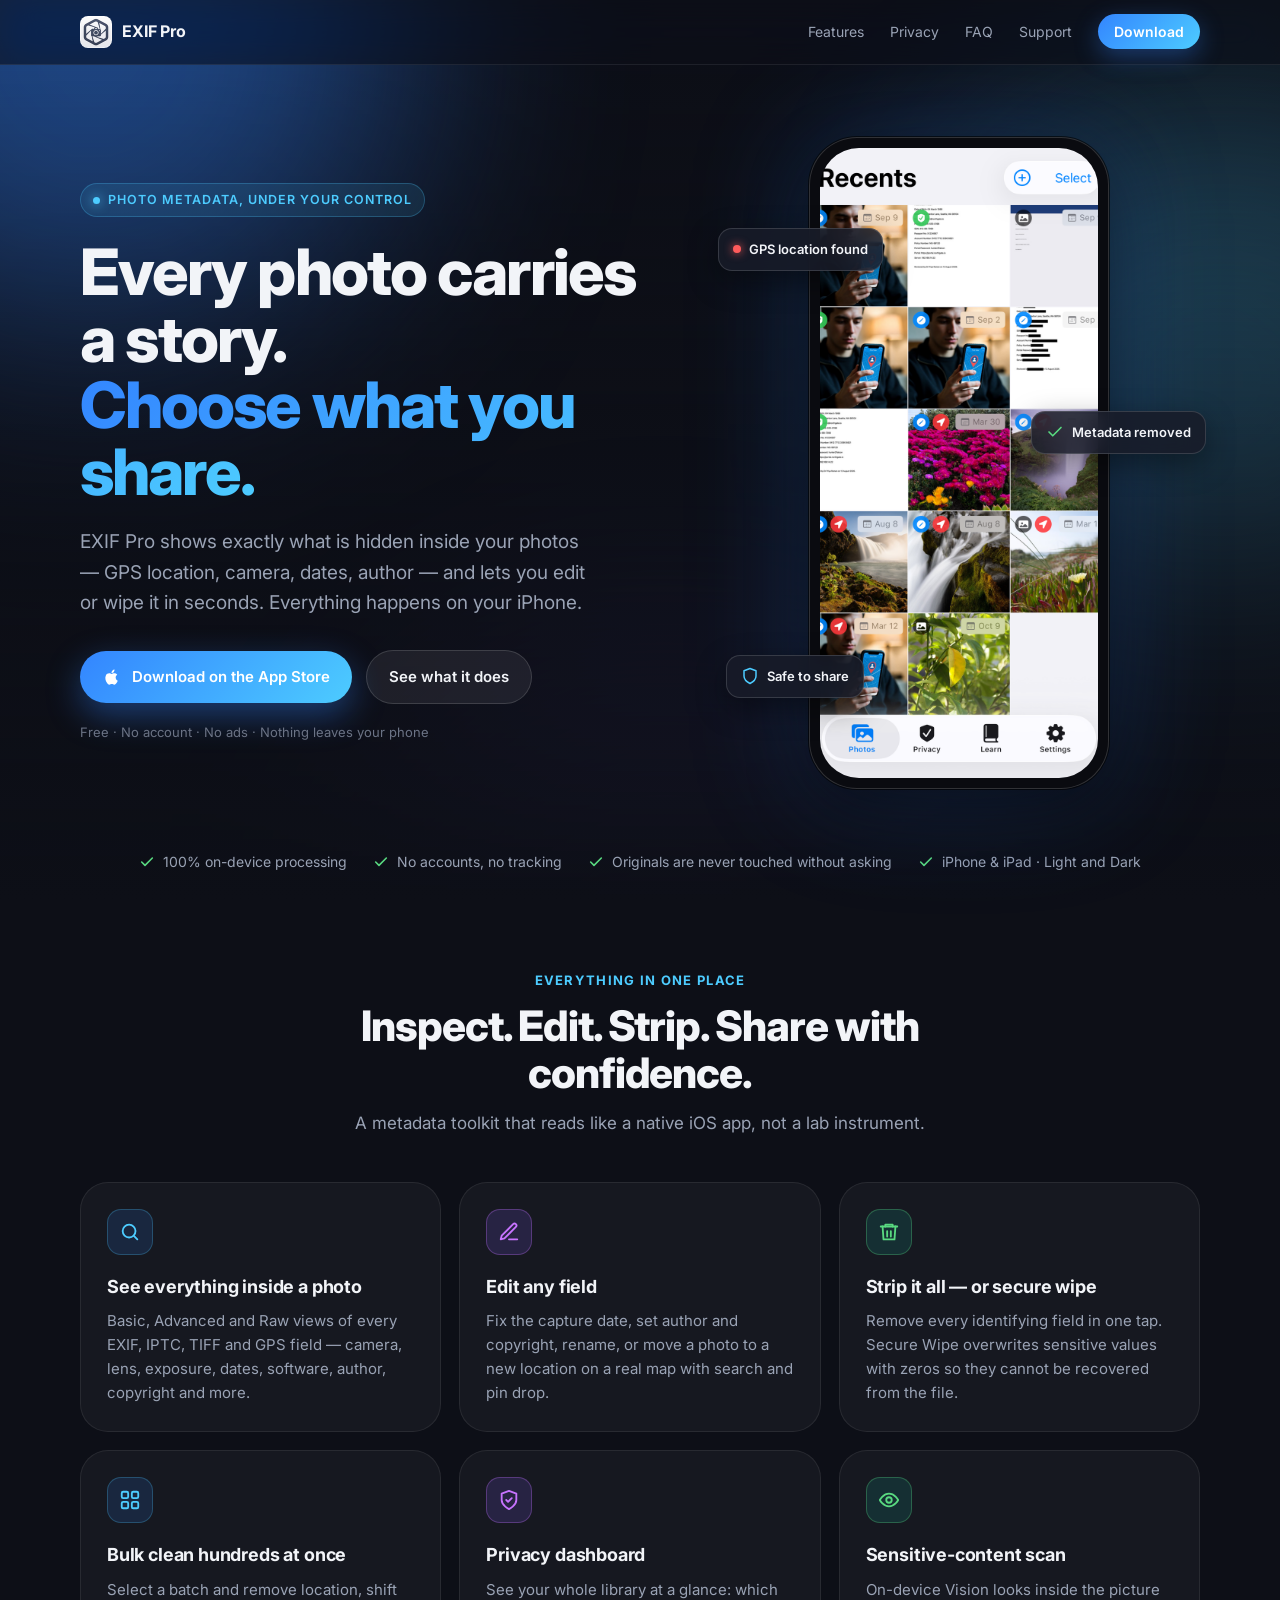
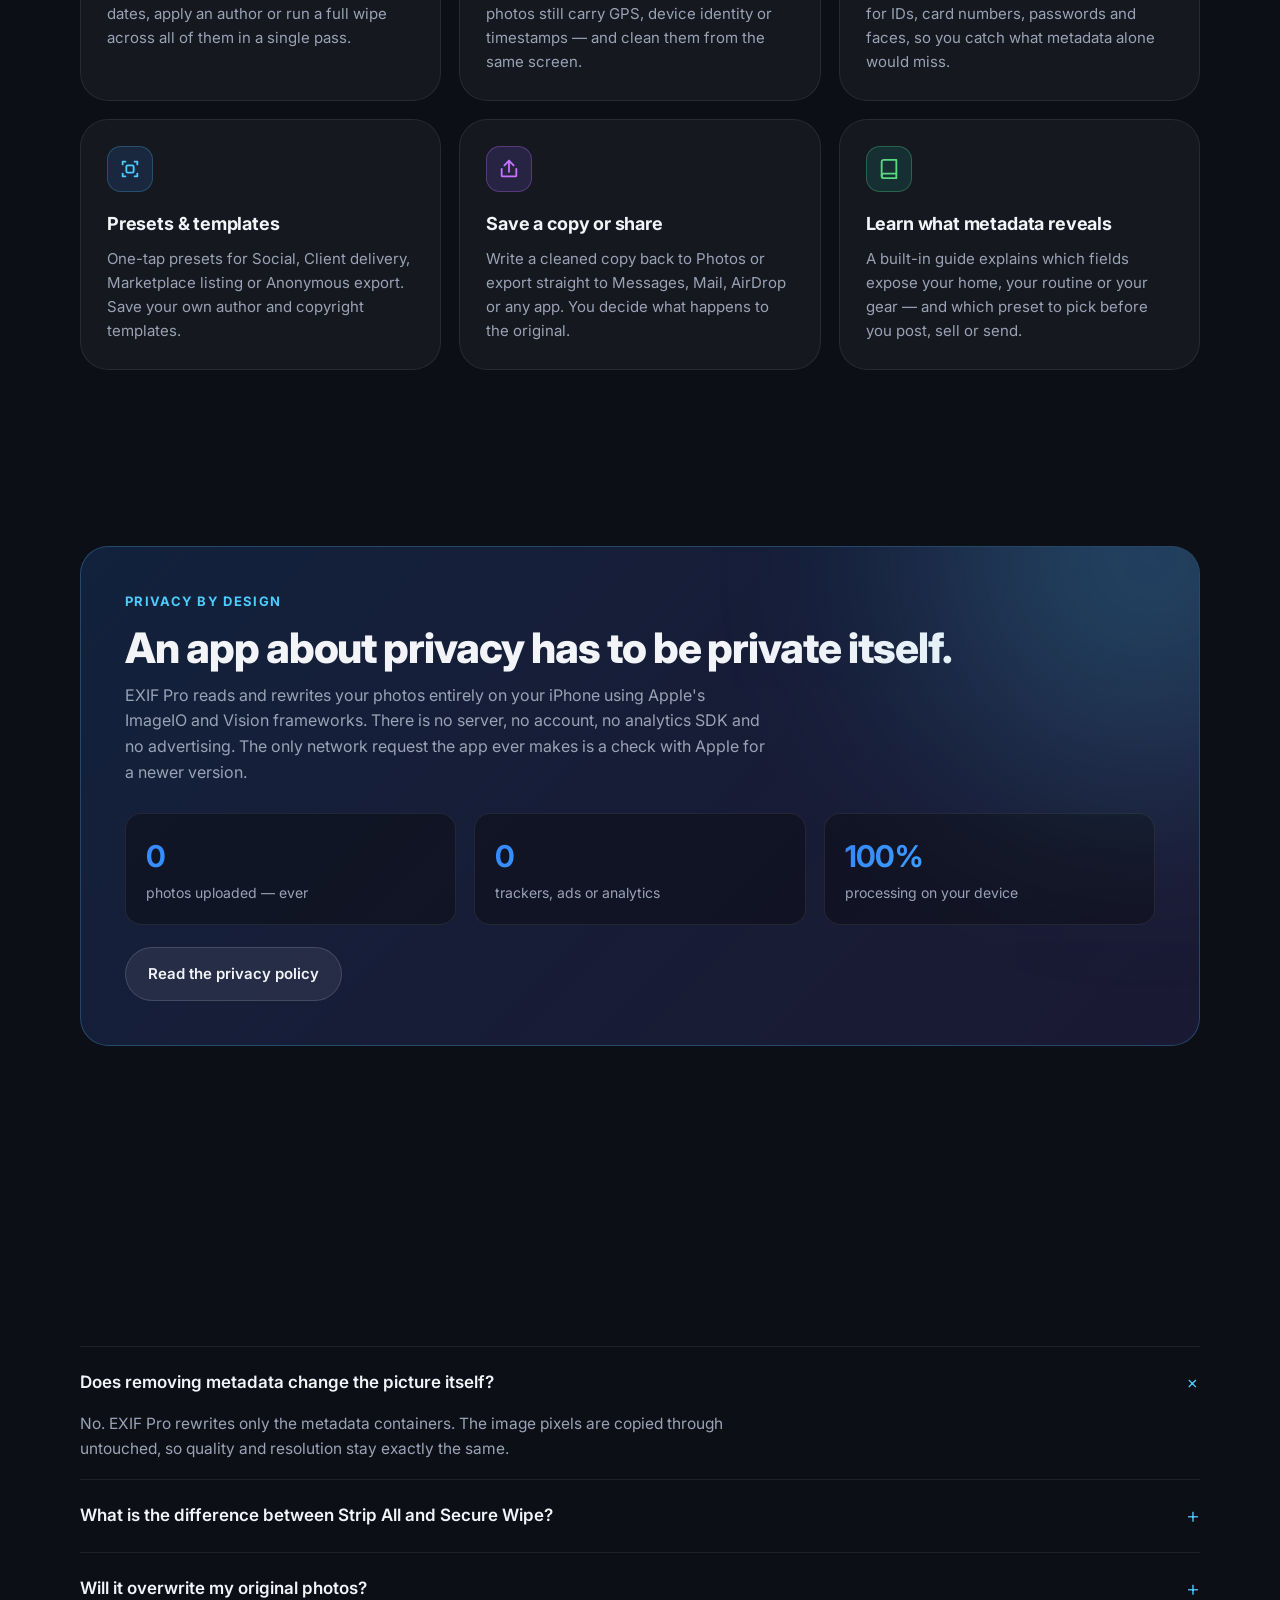
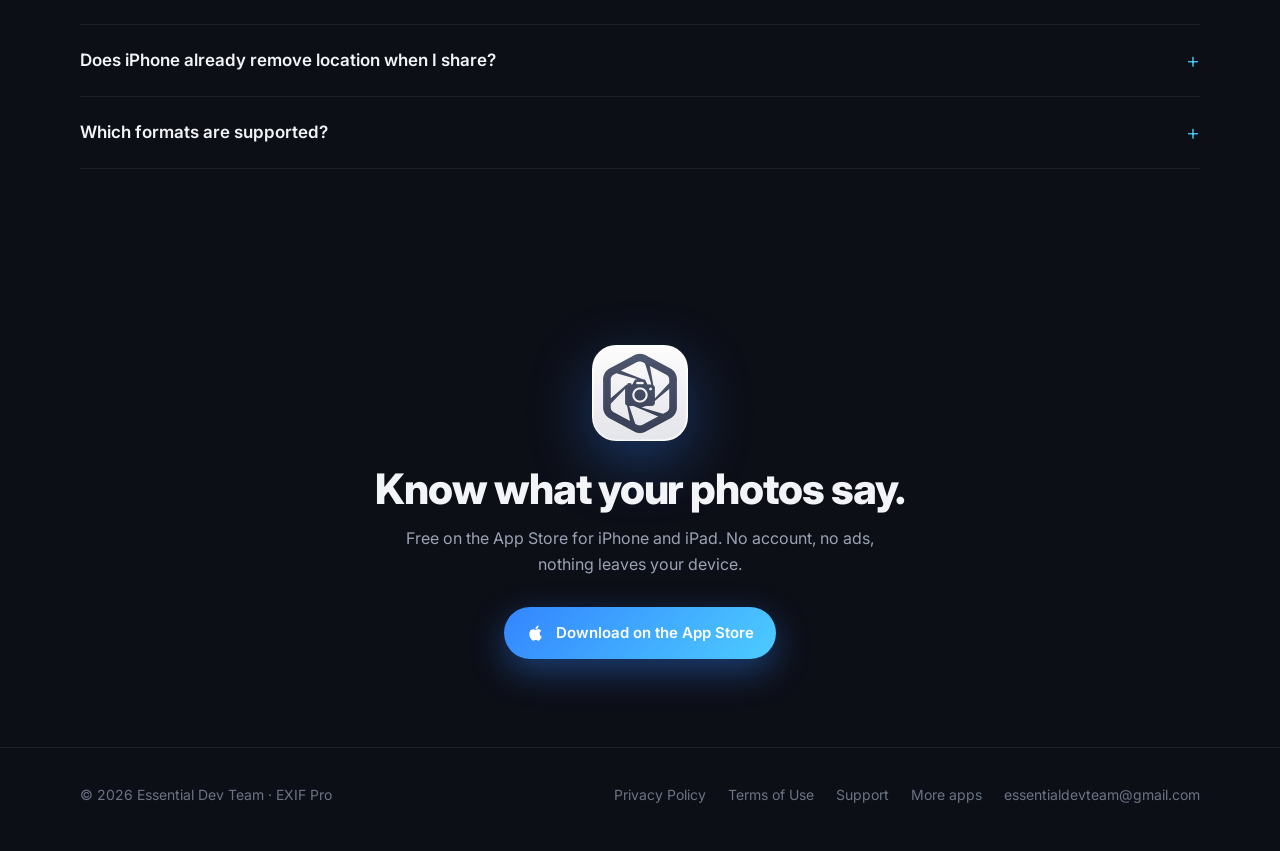
==== index.html @ 6c981240 "EXIF Pro website: landing, privacy policy, terms, support Co-Authored-By: Claude Fable 5.1 <noreply@" ====
<!DOCTYPE html>
<html lang="en">
<head>
  <meta charset="UTF-8" />
  <meta name="viewport" content="width=device-width, initial-scale=1.0" />
  <title>EXIF Pro — Photo Metadata Editor &amp; Privacy Cleaner for iPhone</title>
  <meta name="description" content="EXIF Pro lets you see, edit, and strip photo metadata on iPhone. Remove GPS location, camera details, dates and author info before you share. Bulk clean, secure wipe, and a privacy dashboard — all on your device." />
  <meta name="keywords" content="EXIF editor, remove EXIF, photo metadata, strip GPS from photos, remove location from photos iPhone, metadata cleaner, EXIF viewer" />
  <meta property="og:title" content="EXIF Pro — Photo Metadata Editor for iPhone" />
  <meta property="og:description" content="See, edit, and strip photo metadata before you share. Bulk clean, secure wipe, privacy dashboard. 100% on-device." />
  <meta property="og:type" content="website" />
  <meta property="og:url" content="https://snrgwa-bot.github.io/exifpro/" />
  <meta property="og:image" content="https://snrgwa-bot.github.io/exifpro/assets/og-image.png" />
  <meta name="twitter:card" content="summary_large_image" />
  <meta name="theme-color" content="#0d0f17" />
  <link rel="icon" type="image/png" href="assets/icon-64.png" />
  <link rel="apple-touch-icon" href="assets/icon-180.png" />
  <link rel="preconnect" href="https://fonts.googleapis.com" />
  <link rel="preconnect" href="https://fonts.gstatic.com" crossorigin />
  <link href="https://fonts.googleapis.com/css2?family=Inter:wght@400;500;600;700;800&display=swap" rel="stylesheet" />
  <link rel="stylesheet" href="style.css" />
  <script type="application/ld+json">
  {
    "@context": "https://schema.org",
    "@type": "SoftwareApplication",
    "name": "EXIF Pro",
    "operatingSystem": "iOS",
    "applicationCategory": "PhotoApplication",
    "description": "See, edit, and strip photo metadata on iPhone. Remove GPS, camera details, dates and author info before you share.",
    "offers": { "@type": "Offer", "price": "0", "priceCurrency": "USD" },
    "author": { "@type": "Organization", "name": "Essential Dev Team", "url": "https://essentialdevteam.com/" },
    "url": "https://apps.apple.com/app/id6774123180"
  }
  </script>
</head>
<body>
  <div class="aurora" aria-hidden="true"><span class="o1"></span><span class="o2"></span><span class="o3"></span></div>

  <header class="nav">
    <div class="container">
      <a class="brand" href="index.html"><img src="assets/icon-64.png" alt="" width="32" height="32" /> EXIF Pro</a>
      <button class="nav-toggle" id="navToggle" aria-label="Toggle menu" aria-expanded="false">☰</button>
      <ul class="nav-links" id="navLinks">
        <li><a href="#features">Features</a></li>
        <li><a href="#privacy">Privacy</a></li>
        <li><a href="#faq">FAQ</a></li>
        <li><a href="support.html">Support</a></li>
        <li><a class="cta" href="https://apps.apple.com/app/id6774123180">Download</a></li>
      </ul>
    </div>
  </header>

  <main>
    <!-- HERO -->
    <section class="hero">
      <div class="container">
        <div>
          <span class="eyebrow">Photo metadata, under your control</span>
          <h1>Every photo carries a story.<br /><span class="grad">Choose what you share.</span></h1>
          <p class="lead">EXIF Pro shows exactly what is hidden inside your photos — GPS location, camera, dates, author — and lets you edit or wipe it in seconds. Everything happens on your iPhone.</p>
          <div class="hero-actions">
            <a class="btn btn-primary" href="https://apps.apple.com/app/id6774123180">
              <svg viewBox="0 0 24 24" fill="currentColor" aria-hidden="true"><path d="M16.37 12.68c-.02-2.3 1.88-3.4 1.96-3.45-1.07-1.56-2.73-1.78-3.32-1.8-1.41-.14-2.76.83-3.48.83-.72 0-1.83-.81-3-.79-1.55.02-2.97.9-3.77 2.28-1.61 2.79-.41 6.92 1.16 9.18.77 1.11 1.68 2.35 2.87 2.31 1.15-.05 1.59-.75 2.98-.75s1.79.75 3.01.72c1.24-.02 2.03-1.13 2.79-2.24.88-1.29 1.24-2.53 1.26-2.6-.03-.01-2.42-.93-2.46-3.69zM14.1 5.94c.63-.77 1.06-1.84.94-2.9-.91.04-2.01.61-2.67 1.37-.58.68-1.1 1.77-.96 2.81 1.02.08 2.05-.52 2.69-1.28z"/></svg>
              Download on the App Store
            </a>
            <a class="btn btn-ghost" href="#features">See what it does</a>
          </div>
          <p class="hero-note">Free · No account · No ads · Nothing leaves your phone</p>
        </div>

        <div class="phone-wrap">
          <div class="chip c1"><span class="dot" style="background:#ff5b5b;box-shadow:0 0 10px #ff5b5b"></span> GPS location found</div>
          <div class="chip c2"><svg viewBox="0 0 24 24" fill="none" stroke="#59d980" stroke-width="2.2" stroke-linecap="round" stroke-linejoin="round"><path d="M20 6 9 17l-5-5"/></svg> Metadata removed</div>
          <div class="chip c3"><svg viewBox="0 0 24 24" fill="none" stroke="#4dccff" stroke-width="2" stroke-linecap="round" stroke-linejoin="round"><path d="M12 22s8-4 8-10V5l-8-3-8 3v7c0 6 8 10 8 10z"/></svg> Safe to share</div>
          <div class="phone"><div class="screen"><img src="assets/shots/library-light.png" alt="EXIF Pro photo library showing metadata badges on each photo" width="402" height="874" /></div></div>
        </div>
      </div>
    </section>

    <div class="trust container">
      <ul>
        <li><svg viewBox="0 0 24 24" fill="none" stroke="currentColor" stroke-width="2.4" stroke-linecap="round" stroke-linejoin="round"><path d="M20 6 9 17l-5-5"/></svg> 100% on-device processing</li>
        <li><svg viewBox="0 0 24 24" fill="none" stroke="currentColor" stroke-width="2.4" stroke-linecap="round" stroke-linejoin="round"><path d="M20 6 9 17l-5-5"/></svg> No accounts, no tracking</li>
        <li><svg viewBox="0 0 24 24" fill="none" stroke="currentColor" stroke-width="2.4" stroke-linecap="round" stroke-linejoin="round"><path d="M20 6 9 17l-5-5"/></svg> Originals are never touched without asking</li>
        <li><svg viewBox="0 0 24 24" fill="none" stroke="currentColor" stroke-width="2.4" stroke-linecap="round" stroke-linejoin="round"><path d="M20 6 9 17l-5-5"/></svg> iPhone &amp; iPad · Light and Dark</li>
      </ul>
    </div>

    <!-- FEATURES -->
    <section id="features">
      <div class="container">
        <div class="section-head center reveal">
          <div class="kicker">Everything in one place</div>
          <h2>Inspect. Edit. Strip. Share with confidence.</h2>
          <p>A metadata toolkit that reads like a native iOS app, not a lab instrument.</p>
        </div>
        <div class="grid">
          <div class="card reveal">
            <div class="icon"><svg viewBox="0 0 24 24" fill="none" stroke="currentColor" stroke-width="2" stroke-linecap="round" stroke-linejoin="round"><circle cx="11" cy="11" r="7"/><path d="m20 20-3.5-3.5"/></svg></div>
            <h3>See everything inside a photo</h3>
            <p>Basic, Advanced and Raw views of every EXIF, IPTC, TIFF and GPS field — camera, lens, exposure, dates, software, author, copyright and more.</p>
          </div>
          <div class="card violet reveal" data-delay="1">
            <div class="icon"><svg viewBox="0 0 24 24" fill="none" stroke="currentColor" stroke-width="2" stroke-linecap="round" stroke-linejoin="round"><path d="M12 20h9"/><path d="M16.5 3.5a2.1 2.1 0 0 1 3 3L7 19l-4 1 1-4Z"/></svg></div>
            <h3>Edit any field</h3>
            <p>Fix the capture date, set author and copyright, rename, or move a photo to a new location on a real map with search and pin drop.</p>
          </div>
          <div class="card teal reveal" data-delay="2">
            <div class="icon"><svg viewBox="0 0 24 24" fill="none" stroke="currentColor" stroke-width="2" stroke-linecap="round" stroke-linejoin="round"><path d="M3 6h18"/><path d="M8 6V4h8v2"/><path d="M19 6l-1 14H6L5 6"/><path d="M10 11v6M14 11v6"/></svg></div>
            <h3>Strip it all — or secure wipe</h3>
            <p>Remove every identifying field in one tap. Secure Wipe overwrites sensitive values with zeros so they cannot be recovered from the file.</p>
          </div>
          <div class="card reveal">
            <div class="icon"><svg viewBox="0 0 24 24" fill="none" stroke="currentColor" stroke-width="2" stroke-linecap="round" stroke-linejoin="round"><rect x="3" y="3" width="7" height="7" rx="1.5"/><rect x="14" y="3" width="7" height="7" rx="1.5"/><rect x="3" y="14" width="7" height="7" rx="1.5"/><rect x="14" y="14" width="7" height="7" rx="1.5"/></svg></div>
            <h3>Bulk clean hundreds at once</h3>
            <p>Select a batch and remove location, shift dates, apply an author or run a full wipe across all of them in a single pass.</p>
          </div>
          <div class="card violet reveal" data-delay="1">
            <div class="icon"><svg viewBox="0 0 24 24" fill="none" stroke="currentColor" stroke-width="2" stroke-linecap="round" stroke-linejoin="round"><path d="M12 22s8-4 8-10V5l-8-3-8 3v7c0 6 8 10 8 10z"/><path d="m9 12 2 2 4-4"/></svg></div>
            <h3>Privacy dashboard</h3>
            <p>See your whole library at a glance: which photos still carry GPS, device identity or timestamps — and clean them from the same screen.</p>
          </div>
          <div class="card teal reveal" data-delay="2">
            <div class="icon"><svg viewBox="0 0 24 24" fill="none" stroke="currentColor" stroke-width="2" stroke-linecap="round" stroke-linejoin="round"><path d="M2 12s3.5-7 10-7 10 7 10 7-3.5 7-10 7S2 12 2 12z"/><circle cx="12" cy="12" r="3"/></svg></div>
            <h3>Sensitive-content scan</h3>
            <p>On-device Vision looks inside the picture for IDs, card numbers, passwords and faces, so you catch what metadata alone would miss.</p>
          </div>
          <div class="card reveal">
            <div class="icon"><svg viewBox="0 0 24 24" fill="none" stroke="currentColor" stroke-width="2" stroke-linecap="round" stroke-linejoin="round"><path d="M4 7V4h3M17 4h3v3M20 17v3h-3M7 20H4v-3"/><rect x="8" y="8" width="8" height="8" rx="1.5"/></svg></div>
            <h3>Presets &amp; templates</h3>
            <p>One-tap presets for Social, Client delivery, Marketplace listing or Anonymous export. Save your own author and copyright templates.</p>
          </div>
          <div class="card violet reveal" data-delay="1">
            <div class="icon"><svg viewBox="0 0 24 24" fill="none" stroke="currentColor" stroke-width="2" stroke-linecap="round" stroke-linejoin="round"><path d="M4 12v7a1 1 0 0 0 1 1h14a1 1 0 0 0 1-1v-7"/><path d="M12 3v12"/><path d="m7 8 5-5 5 5"/></svg></div>
            <h3>Save a copy or share</h3>
            <p>Write a cleaned copy back to Photos or export straight to Messages, Mail, AirDrop or any app. You decide what happens to the original.</p>
          </div>
          <div class="card teal reveal" data-delay="2">
            <div class="icon"><svg viewBox="0 0 24 24" fill="none" stroke="currentColor" stroke-width="2" stroke-linecap="round" stroke-linejoin="round"><path d="M4 19.5A2.5 2.5 0 0 1 6.5 17H20"/><path d="M6.5 2H20v20H6.5A2.5 2.5 0 0 1 4 19.5v-15A2.5 2.5 0 0 1 6.5 2z"/></svg></div>
            <h3>Learn what metadata reveals</h3>
            <p>A built-in guide explains which fields expose your home, your routine or your gear — and which preset to pick before you post, sell or send.</p>
          </div>
        </div>
      </div>
    </section>


    <!-- PRIVACY -->
    <section id="privacy">
      <div class="container">
        <div class="callout reveal">
          <div class="kicker">Privacy by design</div>
          <h2>An app about privacy has to be private itself.</h2>
          <p style="color:var(--muted);margin-top:12px;max-width:640px">EXIF Pro reads and rewrites your photos entirely on your iPhone using Apple's ImageIO and Vision frameworks. There is no server, no account, no analytics SDK and no advertising. The only network request the app ever makes is a check with Apple for a newer version.</p>
          <div class="grid">
            <div class="stat"><b>0</b><span>photos uploaded — ever</span></div>
            <div class="stat"><b>0</b><span>trackers, ads or analytics</span></div>
            <div class="stat"><b>100%</b><span>processing on your device</span></div>
          </div>
          <p style="margin-top:22px"><a class="btn btn-ghost" href="privacy.html">Read the privacy policy</a></p>
        </div>
      </div>
    </section>

    <!-- FAQ -->
    <section id="faq">
      <div class="container">
        <div class="section-head reveal">
          <div class="kicker">FAQ</div>
          <h2>Good questions.</h2>
        </div>
        <div class="faq reveal">
          <details open>
            <summary>Does removing metadata change the picture itself?</summary>
            <p>No. EXIF Pro rewrites only the metadata containers. The image pixels are copied through untouched, so quality and resolution stay exactly the same.</p>
          </details>
          <details>
            <summary>What is the difference between Strip All and Secure Wipe?</summary>
            <p>Strip All removes the metadata blocks from the file. Secure Wipe first overwrites sensitive values (location, identity, dates) with zeros and then removes them, for cases where you want no trace of the original values.</p>
          </details>
          <details>
            <summary>Will it overwrite my original photos?</summary>
            <p>Not unless you ask. Save Copy writes a new photo to your library, and the app asks whether to keep or delete the original. You can set a default in Settings.</p>
          </details>
          <details>
            <summary>Does iPhone already remove location when I share?</summary>
            <p>Sometimes. Messages and some share targets strip GPS, but many apps, cloud drives, email attachments and marketplace uploads keep the full metadata. EXIF Pro lets you see and decide, instead of guessing.</p>
          </details>
          <details>
            <summary>Which formats are supported?</summary>
            <p>JPEG, HEIC and PNG photos from your library or imported files. RAW and video files can be inspected, and metadata editing support depends on the container.</p>
          </details>
        </div>
      </div>
    </section>

    <!-- DOWNLOAD -->
    <section class="download" id="download">
      <div class="container reveal">
        <img class="icon-big" src="assets/icon-192.png" alt="EXIF Pro app icon" width="96" height="96" loading="lazy" />
        <h2>Know what your photos say.</h2>
        <p>Free on the App Store for iPhone and iPad. No account, no ads, nothing leaves your device.</p>
        <a class="btn btn-primary" href="https://apps.apple.com/app/id6774123180">
          <svg viewBox="0 0 24 24" fill="currentColor" aria-hidden="true"><path d="M16.37 12.68c-.02-2.3 1.88-3.4 1.96-3.45-1.07-1.56-2.73-1.78-3.32-1.8-1.41-.14-2.76.83-3.48.83-.72 0-1.83-.81-3-.79-1.55.02-2.97.9-3.77 2.28-1.61 2.79-.41 6.92 1.16 9.18.77 1.11 1.68 2.35 2.87 2.31 1.15-.05 1.59-.75 2.98-.75s1.79.75 3.01.72c1.24-.02 2.03-1.13 2.79-2.24.88-1.29 1.24-2.53 1.26-2.6-.03-.01-2.42-.93-2.46-3.69zM14.1 5.94c.63-.77 1.06-1.84.94-2.9-.91.04-2.01.61-2.67 1.37-.58.68-1.1 1.77-.96 2.81 1.02.08 2.05-.52 2.69-1.28z"/></svg>
          Download on the App Store
        </a>
      </div>
    </section>
  </main>

  <footer>
    <div class="container">
      <div>© <span id="year"></span> Essential Dev Team · EXIF Pro</div>
      <nav>
        <a href="privacy.html">Privacy Policy</a>
        <a href="terms.html">Terms of Use</a>
        <a href="support.html">Support</a>
        <a href="https://apps.apple.com/us/developer/dumitru-bumbu/id1868107712">More apps</a>
        <a href="mailto:essentialdevteam@gmail.com">essentialdevteam@gmail.com</a>
      </nav>
    </div>
  </footer>

  <script>
    document.getElementById('year').textContent = new Date().getFullYear();

    // Mobile nav
    const toggle = document.getElementById('navToggle'), links = document.getElementById('navLinks');
    toggle.addEventListener('click', () => {
      const open = links.classList.toggle('open');
      toggle.setAttribute('aria-expanded', open);
    });
    links.querySelectorAll('a').forEach(a => a.addEventListener('click', () => links.classList.remove('open')));

    // Reveal on scroll
    const io = new IntersectionObserver((entries) => {
      entries.forEach(e => { if (e.isIntersecting) { e.target.classList.add('in'); io.unobserve(e.target); } });
    }, { threshold: 0.12 });
    document.querySelectorAll('.reveal').forEach(el => io.observe(el));

    // Card hover glow follows the pointer
    document.querySelectorAll('.card').forEach(card => {
      card.addEventListener('pointermove', (e) => {
        const r = card.getBoundingClientRect();
        card.style.setProperty('--mx', ((e.clientX - r.left) / r.width * 100) + '%');
        card.style.setProperty('--my', ((e.clientY - r.top) / r.height * 100) + '%');
      });
    });

  </script>
</body>
</html>
---- style.css ----
/* EXIF Pro — site styles (Dark Aurora Glow, matches the app's onboarding) */
*, *::before, *::after { box-sizing: border-box; margin: 0; padding: 0; }

:root {
  --ink:        #0d0f17;
  --ink-2:      #12151f;
  --ink-3:      #181c28;
  --line:       rgba(255,255,255,.08);
  --line-2:     rgba(255,255,255,.14);
  --text:       #f2f4f8;
  --muted:      #9aa3b5;
  --faint:      #6b7385;
  --blue:       #3385ff;
  --cyan:       #4dccff;
  --violet:     #8061ff;
  --orchid:     #c773ff;
  --teal:       #1abda8;
  --green:      #59d980;
  --accent:     linear-gradient(135deg, var(--blue), var(--cyan));
  --radius:     16px;
  --radius-lg:  28px;
  --shadow:     0 20px 60px rgba(0,0,0,.45);
  --max:        1120px;
  --ease:       cubic-bezier(.2,.7,.2,1);
}

html { scroll-behavior: smooth; -webkit-text-size-adjust: 100%; }
body {
  font-family: 'Inter', -apple-system, BlinkMacSystemFont, 'SF Pro Text', system-ui, sans-serif;
  background: var(--ink);
  color: var(--text);
  line-height: 1.6;
  -webkit-font-smoothing: antialiased;
  overflow-x: hidden;
}
a { color: inherit; text-decoration: none; }
img, video { max-width: 100%; display: block; }
.container { width: min(var(--max), 100% - 40px); margin-inline: auto; }
.sr-only { position: absolute; width: 1px; height: 1px; overflow: hidden; clip: rect(0 0 0 0); }

/* ─── Aurora background ───────────────────────────────────────────── */
.aurora {
  position: fixed; inset: 0; z-index: -1; overflow: hidden; background: var(--ink);
}
.aurora span {
  position: absolute; border-radius: 50%; filter: blur(120px); opacity: .5;
  will-change: transform;
  animation: drift 26s var(--ease) infinite alternate;
}
.aurora .o1 { width: 620px; height: 620px; background: var(--blue);   left: -220px; top: -260px; }
.aurora .o2 { width: 520px; height: 520px; background: var(--cyan);   right: -200px; top: 120px; opacity: .38; animation-duration: 31s; animation-delay: -8s; }
.aurora .o3 { width: 560px; height: 560px; background: var(--violet); left: 30%; bottom: -320px; opacity: .3; animation-duration: 37s; animation-delay: -15s; }
.aurora::after {
  content: ""; position: absolute; inset: 0;
  background: linear-gradient(180deg, transparent 0%, rgba(13,15,23,.75) 70%, var(--ink) 100%);
}
@keyframes drift {
  0%   { transform: translate(0,0) scale(1); }
  50%  { transform: translate(60px,-40px) scale(1.06); }
  100% { transform: translate(-40px,50px) scale(.96); }
}

/* ─── Nav ─────────────────────────────────────────────────────────── */
.nav {
  position: sticky; top: 0; z-index: 50;
  backdrop-filter: saturate(160%) blur(18px); -webkit-backdrop-filter: saturate(160%) blur(18px);
  background: rgba(13,15,23,.62); border-bottom: 1px solid var(--line);
}
.nav .container { display: flex; align-items: center; justify-content: space-between; height: 64px; }
.brand { display: flex; align-items: center; gap: 10px; font-weight: 700; letter-spacing: -.01em; }
.brand img { width: 32px; height: 32px; border-radius: 8px; }
.nav-links { display: flex; align-items: center; gap: 26px; list-style: none; }
.nav-links a { font-size: 14px; color: var(--muted); transition: color .2s; }
.nav-links a:hover, .nav-links a.active { color: var(--text); }
.nav-links .cta {
  color: #fff; background: var(--accent); padding: 9px 16px; border-radius: 999px; font-weight: 600;
  box-shadow: 0 8px 24px rgba(51,133,255,.35);
}
.nav-toggle { display: none; background: none; border: 0; color: var(--text); font-size: 26px; cursor: pointer; }
@media (max-width: 760px) {
  .nav-toggle { display: block; }
  .nav-links {
    position: absolute; top: 64px; left: 0; right: 0; flex-direction: column; align-items: stretch; gap: 0;
    background: rgba(13,15,23,.96); border-bottom: 1px solid var(--line); display: none;
  }
  .nav-links.open { display: flex; }
  .nav-links li a { display: block; padding: 16px 20px; }
  .nav-links .cta { border-radius: 0; box-shadow: none; }
}

/* ─── Buttons ─────────────────────────────────────────────────────── */
.btn {
  display: inline-flex; align-items: center; gap: 10px; padding: 14px 22px; border-radius: 999px;
  font-weight: 600; font-size: 15px; transition: transform .2s var(--ease), box-shadow .2s;
}
.btn:active { transform: scale(.97); }
.btn-primary { color: #fff; background: var(--accent); box-shadow: 0 12px 34px rgba(51,133,255,.4); }
.btn-primary:hover { box-shadow: 0 16px 44px rgba(77,204,255,.5); transform: translateY(-1px); }
.btn-ghost { color: var(--text); background: rgba(255,255,255,.07); border: 1px solid var(--line-2); }
.btn-ghost:hover { background: rgba(255,255,255,.11); }
.btn svg { width: 20px; height: 20px; }

/* ─── Hero ────────────────────────────────────────────────────────── */
.hero { padding: 72px 0 40px; }
.hero .container { display: grid; grid-template-columns: 1.1fr .9fr; gap: 48px; align-items: center; }
.eyebrow {
  display: inline-flex; align-items: center; gap: 8px; font-size: 12.5px; font-weight: 600; letter-spacing: .08em;
  text-transform: uppercase; color: var(--cyan); background: rgba(77,204,255,.1); border: 1px solid rgba(77,204,255,.25);
  padding: 6px 12px; border-radius: 999px; margin-bottom: 22px;
}
.eyebrow::before { content: ""; width: 7px; height: 7px; border-radius: 50%; background: var(--cyan); box-shadow: 0 0 12px var(--cyan); }
h1 { font-size: clamp(38px, 5.6vw, 64px); line-height: 1.04; letter-spacing: -.03em; font-weight: 800; }
h1 .grad { background: var(--accent); -webkit-background-clip: text; background-clip: text; color: transparent; }
.lead { font-size: 19px; color: var(--muted); margin: 22px 0 32px; max-width: 520px; }
.hero-actions { display: flex; gap: 14px; flex-wrap: wrap; align-items: center; }
.hero-note { margin-top: 18px; font-size: 13px; color: var(--faint); }

.phone-wrap { position: relative; display: flex; justify-content: center; }
.phone {
  width: 300px; aspect-ratio: 402 / 874; border-radius: 48px; padding: 10px;
  background: #0a0b10; border: 1px solid rgba(255,255,255,.16);
  box-shadow: var(--shadow), 0 0 0 1px rgba(0,0,0,.6), 0 0 120px rgba(51,133,255,.28);
  position: relative; z-index: 2;
  animation: float 7s ease-in-out infinite;
}
.phone .screen { width: 100%; height: 100%; border-radius: 39px; overflow: hidden; background: #000; }
.phone .screen img, .phone .screen video { width: 100%; height: 100%; object-fit: cover; }
@keyframes float { 0%,100% { transform: translateY(0) } 50% { transform: translateY(-12px) } }

.chip {
  position: absolute; z-index: 3; display: flex; align-items: center; gap: 8px;
  padding: 10px 14px; border-radius: 14px; font-size: 13px; font-weight: 600;
  background: rgba(24,28,40,.85); border: 1px solid var(--line-2);
  backdrop-filter: blur(12px); -webkit-backdrop-filter: blur(12px);
  box-shadow: 0 10px 30px rgba(0,0,0,.4);
  animation: chip-in .9s var(--ease) both, float 6s ease-in-out infinite;
}
.chip svg { width: 18px; height: 18px; }
.chip.c1 { left: 0; top: 14%;  animation-delay: .3s, .5s; }
.chip.c2 { right: -6px; top: 42%; animation-delay: .55s, 1.6s; }
.chip.c3 { left: 8px; bottom: 14%; animation-delay: .8s, 2.4s; }
.chip .dot { width: 8px; height: 8px; border-radius: 50%; }
@keyframes chip-in { from { opacity: 0; transform: translateY(14px) scale(.96) } to { opacity: 1; transform: none } }
@media (max-width: 880px) {
  .hero .container { grid-template-columns: 1fr; text-align: center; }
  .lead { margin-inline: auto; }
  .hero-actions { justify-content: center; }
  .chip.c1 { left: 4%; } .chip.c2 { right: 4%; } .chip.c3 { left: 6%; }
  .phone { width: 260px; }
}

/* ─── Trust strip ─────────────────────────────────────────────────── */
.trust { padding: 22px 0 8px; }
.trust ul { list-style: none; display: flex; flex-wrap: wrap; justify-content: center; gap: 10px 26px; color: var(--muted); font-size: 14px; }
.trust li { display: flex; align-items: center; gap: 8px; }
.trust svg { width: 16px; height: 16px; color: var(--green); }

/* ─── Sections ────────────────────────────────────────────────────── */
section { padding: 88px 0; }
.section-head { max-width: 640px; margin-bottom: 44px; }
.section-head.center { text-align: center; margin-inline: auto; }
.kicker { font-size: 13px; font-weight: 700; letter-spacing: .1em; text-transform: uppercase; color: var(--cyan); margin-bottom: 12px; }
h2 { font-size: clamp(28px, 3.8vw, 42px); letter-spacing: -.025em; line-height: 1.12; font-weight: 800; }
.section-head p { color: var(--muted); font-size: 17px; margin-top: 14px; }

.grid { display: grid; gap: 18px; grid-template-columns: repeat(3, 1fr); }
@media (max-width: 900px) { .grid { grid-template-columns: repeat(2, 1fr); } }
@media (max-width: 560px) { .grid { grid-template-columns: 1fr; } }

.card {
  background: rgba(255,255,255,.04); border: 1px solid var(--line); border-radius: var(--radius-lg);
  padding: 26px; transition: transform .35s var(--ease), border-color .3s, background .3s;
  position: relative; overflow: hidden;
}
.card::before {
  content: ""; position: absolute; inset: -1px; border-radius: inherit; pointer-events: none; opacity: 0;
  background: radial-gradient(360px 200px at var(--mx, 50%) var(--my, 0%), rgba(77,204,255,.16), transparent 70%);
  transition: opacity .3s;
}
.card:hover { transform: translateY(-4px); border-color: var(--line-2); background: rgba(255,255,255,.06); }
.card:hover::before { opacity: 1; }
.card .icon {
  width: 46px; height: 46px; border-radius: 14px; display: grid; place-items: center; margin-bottom: 18px;
  background: rgba(51,133,255,.14); color: var(--cyan); border: 1px solid rgba(77,204,255,.25);
}
.card .icon svg { width: 22px; height: 22px; }
.card.violet .icon { background: rgba(128,97,255,.16); color: var(--orchid); border-color: rgba(199,115,255,.3); }
.card.teal .icon   { background: rgba(26,189,168,.14); color: var(--green);  border-color: rgba(89,217,128,.3); }
.card h3 { font-size: 18px; margin-bottom: 8px; letter-spacing: -.01em; }
.card p { color: var(--muted); font-size: 15px; }

/* ─── Showcase (text + phone) ─────────────────────────────────────── */
.showcase .container { display: grid; grid-template-columns: 1fr 1fr; gap: 56px; align-items: center; }
.showcase.flip .container > :first-child { order: 2; }
.showcase ul { list-style: none; margin-top: 22px; display: grid; gap: 12px; }
.showcase li { display: flex; gap: 12px; color: var(--muted); font-size: 15.5px; }
.showcase li svg { flex: none; width: 20px; height: 20px; color: var(--cyan); margin-top: 2px; }
.showcase li b { color: var(--text); font-weight: 600; }
.showcase .phone { width: 280px; animation: none; margin-inline: auto; }
@media (max-width: 860px) {
  .showcase .container { grid-template-columns: 1fr; gap: 36px; }
  .showcase.flip .container > :first-child { order: 0; }
}

/* ─── Gallery ─────────────────────────────────────────────────────── */
.toggle {
  display: inline-flex; padding: 4px; border-radius: 999px; background: rgba(255,255,255,.06); border: 1px solid var(--line);
  margin: 0 auto 30px; position: relative;
}
.toggle button {
  background: none; border: 0; color: var(--muted); font: inherit; font-weight: 600; font-size: 14px;
  padding: 9px 18px; border-radius: 999px; cursor: pointer; transition: color .2s, background .2s;
}
.toggle button[aria-pressed="true"] { color: var(--text); background: rgba(255,255,255,.12); }
.gallery {
  display: flex; gap: 22px; overflow-x: auto; scroll-snap-type: x mandatory; padding: 10px 6px 26px;
  scrollbar-width: none;
}
.gallery::-webkit-scrollbar { display: none; }
.gallery figure { flex: none; width: 230px; scroll-snap-align: center; text-align: center; }
.gallery .shot {
  border-radius: 34px; padding: 7px; background: #0a0b10; border: 1px solid rgba(255,255,255,.14);
  box-shadow: 0 18px 44px rgba(0,0,0,.45); overflow: hidden;
}
.gallery .shot img { border-radius: 28px; aspect-ratio: 402 / 874; object-fit: cover; }
.gallery figcaption { margin-top: 14px; font-size: 14px; color: var(--muted); font-weight: 500; }
.gallery img[data-theme] { transition: opacity .25s; }

/* ─── Privacy callout ─────────────────────────────────────────────── */
.callout {
  border-radius: var(--radius-lg); padding: 44px; position: relative; overflow: hidden;
  background: linear-gradient(135deg, rgba(51,133,255,.16), rgba(128,97,255,.12));
  border: 1px solid rgba(77,204,255,.25);
}
.callout::after {
  content: ""; position: absolute; width: 420px; height: 420px; right: -160px; top: -200px; border-radius: 50%;
  background: var(--cyan); filter: blur(120px); opacity: .25; pointer-events: none;
}
.callout .grid { margin-top: 28px; }
.stat { padding: 18px 20px; border-radius: var(--radius); background: rgba(13,15,23,.55); border: 1px solid var(--line); }
.stat b { display: block; font-size: 30px; letter-spacing: -.02em; background: var(--accent); -webkit-background-clip: text; background-clip: text; color: transparent; }
.stat span { color: var(--muted); font-size: 14px; }

/* ─── FAQ ─────────────────────────────────────────────────────────── */
.faq details {
  border-top: 1px solid var(--line); padding: 18px 0;
}
.faq details:last-child { border-bottom: 1px solid var(--line); }
.faq summary { cursor: pointer; font-weight: 600; font-size: 17px; list-style: none; display: flex; justify-content: space-between; align-items: center; gap: 16px; }
.faq summary::-webkit-details-marker { display: none; }
.faq summary::after { content: "+"; color: var(--cyan); font-size: 22px; font-weight: 300; transition: transform .25s; }
.faq details[open] summary::after { transform: rotate(45deg); }
.faq p { color: var(--muted); margin-top: 12px; font-size: 15.5px; max-width: 720px; }

/* ─── Download CTA ────────────────────────────────────────────────── */
.download { text-align: center; }
.download .icon-big { width: 96px; height: 96px; border-radius: 24px; margin: 0 auto 24px; box-shadow: 0 20px 60px rgba(51,133,255,.35); }
.download p { color: var(--muted); max-width: 520px; margin: 14px auto 30px; }

/* ─── Footer ──────────────────────────────────────────────────────── */
footer { border-top: 1px solid var(--line); padding: 36px 0 44px; color: var(--faint); font-size: 14px; }
footer .container { display: flex; flex-wrap: wrap; gap: 16px 28px; align-items: center; justify-content: space-between; }
footer nav { display: flex; gap: 22px; flex-wrap: wrap; }
footer a:hover { color: var(--text); }

/* ─── Legal pages ─────────────────────────────────────────────────── */
.page { padding: 64px 0 96px; }
.page .container { max-width: 780px; }
.page h1 { font-size: clamp(32px, 4.6vw, 48px); }
.page .meta { color: var(--faint); font-size: 14px; margin: 10px 0 40px; }
.page h2 { font-size: 22px; margin: 42px 0 12px; }
.page h3 { font-size: 17px; margin: 24px 0 8px; }
.page p, .page li { color: var(--muted); font-size: 16px; }
.page ul { padding-left: 22px; margin: 10px 0; display: grid; gap: 6px; }
.page a:not(.btn) { color: var(--cyan); }
.page a:not(.btn):hover { text-decoration: underline; }
.page .box { margin-top: 20px; padding: 22px; border-radius: var(--radius); background: rgba(255,255,255,.04); border: 1px solid var(--line); }
.page table { width: 100%; border-collapse: collapse; margin: 14px 0 6px; font-size: 15px; }
.page th, .page td { text-align: left; padding: 12px 10px; border-bottom: 1px solid var(--line); color: var(--muted); vertical-align: top; }
.page th { color: var(--text); font-weight: 600; }
.page .table-wrap { overflow-x: auto; }

/* ─── Support cards ───────────────────────────────────────────────── */
.support-grid { display: grid; grid-template-columns: repeat(3, 1fr); gap: 16px; margin: 30px 0 10px; }
.support-grid a.card { display: block; }
.support-grid .card h3 { font-size: 16px; }
@media (max-width: 720px) { .support-grid { grid-template-columns: 1fr; } }

/* ─── Reveal on scroll ────────────────────────────────────────────── */
.reveal { opacity: 0; transform: translateY(22px); transition: opacity .7s var(--ease), transform .7s var(--ease); }
.reveal.in { opacity: 1; transform: none; }
.reveal[data-delay="1"] { transition-delay: .08s; }
.reveal[data-delay="2"] { transition-delay: .16s; }
.reveal[data-delay="3"] { transition-delay: .24s; }

@media (prefers-reduced-motion: reduce) {
  *, *::before, *::after { animation-duration: .001ms !important; animation-iteration-count: 1 !important; transition-duration: .001ms !important; }
  .reveal { opacity: 1; transform: none; }
  .aurora span { animation: none; }
}
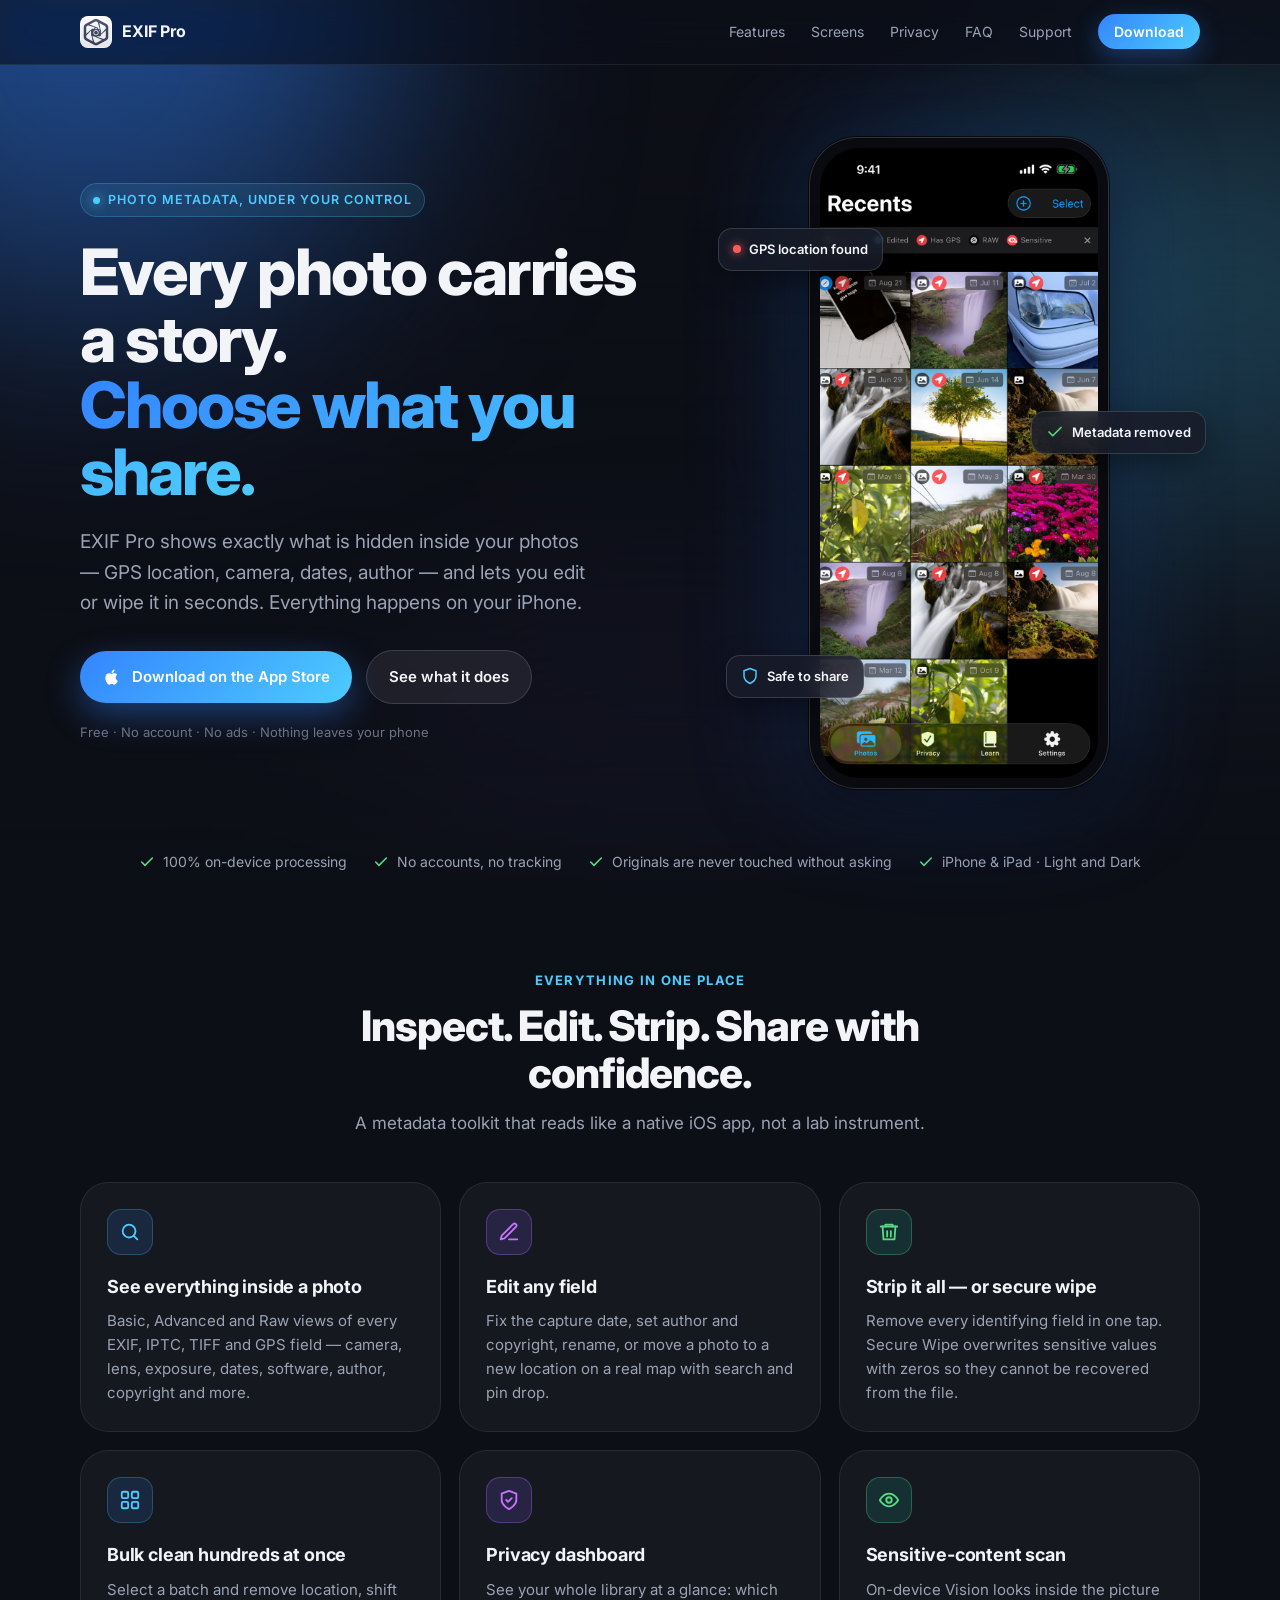
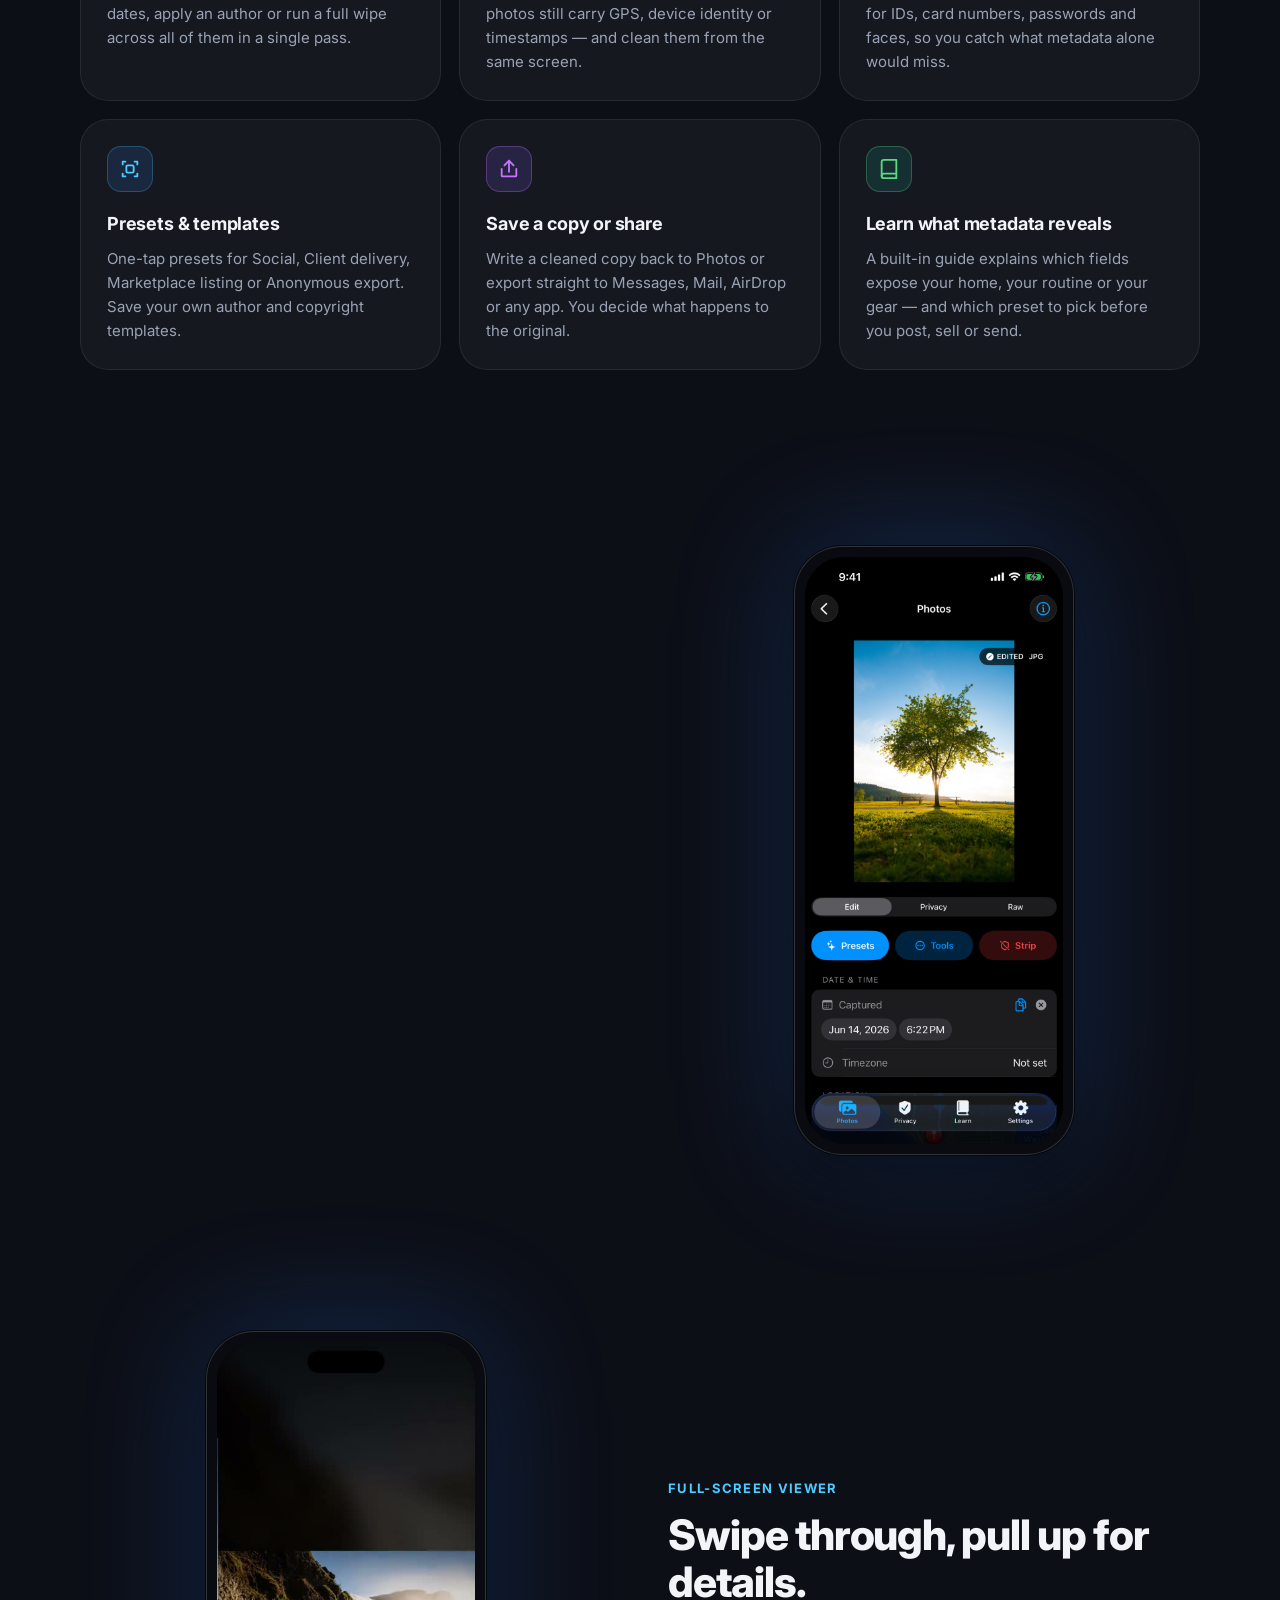
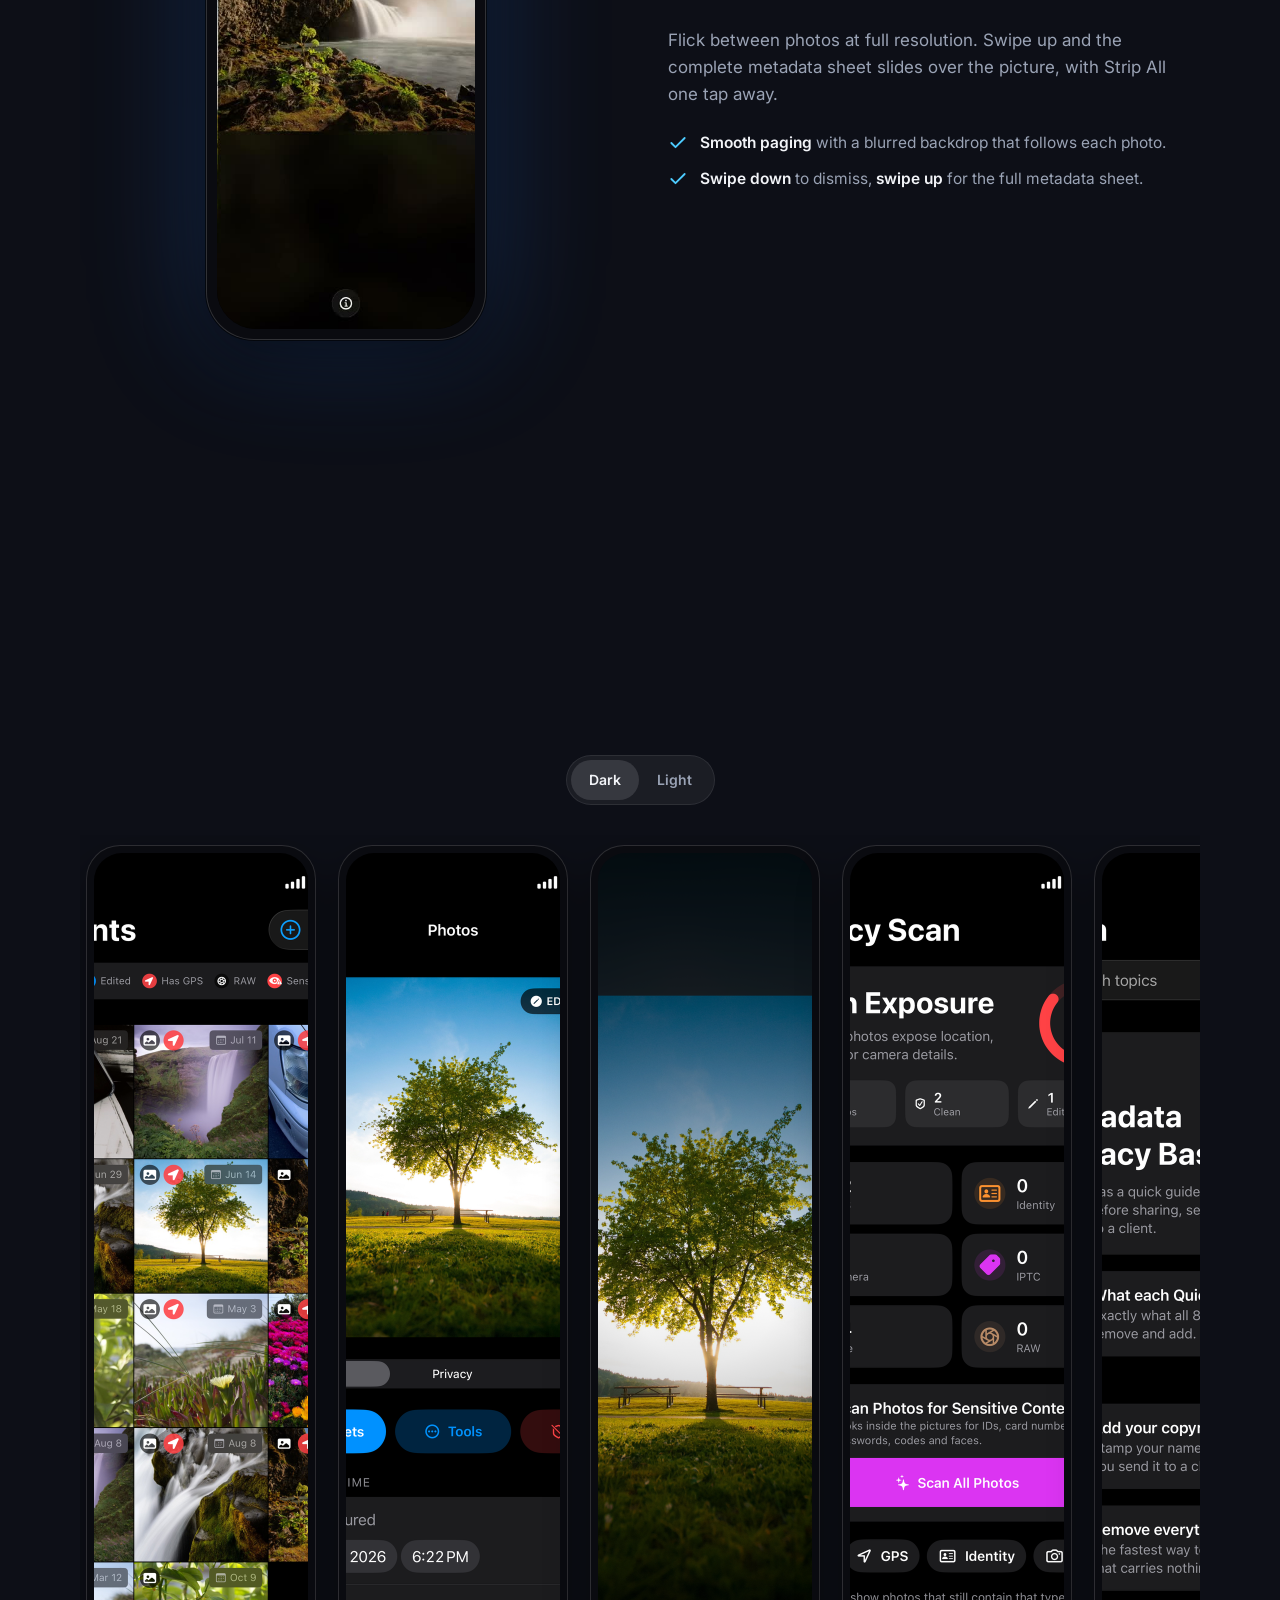
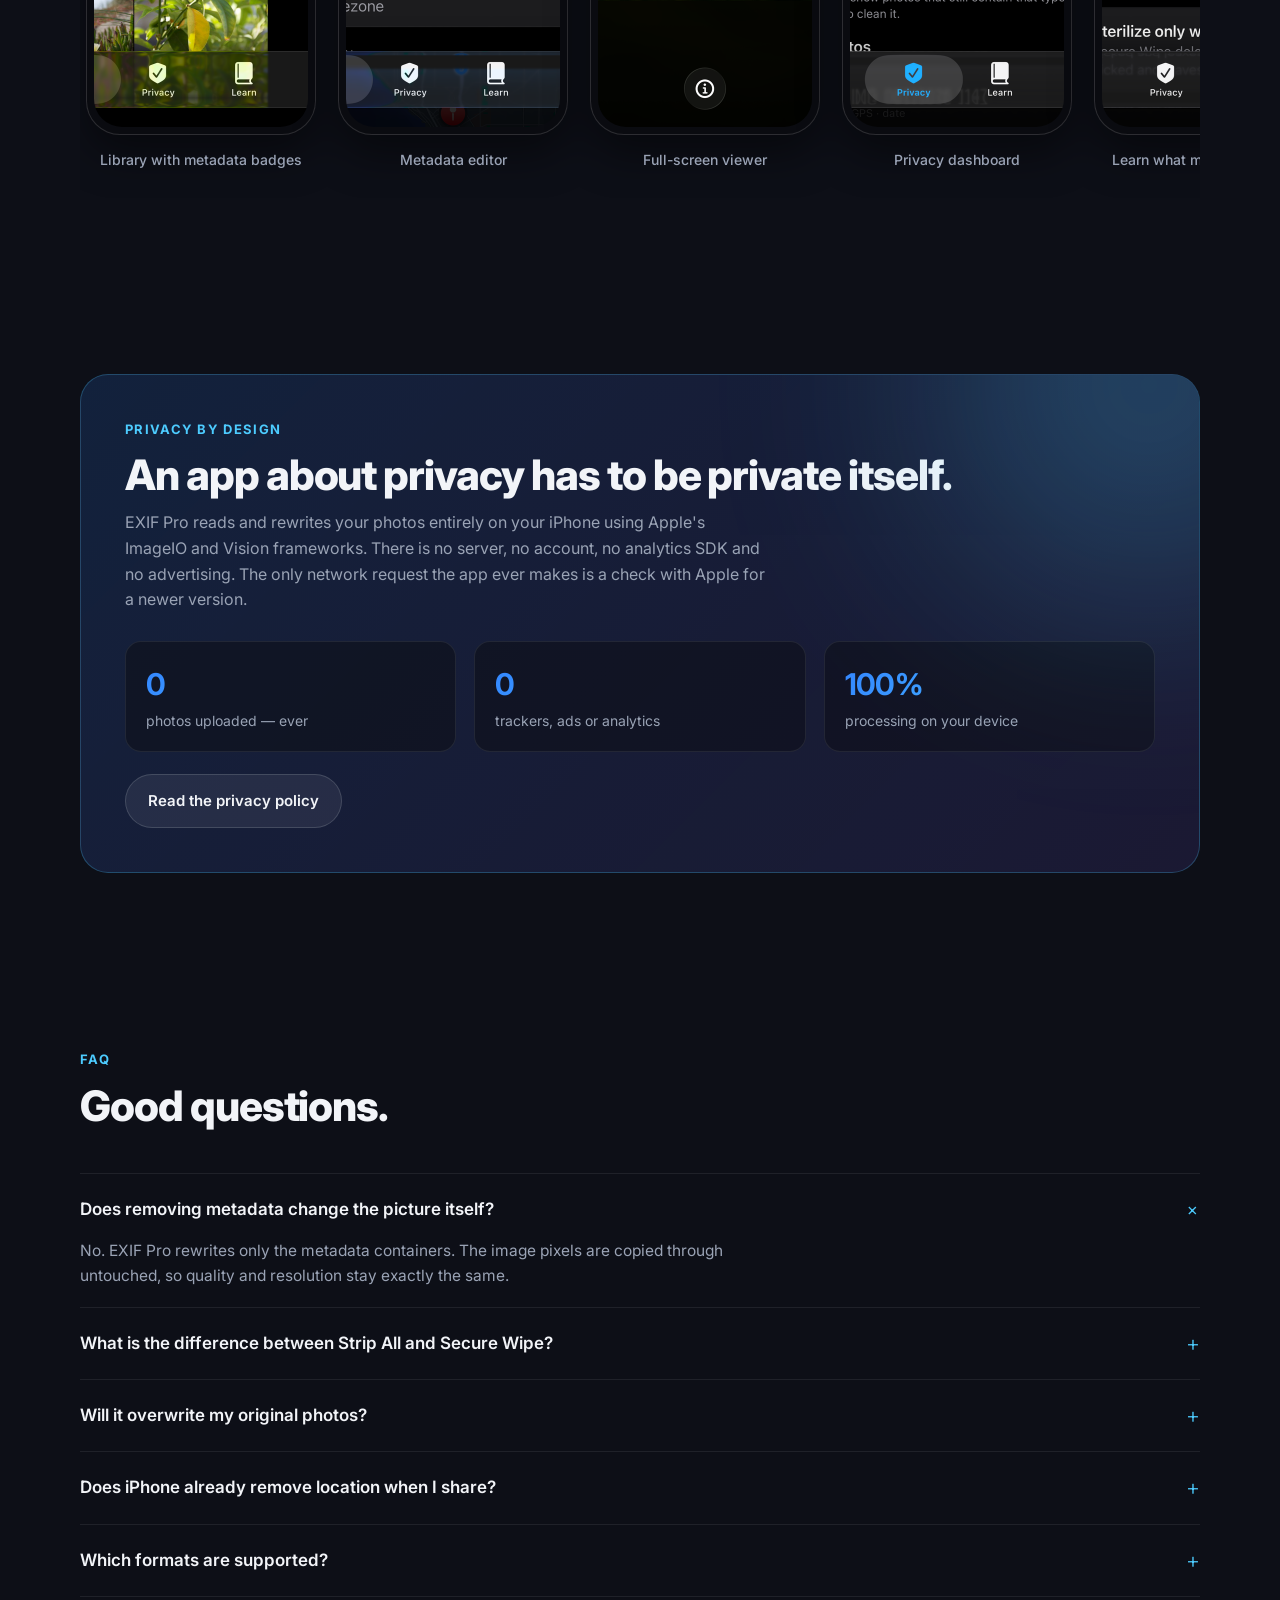
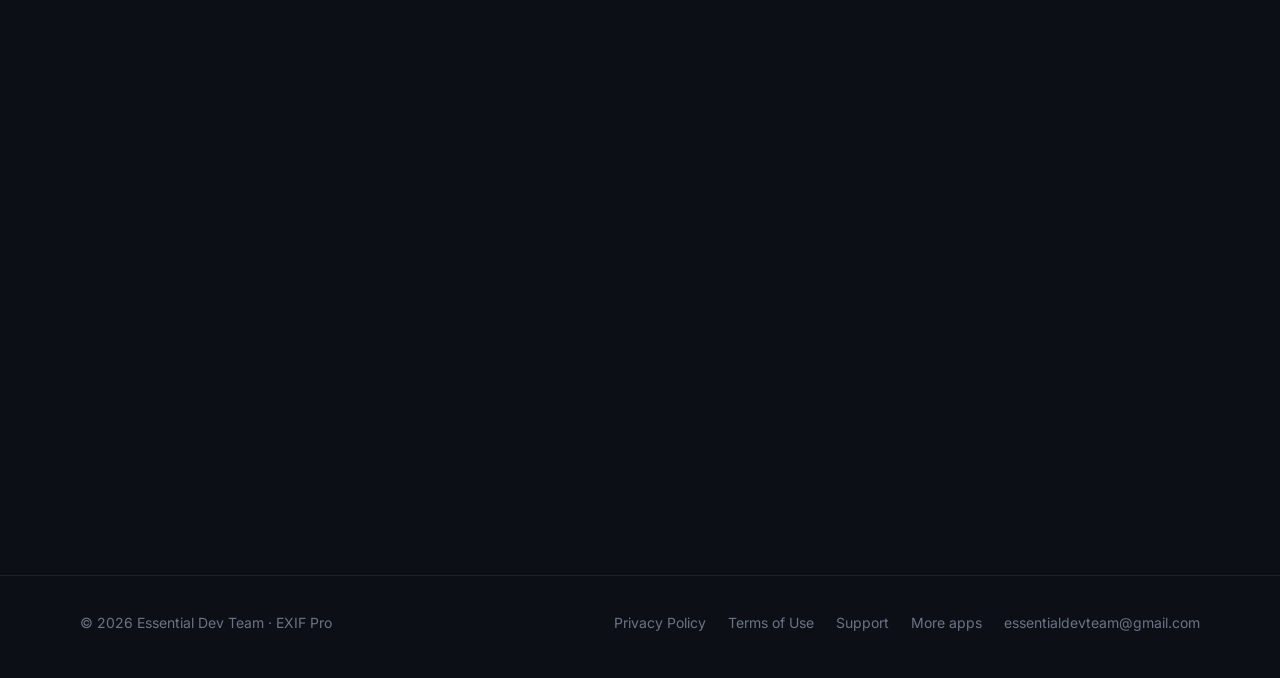
==== commit 67db9ce6: "Add clean light/dark screenshots, full-screen swipe video, restore gallery and showcase sections Co-" ====
--- a/index.html
+++ b/index.html
@@ -42,6 +42,7 @@
       <button class="nav-toggle" id="navToggle" aria-label="Toggle menu" aria-expanded="false">☰</button>
       <ul class="nav-links" id="navLinks">
         <li><a href="#features">Features</a></li>
+        <li><a href="#screens">Screens</a></li>
         <li><a href="#privacy">Privacy</a></li>
         <li><a href="#faq">FAQ</a></li>
         <li><a href="support.html">Support</a></li>
@@ -72,7 +73,7 @@
           <div class="chip c1"><span class="dot" style="background:#ff5b5b;box-shadow:0 0 10px #ff5b5b"></span> GPS location found</div>
           <div class="chip c2"><svg viewBox="0 0 24 24" fill="none" stroke="#59d980" stroke-width="2.2" stroke-linecap="round" stroke-linejoin="round"><path d="M20 6 9 17l-5-5"/></svg> Metadata removed</div>
           <div class="chip c3"><svg viewBox="0 0 24 24" fill="none" stroke="#4dccff" stroke-width="2" stroke-linecap="round" stroke-linejoin="round"><path d="M12 22s8-4 8-10V5l-8-3-8 3v7c0 6 8 10 8 10z"/></svg> Safe to share</div>
-          <div class="phone"><div class="screen"><img src="assets/shots/library-light.png" alt="EXIF Pro photo library showing metadata badges on each photo" width="402" height="874" /></div></div>
+          <div class="phone"><div class="screen"><img src="assets/shots/library-dark.png" alt="EXIF Pro photo library showing metadata badges on each photo" width="402" height="874" /></div></div>
         </div>
       </div>
     </section>
@@ -144,6 +145,71 @@
       </div>
     </section>
 
+    <!-- SHOWCASE: detail editor -->
+    <section class="showcase">
+      <div class="container">
+        <div class="reveal">
+          <div class="kicker">The editor</div>
+          <h2>Every field, one clean screen.</h2>
+          <p class="lead" style="font-size:17px;margin-bottom:0">Open a photo and the whole picture is there: an embedded map of where it was taken, capture date, device, and every editable field grouped the way you think about it.</p>
+          <ul>
+            <li><svg viewBox="0 0 24 24" fill="none" stroke="currentColor" stroke-width="2.2" stroke-linecap="round" stroke-linejoin="round"><path d="M20 6 9 17l-5-5"/></svg><span><b>Basic / Advanced / Raw</b> — from the essentials to every raw dictionary key.</span></li>
+            <li><svg viewBox="0 0 24 24" fill="none" stroke="currentColor" stroke-width="2.2" stroke-linecap="round" stroke-linejoin="round"><path d="M20 6 9 17l-5-5"/></svg><span><b>Unsaved-changes guard</b> — nothing is written until you tap Save or Share.</span></li>
+            <li><svg viewBox="0 0 24 24" fill="none" stroke="currentColor" stroke-width="2.2" stroke-linecap="round" stroke-linejoin="round"><path d="M20 6 9 17l-5-5"/></svg><span><b>Copy metadata</b> from another photo to match a set.</span></li>
+          </ul>
+        </div>
+        <div class="phone-wrap reveal" data-delay="1">
+          <div class="phone"><div class="screen"><img src="assets/shots/detail-dark.png" alt="EXIF Pro metadata editor with map preview and editable fields" width="402" height="874" loading="lazy" /></div></div>
+        </div>
+      </div>
+    </section>
+
+    <!-- SHOWCASE: full-screen viewer (video) -->
+    <section class="showcase flip">
+      <div class="container">
+        <div class="reveal">
+          <div class="kicker">Full-screen viewer</div>
+          <h2>Swipe through, pull up for details.</h2>
+          <p class="lead" style="font-size:17px;margin-bottom:0">Flick between photos at full resolution. Swipe up and the complete metadata sheet slides over the picture, with Strip All one tap away.</p>
+          <ul>
+            <li><svg viewBox="0 0 24 24" fill="none" stroke="currentColor" stroke-width="2.2" stroke-linecap="round" stroke-linejoin="round"><path d="M20 6 9 17l-5-5"/></svg><span><b>Smooth paging</b> with a blurred backdrop that follows each photo.</span></li>
+            <li><svg viewBox="0 0 24 24" fill="none" stroke="currentColor" stroke-width="2.2" stroke-linecap="round" stroke-linejoin="round"><path d="M20 6 9 17l-5-5"/></svg><span><b>Swipe down</b> to dismiss, <b>swipe up</b> for the full metadata sheet.</span></li>
+          </ul>
+        </div>
+        <div class="phone-wrap reveal" data-delay="1">
+          <div class="phone"><div class="screen">
+            <video autoplay muted loop playsinline poster="assets/swipe-poster.jpg" aria-label="Swiping between photos in EXIF Pro's full-screen viewer">
+              <source src="assets/swipe.mp4" type="video/mp4" />
+            </video>
+          </div></div>
+        </div>
+      </div>
+    </section>
+
+    <!-- SCREENS -->
+    <section id="screens">
+      <div class="container">
+        <div class="section-head center reveal">
+          <div class="kicker">Screens</div>
+          <h2>Designed for iOS. Beautiful in both modes.</h2>
+          <p>Native materials, Dynamic Type, VoiceOver, Reduce Motion — and a proper dark mode.</p>
+        </div>
+        <div style="text-align:center">
+          <div class="toggle" role="group" aria-label="Appearance">
+            <button type="button" data-theme-pick="dark" aria-pressed="true">Dark</button>
+            <button type="button" data-theme-pick="light" aria-pressed="false">Light</button>
+          </div>
+        </div>
+        <div class="gallery" id="gallery">
+          <figure><div class="shot"><img data-shot="library" src="assets/shots/library-dark.png" alt="Library grid with metadata badges" loading="lazy" width="402" height="874" /></div><figcaption>Library with metadata badges</figcaption></figure>
+          <figure><div class="shot"><img data-shot="detail" src="assets/shots/detail-dark.png" alt="Metadata editor" loading="lazy" width="402" height="874" /></div><figcaption>Metadata editor</figcaption></figure>
+          <figure><div class="shot"><img data-shot="fullscreen" src="assets/shots/fullscreen-dark.png" alt="Full-screen viewer" loading="lazy" width="402" height="874" /></div><figcaption>Full-screen viewer</figcaption></figure>
+          <figure><div class="shot"><img data-shot="privacy" src="assets/shots/privacy-dark.png" alt="Privacy dashboard" loading="lazy" width="402" height="874" /></div><figcaption>Privacy dashboard</figcaption></figure>
+          <figure><div class="shot"><img data-shot="learn" src="assets/shots/learn-dark.png" alt="Learn tab" loading="lazy" width="402" height="874" /></div><figcaption>Learn what metadata reveals</figcaption></figure>
+          <figure><div class="shot"><img data-shot="settings" src="assets/shots/settings-dark.png" alt="Settings" loading="lazy" width="402" height="874" /></div><figcaption>Settings &amp; templates</figcaption></figure>
+        </div>
+      </div>
+    </section>
 
     <!-- PRIVACY -->
     <section id="privacy">
@@ -247,6 +313,19 @@
       });
     });
 
+    // Light / Dark gallery toggle
+    document.querySelectorAll('[data-theme-pick]').forEach(btn => {
+      btn.addEventListener('click', () => {
+        const theme = btn.dataset.themePick;
+        document.querySelectorAll('[data-theme-pick]').forEach(b => b.setAttribute('aria-pressed', b === btn));
+        document.querySelectorAll('#gallery img[data-shot]').forEach(img => {
+          img.style.opacity = 0;
+          const next = new Image();
+          next.onload = () => { img.src = next.src; img.style.opacity = 1; };
+          next.src = 'assets/shots/' + img.dataset.shot + '-' + theme + '.png';
+        });
+      });
+    });
   </script>
 </body>
 </html>
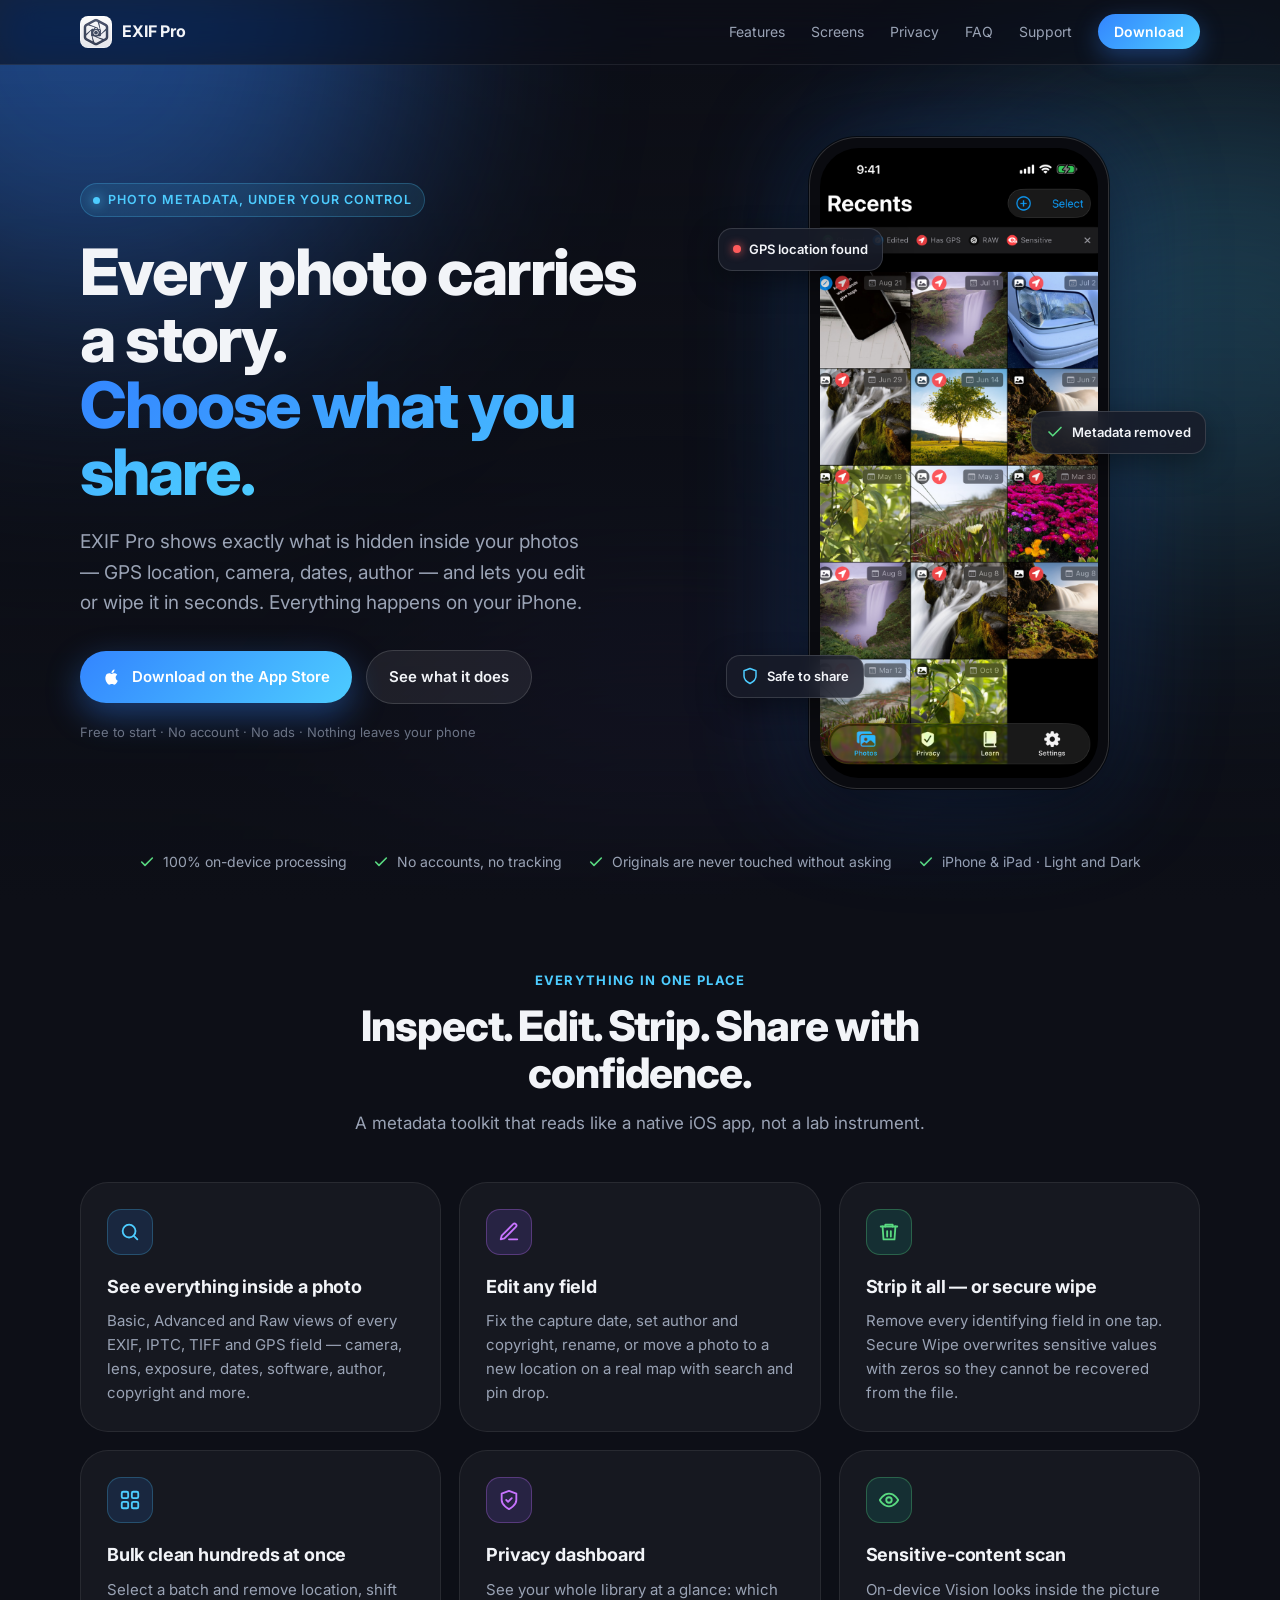
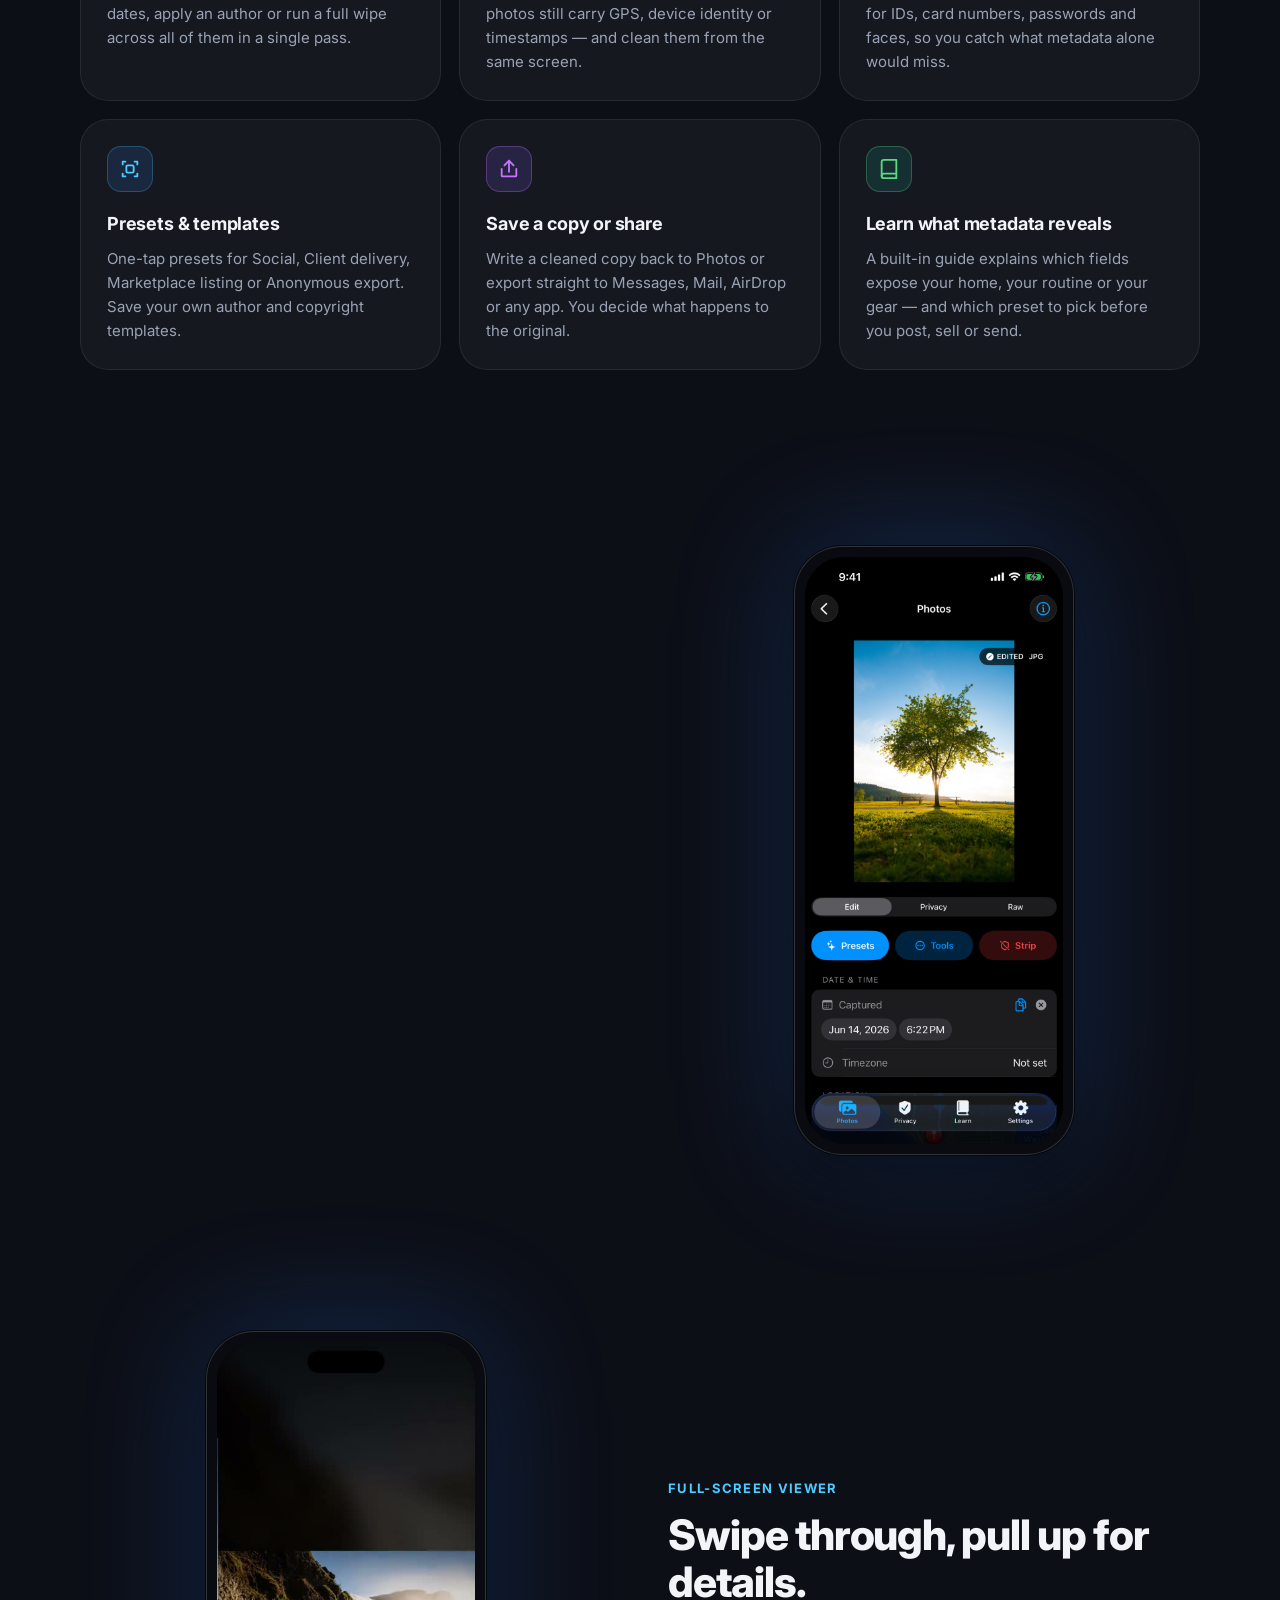
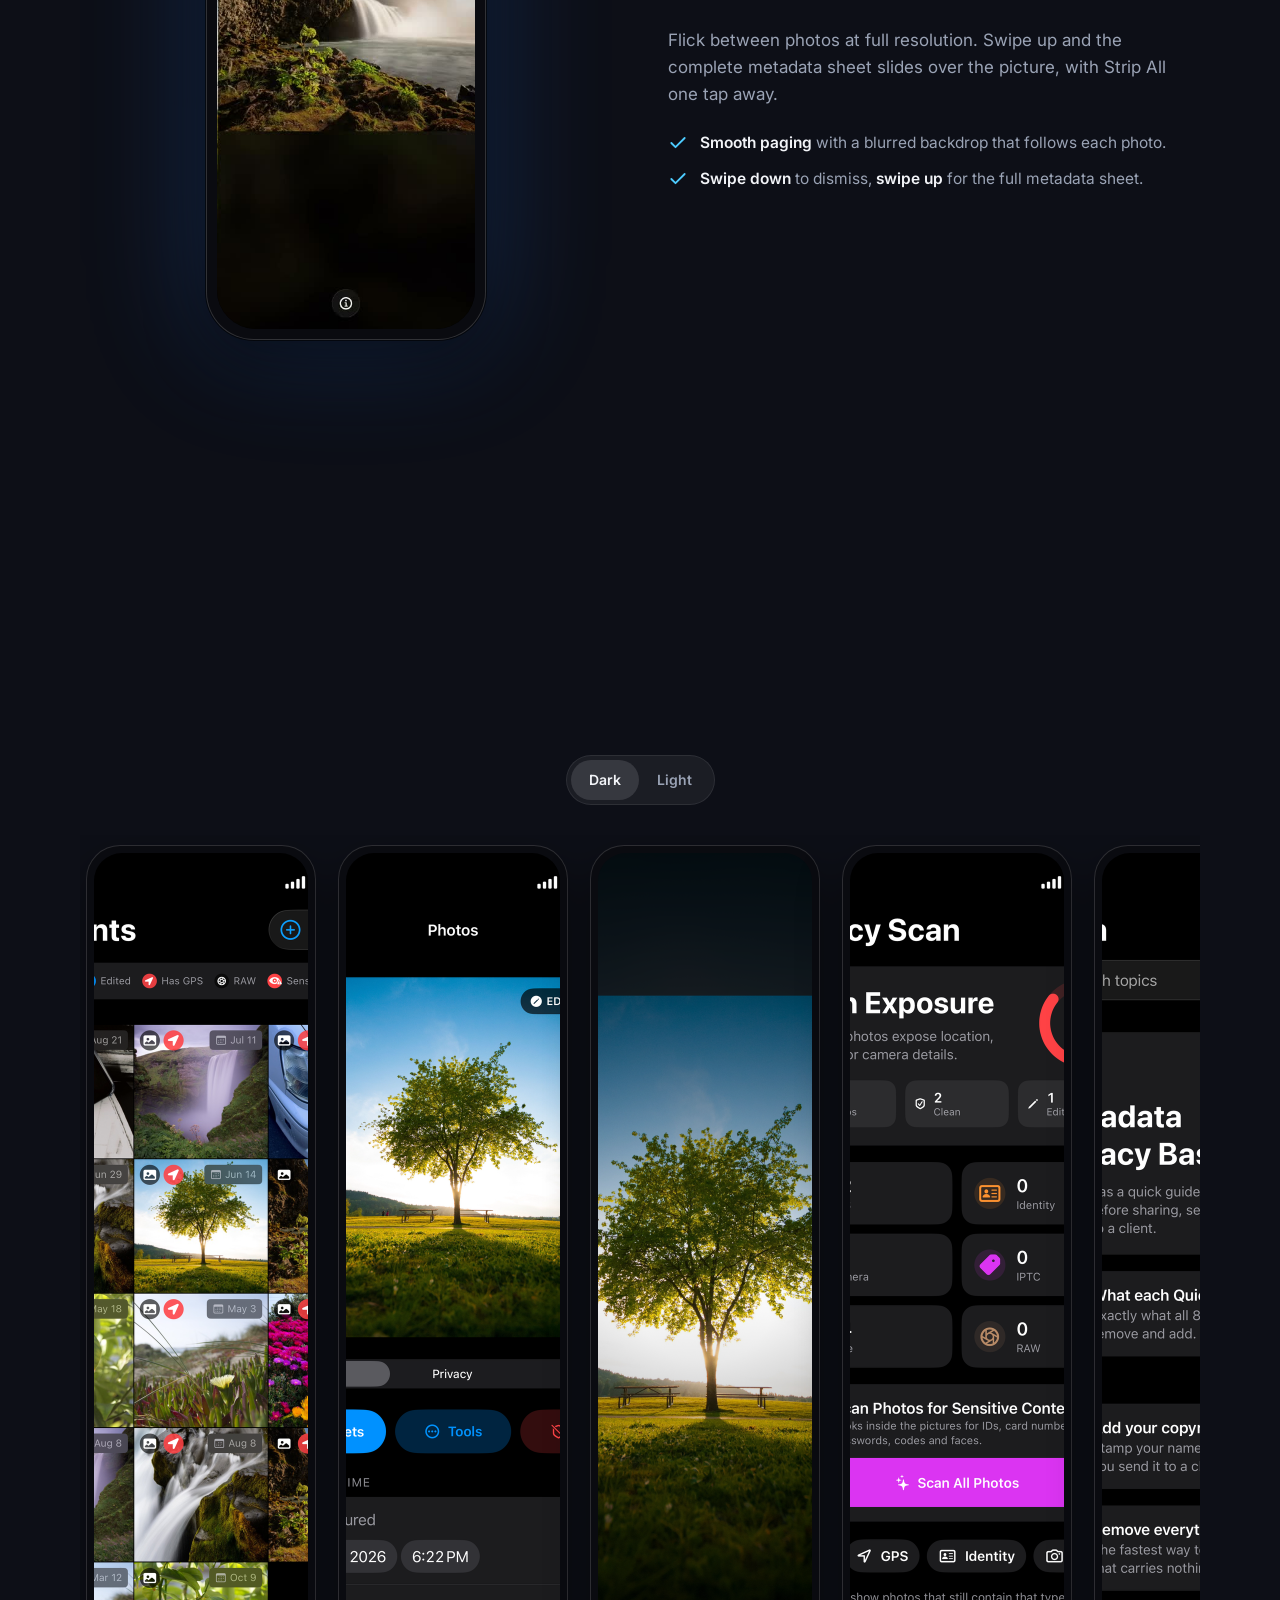
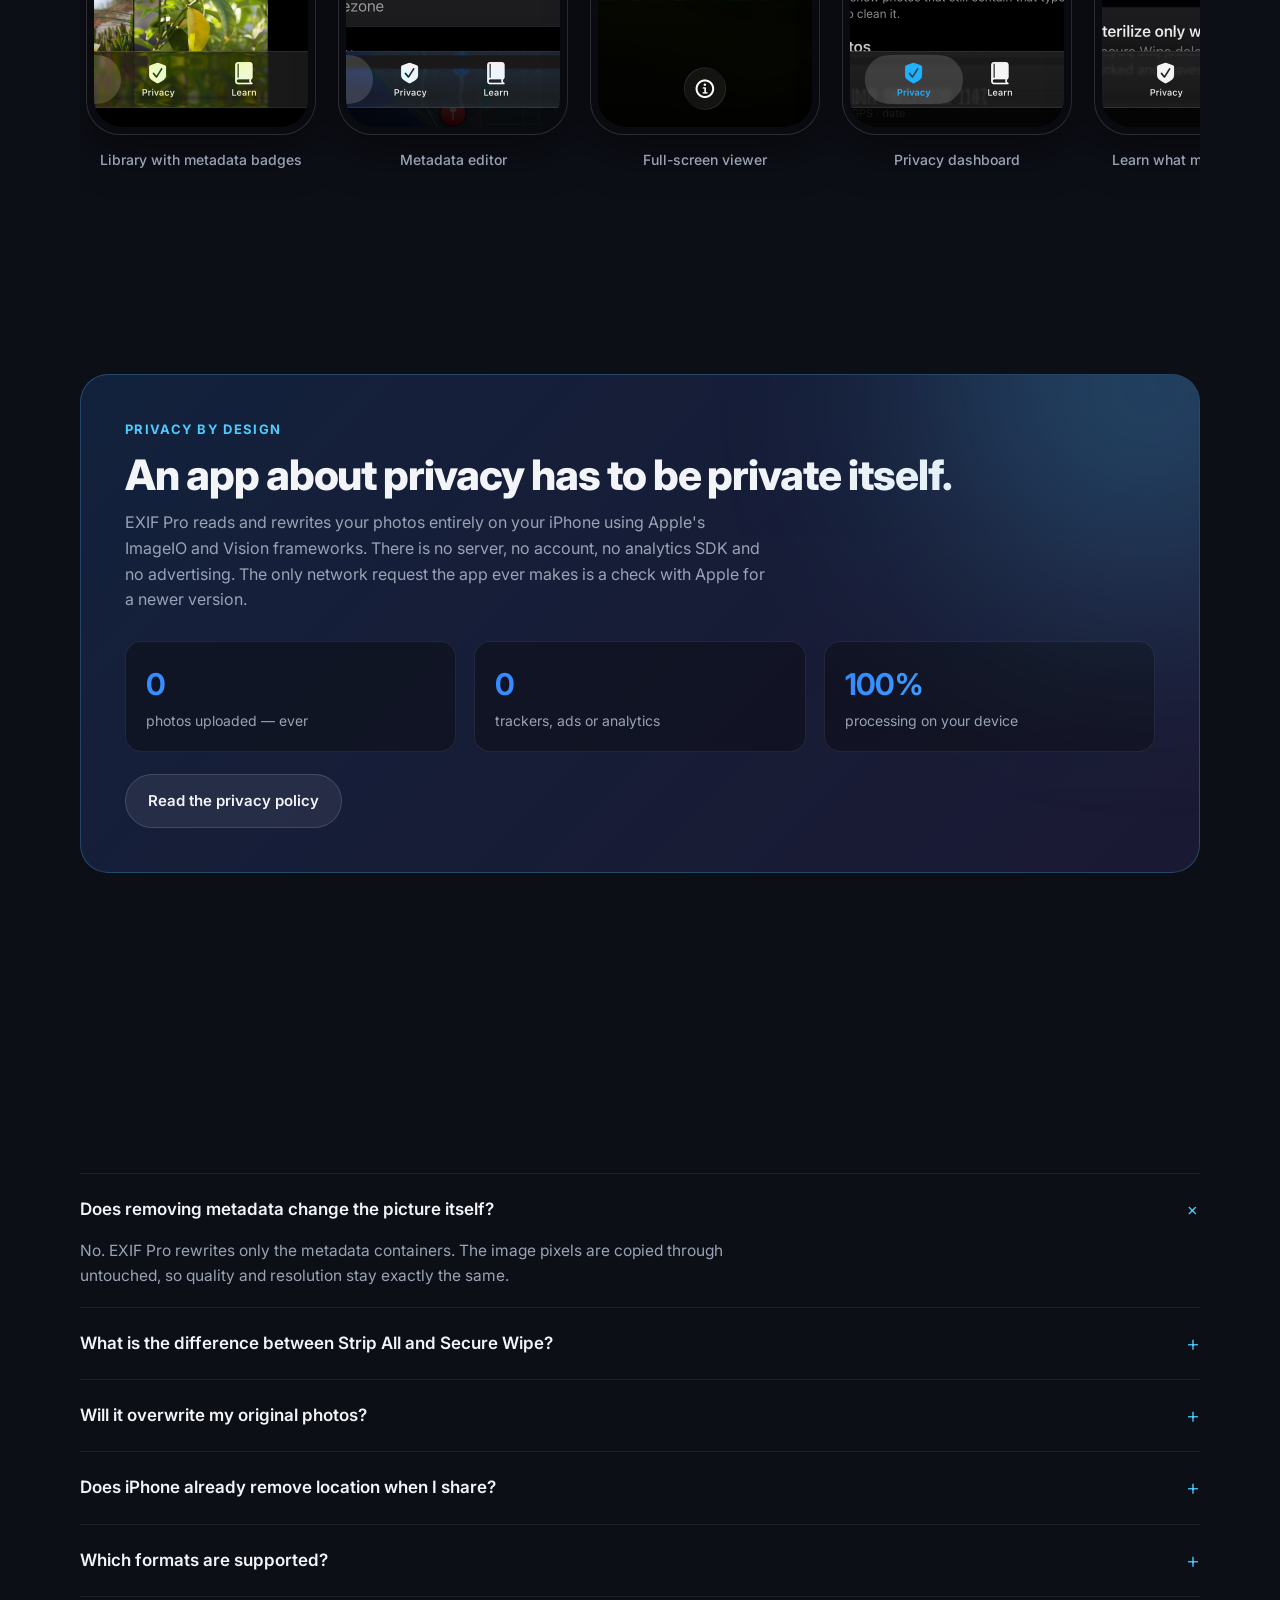
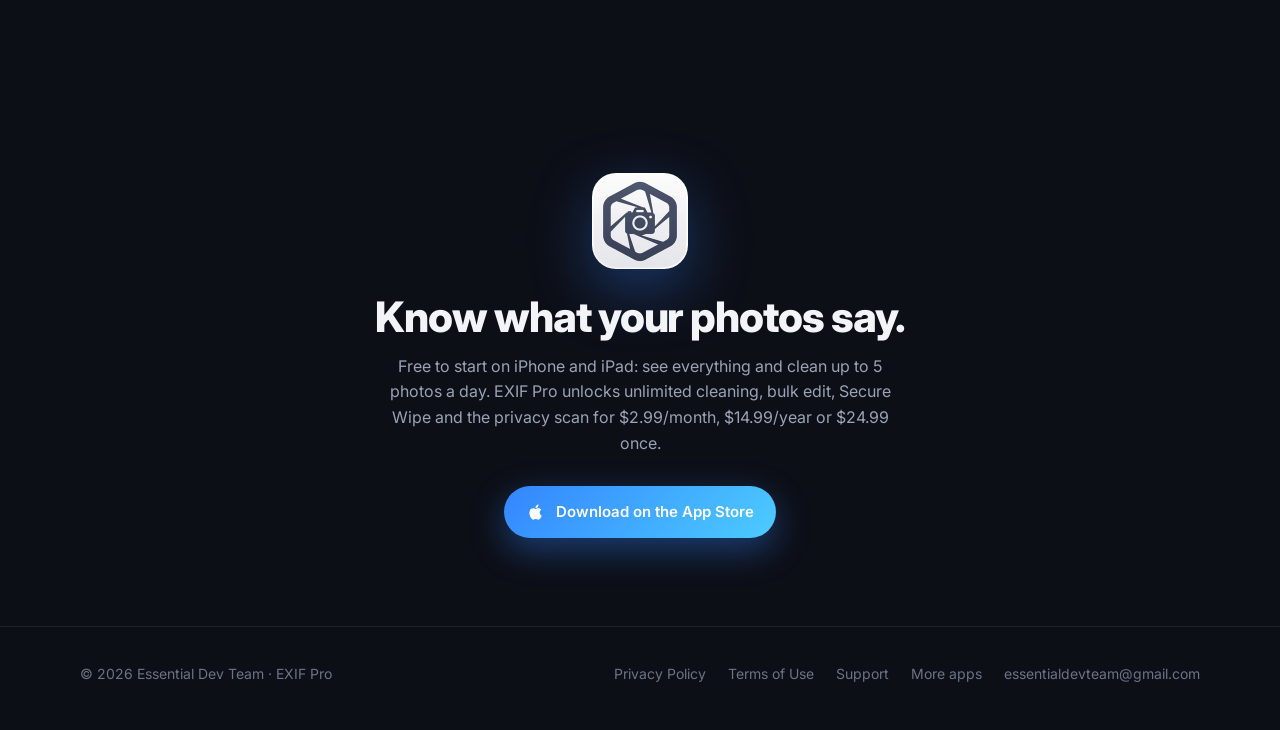
==== commit 65151fc1: "Describe free tier and EXIF Pro pricing; purchases section in privacy policy Co-Authored-By: Claude " ====
--- a/index.html
+++ b/index.html
@@ -27,7 +27,7 @@
     "operatingSystem": "iOS",
     "applicationCategory": "PhotoApplication",
     "description": "See, edit, and strip photo metadata on iPhone. Remove GPS, camera details, dates and author info before you share.",
-    "offers": { "@type": "Offer", "price": "0", "priceCurrency": "USD" },
+    "offers": [ { "@type": "Offer", "price": "0", "priceCurrency": "USD" }, { "@type": "Offer", "price": "24.99", "priceCurrency": "USD", "name": "EXIF Pro Lifetime" } ],
     "author": { "@type": "Organization", "name": "Essential Dev Team", "url": "https://essentialdevteam.com/" },
     "url": "https://apps.apple.com/app/id6774123180"
   }
@@ -66,7 +66,7 @@
             </a>
             <a class="btn btn-ghost" href="#features">See what it does</a>
           </div>
-          <p class="hero-note">Free · No account · No ads · Nothing leaves your phone</p>
+          <p class="hero-note">Free to start · No account · No ads · Nothing leaves your phone</p>
         </div>
 
         <div class="phone-wrap">
@@ -265,7 +265,7 @@
       <div class="container reveal">
         <img class="icon-big" src="assets/icon-192.png" alt="EXIF Pro app icon" width="96" height="96" loading="lazy" />
         <h2>Know what your photos say.</h2>
-        <p>Free on the App Store for iPhone and iPad. No account, no ads, nothing leaves your device.</p>
+        <p>Free to start on iPhone and iPad: see everything and clean up to 5 photos a day. EXIF Pro unlocks unlimited cleaning, bulk edit, Secure Wipe and the privacy scan for $2.99/month, $14.99/year or $24.99 once.</p>
         <a class="btn btn-primary" href="https://apps.apple.com/app/id6774123180">
           <svg viewBox="0 0 24 24" fill="currentColor" aria-hidden="true"><path d="M16.37 12.68c-.02-2.3 1.88-3.4 1.96-3.45-1.07-1.56-2.73-1.78-3.32-1.8-1.41-.14-2.76.83-3.48.83-.72 0-1.83-.81-3-.79-1.55.02-2.97.9-3.77 2.28-1.61 2.79-.41 6.92 1.16 9.18.77 1.11 1.68 2.35 2.87 2.31 1.15-.05 1.59-.75 2.98-.75s1.79.75 3.01.72c1.24-.02 2.03-1.13 2.79-2.24.88-1.29 1.24-2.53 1.26-2.6-.03-.01-2.42-.93-2.46-3.69zM14.1 5.94c.63-.77 1.06-1.84.94-2.9-.91.04-2.01.61-2.67 1.37-.58.68-1.1 1.77-.96 2.81 1.02.08 2.05-.52 2.69-1.28z"/></svg>
           Download on the App Store
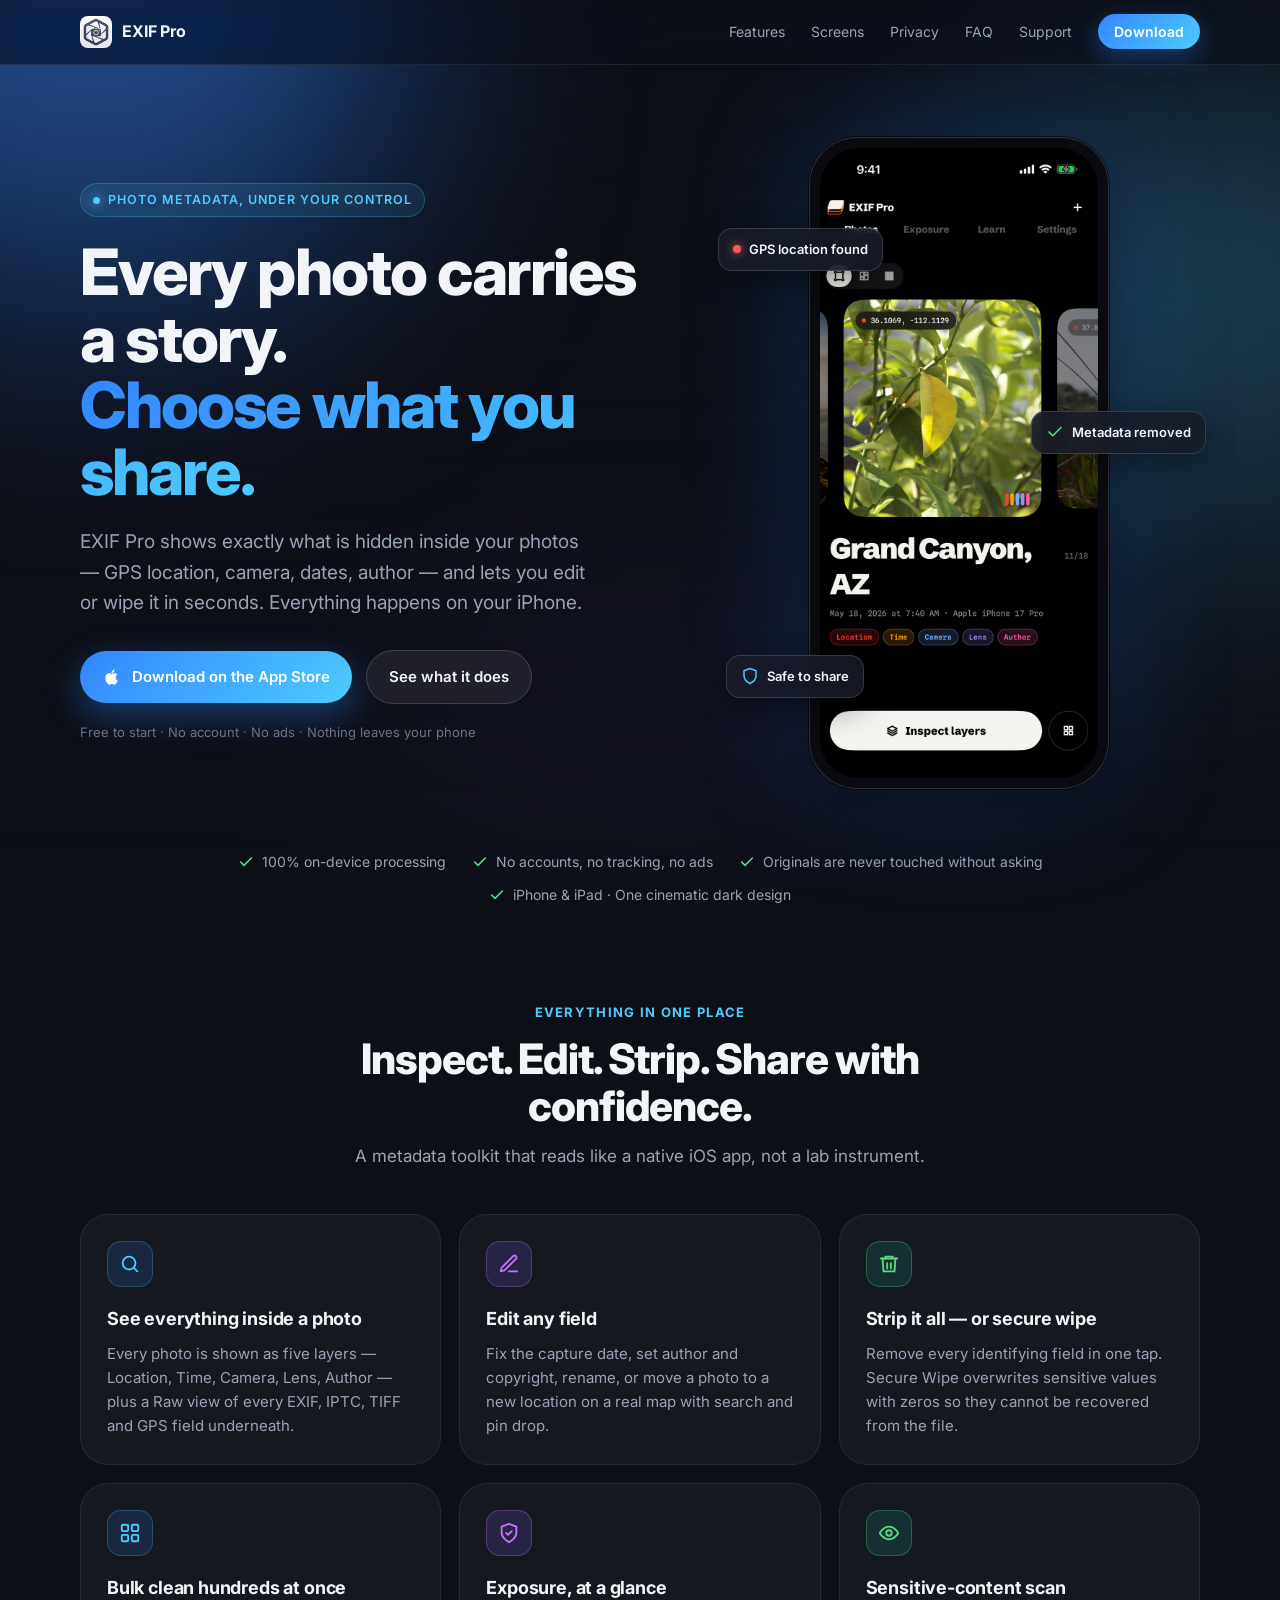
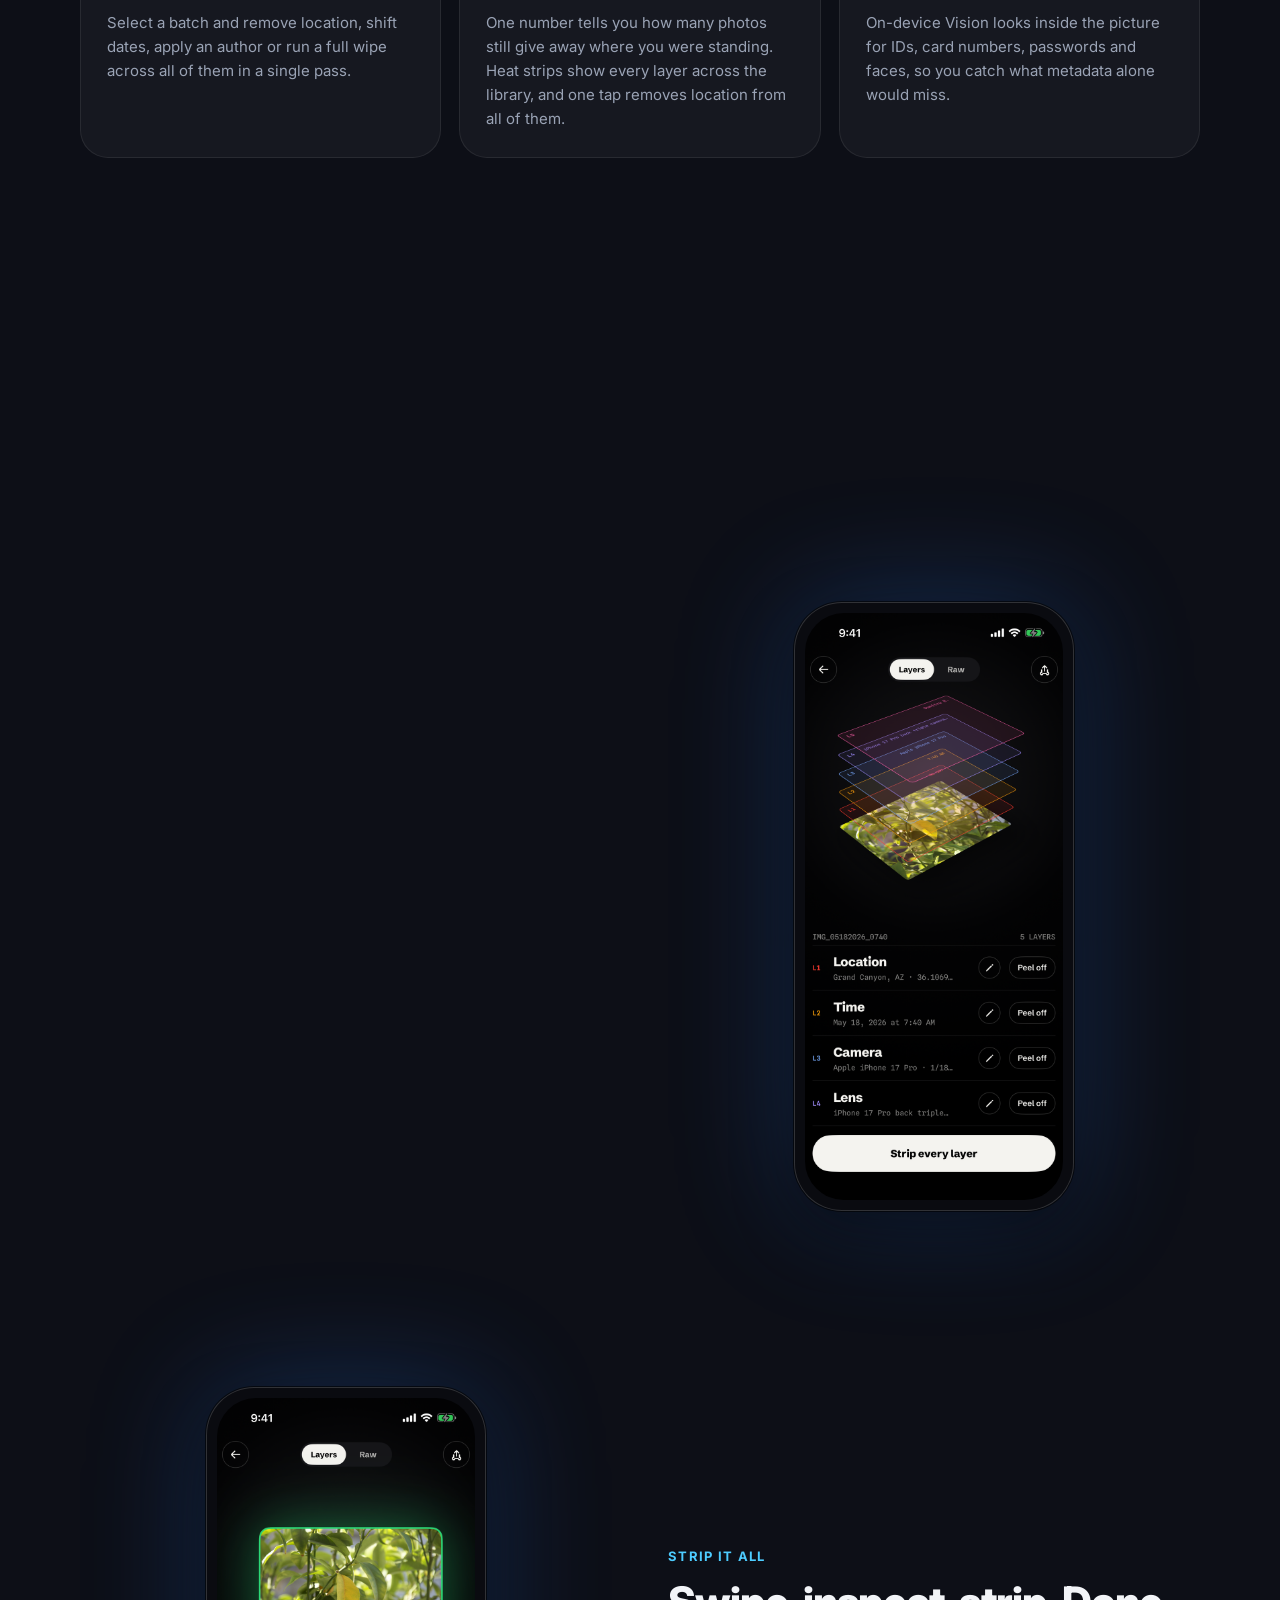
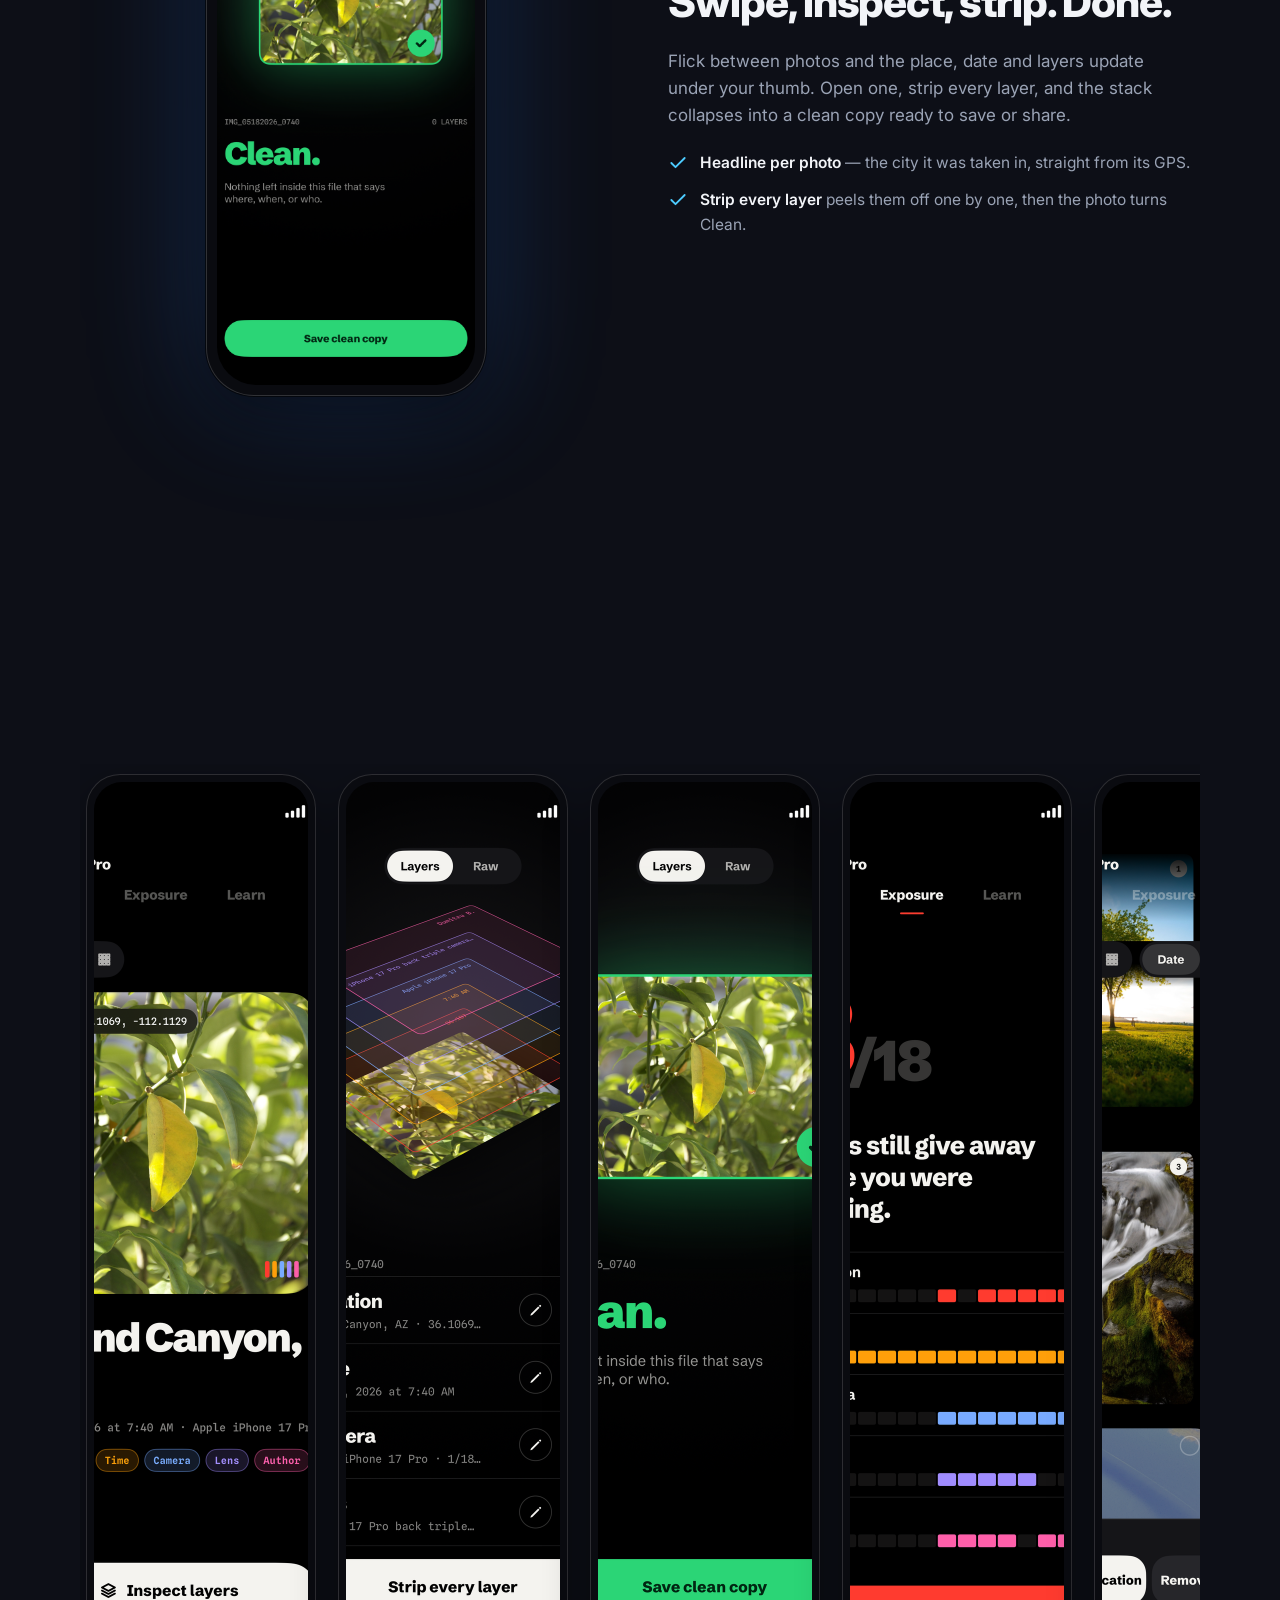
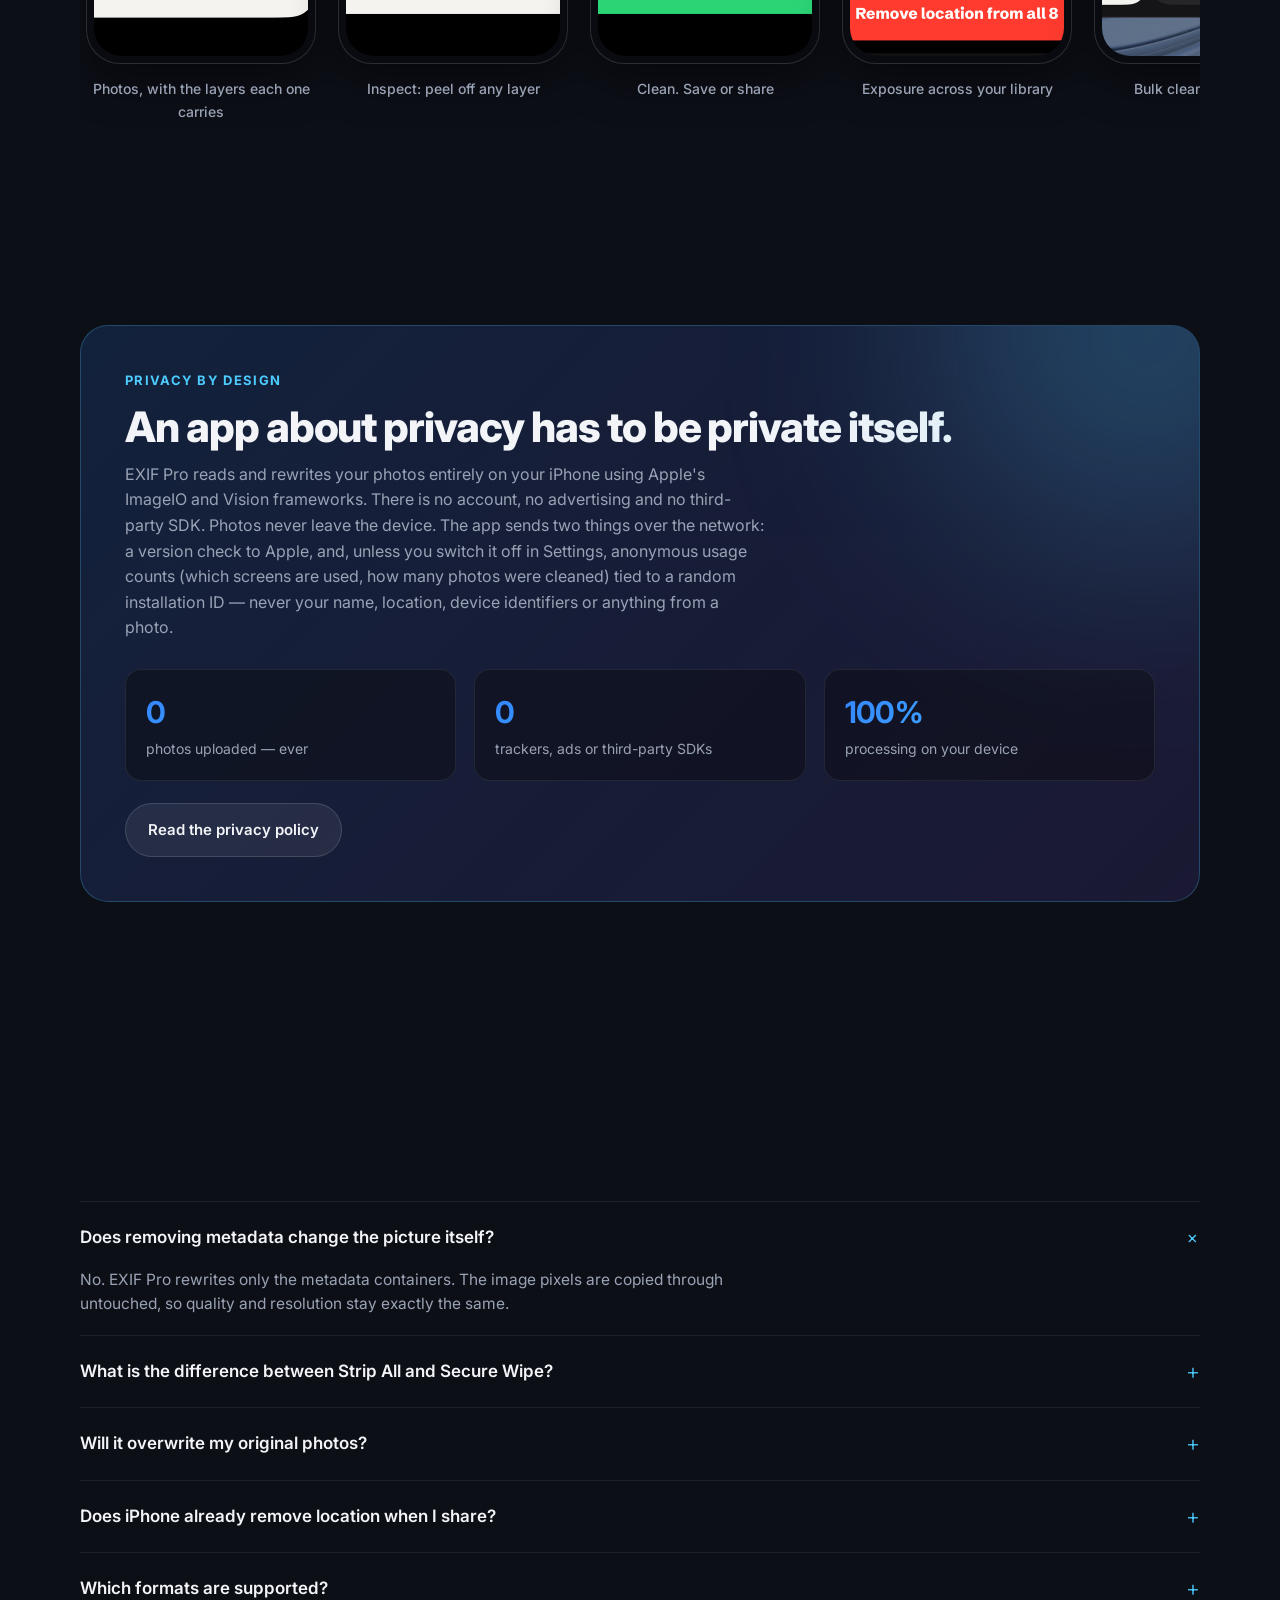
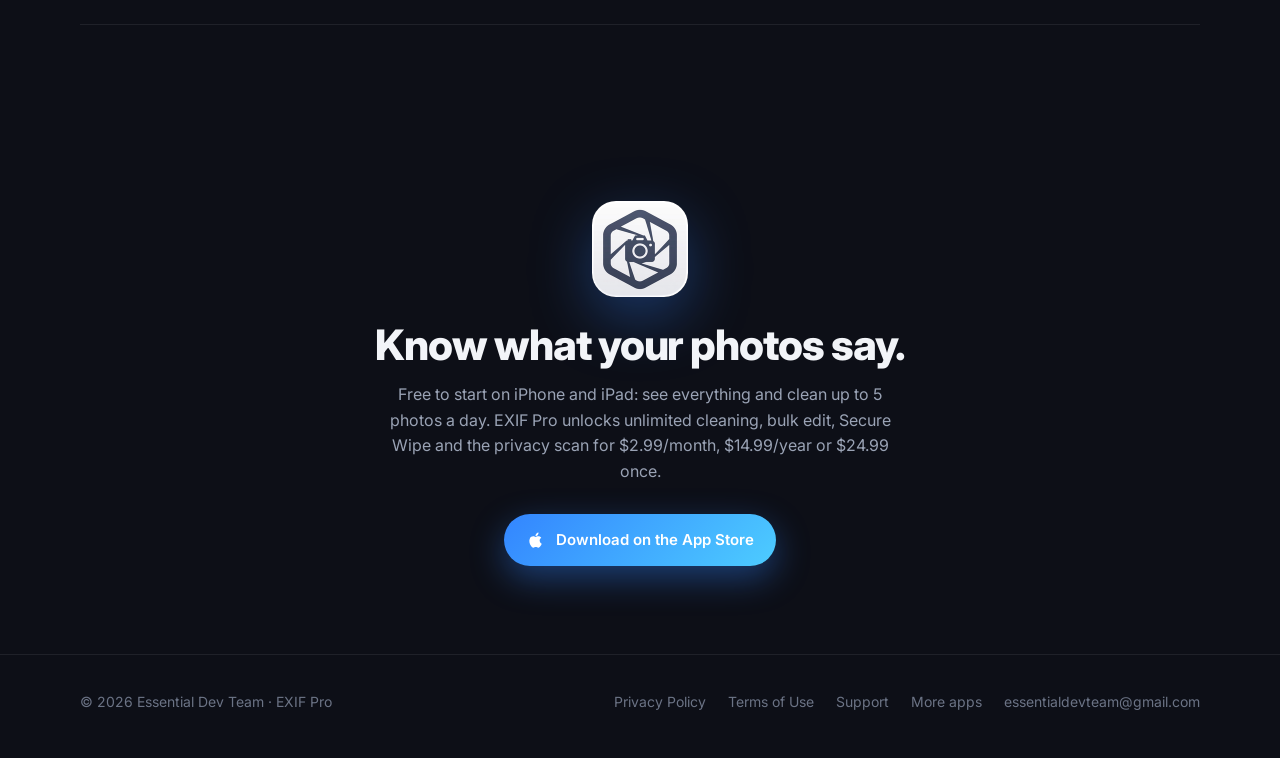
==== commit 18f6a956: "Layers redesign: new screenshots, dark-only screens section, inspector/strip copy, truthful analytic" ====
--- a/index.html
+++ b/index.html
@@ -73,7 +73,7 @@
           <div class="chip c1"><span class="dot" style="background:#ff5b5b;box-shadow:0 0 10px #ff5b5b"></span> GPS location found</div>
           <div class="chip c2"><svg viewBox="0 0 24 24" fill="none" stroke="#59d980" stroke-width="2.2" stroke-linecap="round" stroke-linejoin="round"><path d="M20 6 9 17l-5-5"/></svg> Metadata removed</div>
           <div class="chip c3"><svg viewBox="0 0 24 24" fill="none" stroke="#4dccff" stroke-width="2" stroke-linecap="round" stroke-linejoin="round"><path d="M12 22s8-4 8-10V5l-8-3-8 3v7c0 6 8 10 8 10z"/></svg> Safe to share</div>
-          <div class="phone"><div class="screen"><img src="assets/shots/library-dark.png" alt="EXIF Pro photo library showing metadata badges on each photo" width="402" height="874" /></div></div>
+          <div class="phone"><div class="screen"><img src="assets/shots/photos.png" alt="EXIF Pro Photos tab: a photo card with its location, time, camera, lens and author layers" width="402" height="874" /></div></div>
         </div>
       </div>
     </section>
@@ -81,9 +81,9 @@
     <div class="trust container">
       <ul>
         <li><svg viewBox="0 0 24 24" fill="none" stroke="currentColor" stroke-width="2.4" stroke-linecap="round" stroke-linejoin="round"><path d="M20 6 9 17l-5-5"/></svg> 100% on-device processing</li>
-        <li><svg viewBox="0 0 24 24" fill="none" stroke="currentColor" stroke-width="2.4" stroke-linecap="round" stroke-linejoin="round"><path d="M20 6 9 17l-5-5"/></svg> No accounts, no tracking</li>
+        <li><svg viewBox="0 0 24 24" fill="none" stroke="currentColor" stroke-width="2.4" stroke-linecap="round" stroke-linejoin="round"><path d="M20 6 9 17l-5-5"/></svg> No accounts, no tracking, no ads</li>
         <li><svg viewBox="0 0 24 24" fill="none" stroke="currentColor" stroke-width="2.4" stroke-linecap="round" stroke-linejoin="round"><path d="M20 6 9 17l-5-5"/></svg> Originals are never touched without asking</li>
-        <li><svg viewBox="0 0 24 24" fill="none" stroke="currentColor" stroke-width="2.4" stroke-linecap="round" stroke-linejoin="round"><path d="M20 6 9 17l-5-5"/></svg> iPhone &amp; iPad · Light and Dark</li>
+        <li><svg viewBox="0 0 24 24" fill="none" stroke="currentColor" stroke-width="2.4" stroke-linecap="round" stroke-linejoin="round"><path d="M20 6 9 17l-5-5"/></svg> iPhone &amp; iPad · One cinematic dark design</li>
       </ul>
     </div>
 
@@ -99,7 +99,7 @@
           <div class="card reveal">
             <div class="icon"><svg viewBox="0 0 24 24" fill="none" stroke="currentColor" stroke-width="2" stroke-linecap="round" stroke-linejoin="round"><circle cx="11" cy="11" r="7"/><path d="m20 20-3.5-3.5"/></svg></div>
             <h3>See everything inside a photo</h3>
-            <p>Basic, Advanced and Raw views of every EXIF, IPTC, TIFF and GPS field — camera, lens, exposure, dates, software, author, copyright and more.</p>
+            <p>Every photo is shown as five layers — Location, Time, Camera, Lens, Author — plus a Raw view of every EXIF, IPTC, TIFF and GPS field underneath.</p>
           </div>
           <div class="card violet reveal" data-delay="1">
             <div class="icon"><svg viewBox="0 0 24 24" fill="none" stroke="currentColor" stroke-width="2" stroke-linecap="round" stroke-linejoin="round"><path d="M12 20h9"/><path d="M16.5 3.5a2.1 2.1 0 0 1 3 3L7 19l-4 1 1-4Z"/></svg></div>
@@ -118,8 +118,8 @@
           </div>
           <div class="card violet reveal" data-delay="1">
             <div class="icon"><svg viewBox="0 0 24 24" fill="none" stroke="currentColor" stroke-width="2" stroke-linecap="round" stroke-linejoin="round"><path d="M12 22s8-4 8-10V5l-8-3-8 3v7c0 6 8 10 8 10z"/><path d="m9 12 2 2 4-4"/></svg></div>
-            <h3>Privacy dashboard</h3>
-            <p>See your whole library at a glance: which photos still carry GPS, device identity or timestamps — and clean them from the same screen.</p>
+            <h3>Exposure, at a glance</h3>
+            <p>One number tells you how many photos still give away where you were standing. Heat strips show every layer across the library, and one tap removes location from all of them.</p>
           </div>
           <div class="card teal reveal" data-delay="2">
             <div class="icon"><svg viewBox="0 0 24 24" fill="none" stroke="currentColor" stroke-width="2" stroke-linecap="round" stroke-linejoin="round"><path d="M2 12s3.5-7 10-7 10 7 10 7-3.5 7-10 7S2 12 2 12z"/><circle cx="12" cy="12" r="3"/></svg></div>
@@ -149,17 +149,17 @@
     <section class="showcase">
       <div class="container">
         <div class="reveal">
-          <div class="kicker">The editor</div>
-          <h2>Every field, one clean screen.</h2>
-          <p class="lead" style="font-size:17px;margin-bottom:0">Open a photo and the whole picture is there: an embedded map of where it was taken, capture date, device, and every editable field grouped the way you think about it.</p>
+          <div class="kicker">The inspector</div>
+          <h2>Peel off any layer. Or strip them all.</h2>
+          <p class="lead" style="font-size:17px;margin-bottom:0">Open a photo and it lifts into a stack: one tinted sheet per layer of metadata it carries. Edit a layer, peel it off, or strip every one and watch the photo settle back down, clean.</p>
           <ul>
-            <li><svg viewBox="0 0 24 24" fill="none" stroke="currentColor" stroke-width="2.2" stroke-linecap="round" stroke-linejoin="round"><path d="M20 6 9 17l-5-5"/></svg><span><b>Basic / Advanced / Raw</b> — from the essentials to every raw dictionary key.</span></li>
+            <li><svg viewBox="0 0 24 24" fill="none" stroke="currentColor" stroke-width="2.2" stroke-linecap="round" stroke-linejoin="round"><path d="M20 6 9 17l-5-5"/></svg><span><b>Layers / Raw</b> — the five layers that matter, or every raw dictionary key.</span></li>
             <li><svg viewBox="0 0 24 24" fill="none" stroke="currentColor" stroke-width="2.2" stroke-linecap="round" stroke-linejoin="round"><path d="M20 6 9 17l-5-5"/></svg><span><b>Unsaved-changes guard</b> — nothing is written until you tap Save or Share.</span></li>
             <li><svg viewBox="0 0 24 24" fill="none" stroke="currentColor" stroke-width="2.2" stroke-linecap="round" stroke-linejoin="round"><path d="M20 6 9 17l-5-5"/></svg><span><b>Copy metadata</b> from another photo to match a set.</span></li>
           </ul>
         </div>
         <div class="phone-wrap reveal" data-delay="1">
-          <div class="phone"><div class="screen"><img src="assets/shots/detail-dark.png" alt="EXIF Pro metadata editor with map preview and editable fields" width="402" height="874" loading="lazy" /></div></div>
+          <div class="phone"><div class="screen"><img src="assets/shots/inspect.png" alt="EXIF Pro inspector showing a photo lifted into five metadata layers" width="402" height="874" loading="lazy" /></div></div>
         </div>
       </div>
     </section>
@@ -168,19 +168,17 @@
     <section class="showcase flip">
       <div class="container">
         <div class="reveal">
-          <div class="kicker">Full-screen viewer</div>
-          <h2>Swipe through, pull up for details.</h2>
-          <p class="lead" style="font-size:17px;margin-bottom:0">Flick between photos at full resolution. Swipe up and the complete metadata sheet slides over the picture, with Strip All one tap away.</p>
+          <div class="kicker">Strip it all</div>
+          <h2>Swipe, inspect, strip. Done.</h2>
+          <p class="lead" style="font-size:17px;margin-bottom:0">Flick between photos and the place, date and layers update under your thumb. Open one, strip every layer, and the stack collapses into a clean copy ready to save or share.</p>
           <ul>
-            <li><svg viewBox="0 0 24 24" fill="none" stroke="currentColor" stroke-width="2.2" stroke-linecap="round" stroke-linejoin="round"><path d="M20 6 9 17l-5-5"/></svg><span><b>Smooth paging</b> with a blurred backdrop that follows each photo.</span></li>
-            <li><svg viewBox="0 0 24 24" fill="none" stroke="currentColor" stroke-width="2.2" stroke-linecap="round" stroke-linejoin="round"><path d="M20 6 9 17l-5-5"/></svg><span><b>Swipe down</b> to dismiss, <b>swipe up</b> for the full metadata sheet.</span></li>
+            <li><svg viewBox="0 0 24 24" fill="none" stroke="currentColor" stroke-width="2.2" stroke-linecap="round" stroke-linejoin="round"><path d="M20 6 9 17l-5-5"/></svg><span><b>Headline per photo</b> — the city it was taken in, straight from its GPS.</span></li>
+            <li><svg viewBox="0 0 24 24" fill="none" stroke="currentColor" stroke-width="2.2" stroke-linecap="round" stroke-linejoin="round"><path d="M20 6 9 17l-5-5"/></svg><span><b>Strip every layer</b> peels them off one by one, then the photo turns Clean.</span></li>
           </ul>
         </div>
         <div class="phone-wrap reveal" data-delay="1">
           <div class="phone"><div class="screen">
-            <video autoplay muted loop playsinline poster="assets/swipe-poster.jpg" aria-label="Swiping between photos in EXIF Pro's full-screen viewer">
-              <source src="assets/swipe.mp4" type="video/mp4" />
-            </video>
+            <img src="assets/shots/clean.png" alt="A photo stripped of every layer, marked Clean with a green ring" width="402" height="874" loading="lazy" />
           </div></div>
         </div>
       </div>
@@ -191,22 +189,16 @@
       <div class="container">
         <div class="section-head center reveal">
           <div class="kicker">Screens</div>
-          <h2>Designed for iOS. Beautiful in both modes.</h2>
-          <p>Native materials, Dynamic Type, VoiceOver, Reduce Motion — and a proper dark mode.</p>
-        </div>
-        <div style="text-align:center">
-          <div class="toggle" role="group" aria-label="Appearance">
-            <button type="button" data-theme-pick="dark" aria-pressed="true">Dark</button>
-            <button type="button" data-theme-pick="light" aria-pressed="false">Light</button>
-          </div>
+          <h2>Designed for iOS. Dark by design.</h2>
+          <p>Photo-first and cinematic: a black canvas, one colour per layer, Dynamic Type, VoiceOver and Reduce Motion.</p>
         </div>
         <div class="gallery" id="gallery">
-          <figure><div class="shot"><img data-shot="library" src="assets/shots/library-dark.png" alt="Library grid with metadata badges" loading="lazy" width="402" height="874" /></div><figcaption>Library with metadata badges</figcaption></figure>
-          <figure><div class="shot"><img data-shot="detail" src="assets/shots/detail-dark.png" alt="Metadata editor" loading="lazy" width="402" height="874" /></div><figcaption>Metadata editor</figcaption></figure>
-          <figure><div class="shot"><img data-shot="fullscreen" src="assets/shots/fullscreen-dark.png" alt="Full-screen viewer" loading="lazy" width="402" height="874" /></div><figcaption>Full-screen viewer</figcaption></figure>
-          <figure><div class="shot"><img data-shot="privacy" src="assets/shots/privacy-dark.png" alt="Privacy dashboard" loading="lazy" width="402" height="874" /></div><figcaption>Privacy dashboard</figcaption></figure>
-          <figure><div class="shot"><img data-shot="learn" src="assets/shots/learn-dark.png" alt="Learn tab" loading="lazy" width="402" height="874" /></div><figcaption>Learn what metadata reveals</figcaption></figure>
-          <figure><div class="shot"><img data-shot="settings" src="assets/shots/settings-dark.png" alt="Settings" loading="lazy" width="402" height="874" /></div><figcaption>Settings &amp; templates</figcaption></figure>
+          <figure><div class="shot"><img src="assets/shots/photos.png" alt="Photos tab with a photo card and its metadata layers" loading="lazy" width="402" height="874" /></div><figcaption>Photos, with the layers each one carries</figcaption></figure>
+          <figure><div class="shot"><img src="assets/shots/inspect.png" alt="Inspector with the photo lifted into five layers" loading="lazy" width="402" height="874" /></div><figcaption>Inspect: peel off any layer</figcaption></figure>
+          <figure><div class="shot"><img src="assets/shots/clean.png" alt="A clean photo with a green ring and check" loading="lazy" width="402" height="874" /></div><figcaption>Clean. Save or share</figcaption></figure>
+          <figure><div class="shot"><img src="assets/shots/exposure.png" alt="Exposure tab counting photos that still reveal a location" loading="lazy" width="402" height="874" /></div><figcaption>Exposure across your library</figcaption></figure>
+          <figure><div class="shot"><img src="assets/shots/bulk.png" alt="Grid with three photos selected and bulk actions" loading="lazy" width="402" height="874" /></div><figcaption>Bulk clean in one pass</figcaption></figure>
+          <figure><div class="shot"><img src="assets/shots/learn.png" alt="Learn tab" loading="lazy" width="402" height="874" /></div><figcaption>Learn what metadata reveals</figcaption></figure>
         </div>
       </div>
     </section>
@@ -217,10 +209,10 @@
         <div class="callout reveal">
           <div class="kicker">Privacy by design</div>
           <h2>An app about privacy has to be private itself.</h2>
-          <p style="color:var(--muted);margin-top:12px;max-width:640px">EXIF Pro reads and rewrites your photos entirely on your iPhone using Apple's ImageIO and Vision frameworks. There is no server, no account, no analytics SDK and no advertising. The only network request the app ever makes is a check with Apple for a newer version.</p>
+          <p style="color:var(--muted);margin-top:12px;max-width:640px">EXIF Pro reads and rewrites your photos entirely on your iPhone using Apple's ImageIO and Vision frameworks. There is no account, no advertising and no third-party SDK. Photos never leave the device. The app sends two things over the network: a version check to Apple, and, unless you switch it off in Settings, anonymous usage counts (which screens are used, how many photos were cleaned) tied to a random installation ID — never your name, location, device identifiers or anything from a photo.</p>
           <div class="grid">
             <div class="stat"><b>0</b><span>photos uploaded — ever</span></div>
-            <div class="stat"><b>0</b><span>trackers, ads or analytics</span></div>
+            <div class="stat"><b>0</b><span>trackers, ads or third-party SDKs</span></div>
             <div class="stat"><b>100%</b><span>processing on your device</span></div>
           </div>
           <p style="margin-top:22px"><a class="btn btn-ghost" href="privacy.html">Read the privacy policy</a></p>
@@ -313,19 +305,6 @@
       });
     });
 
-    // Light / Dark gallery toggle
-    document.querySelectorAll('[data-theme-pick]').forEach(btn => {
-      btn.addEventListener('click', () => {
-        const theme = btn.dataset.themePick;
-        document.querySelectorAll('[data-theme-pick]').forEach(b => b.setAttribute('aria-pressed', b === btn));
-        document.querySelectorAll('#gallery img[data-shot]').forEach(img => {
-          img.style.opacity = 0;
-          const next = new Image();
-          next.onload = () => { img.src = next.src; img.style.opacity = 1; };
-          next.src = 'assets/shots/' + img.dataset.shot + '-' + theme + '.png';
-        });
-      });
-    });
   </script>
 </body>
 </html>
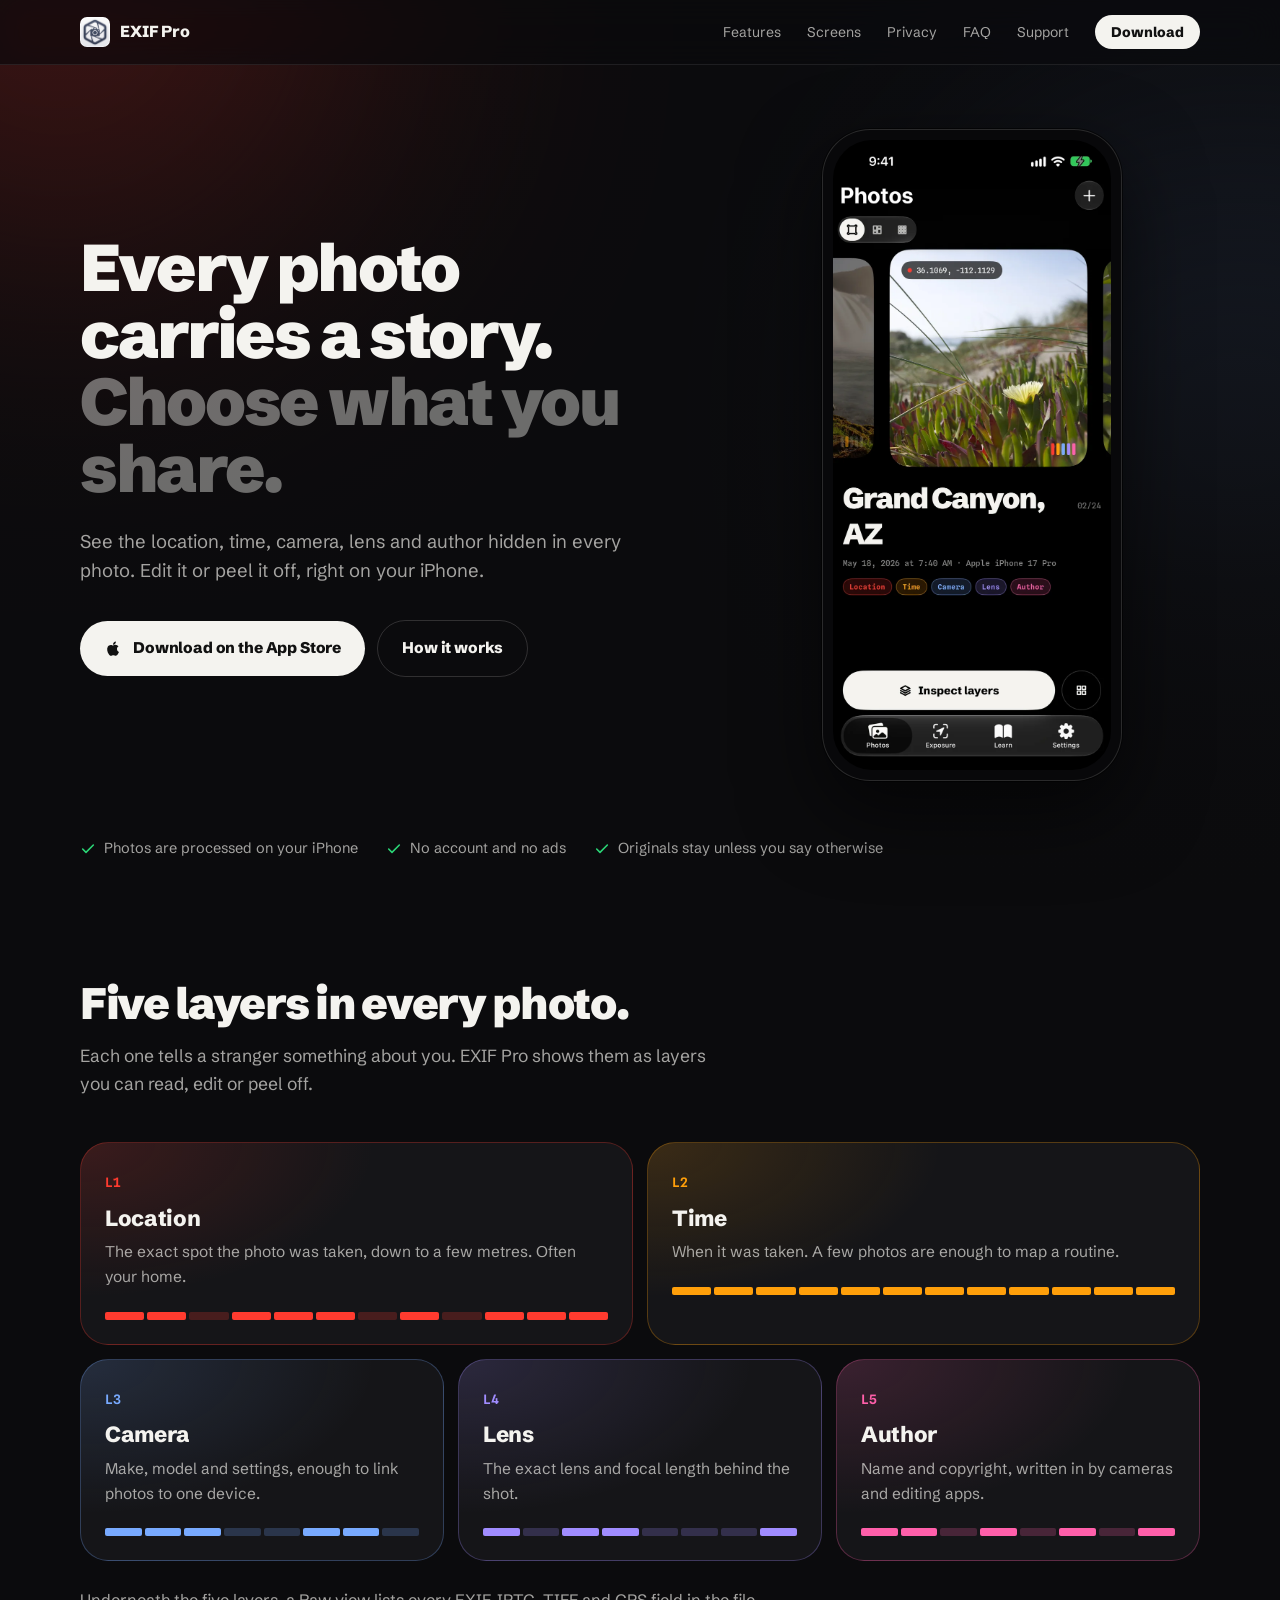
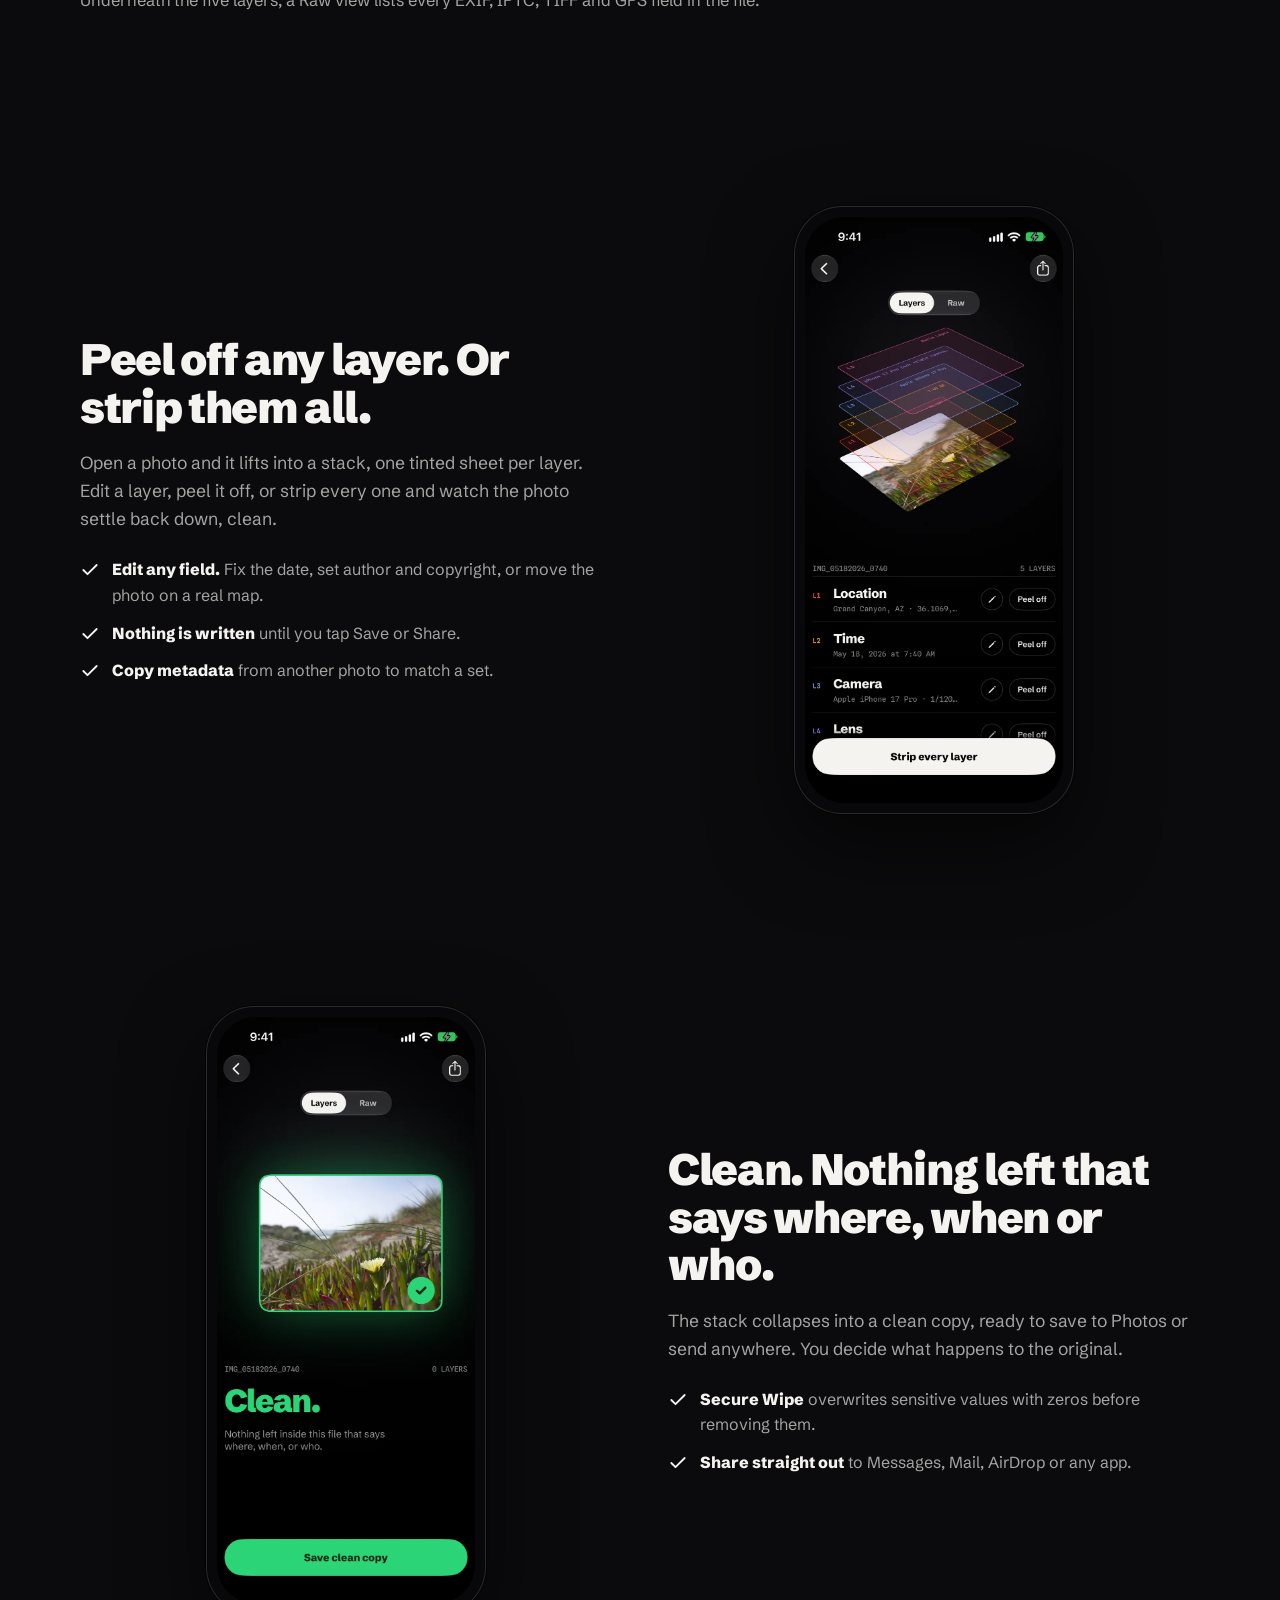
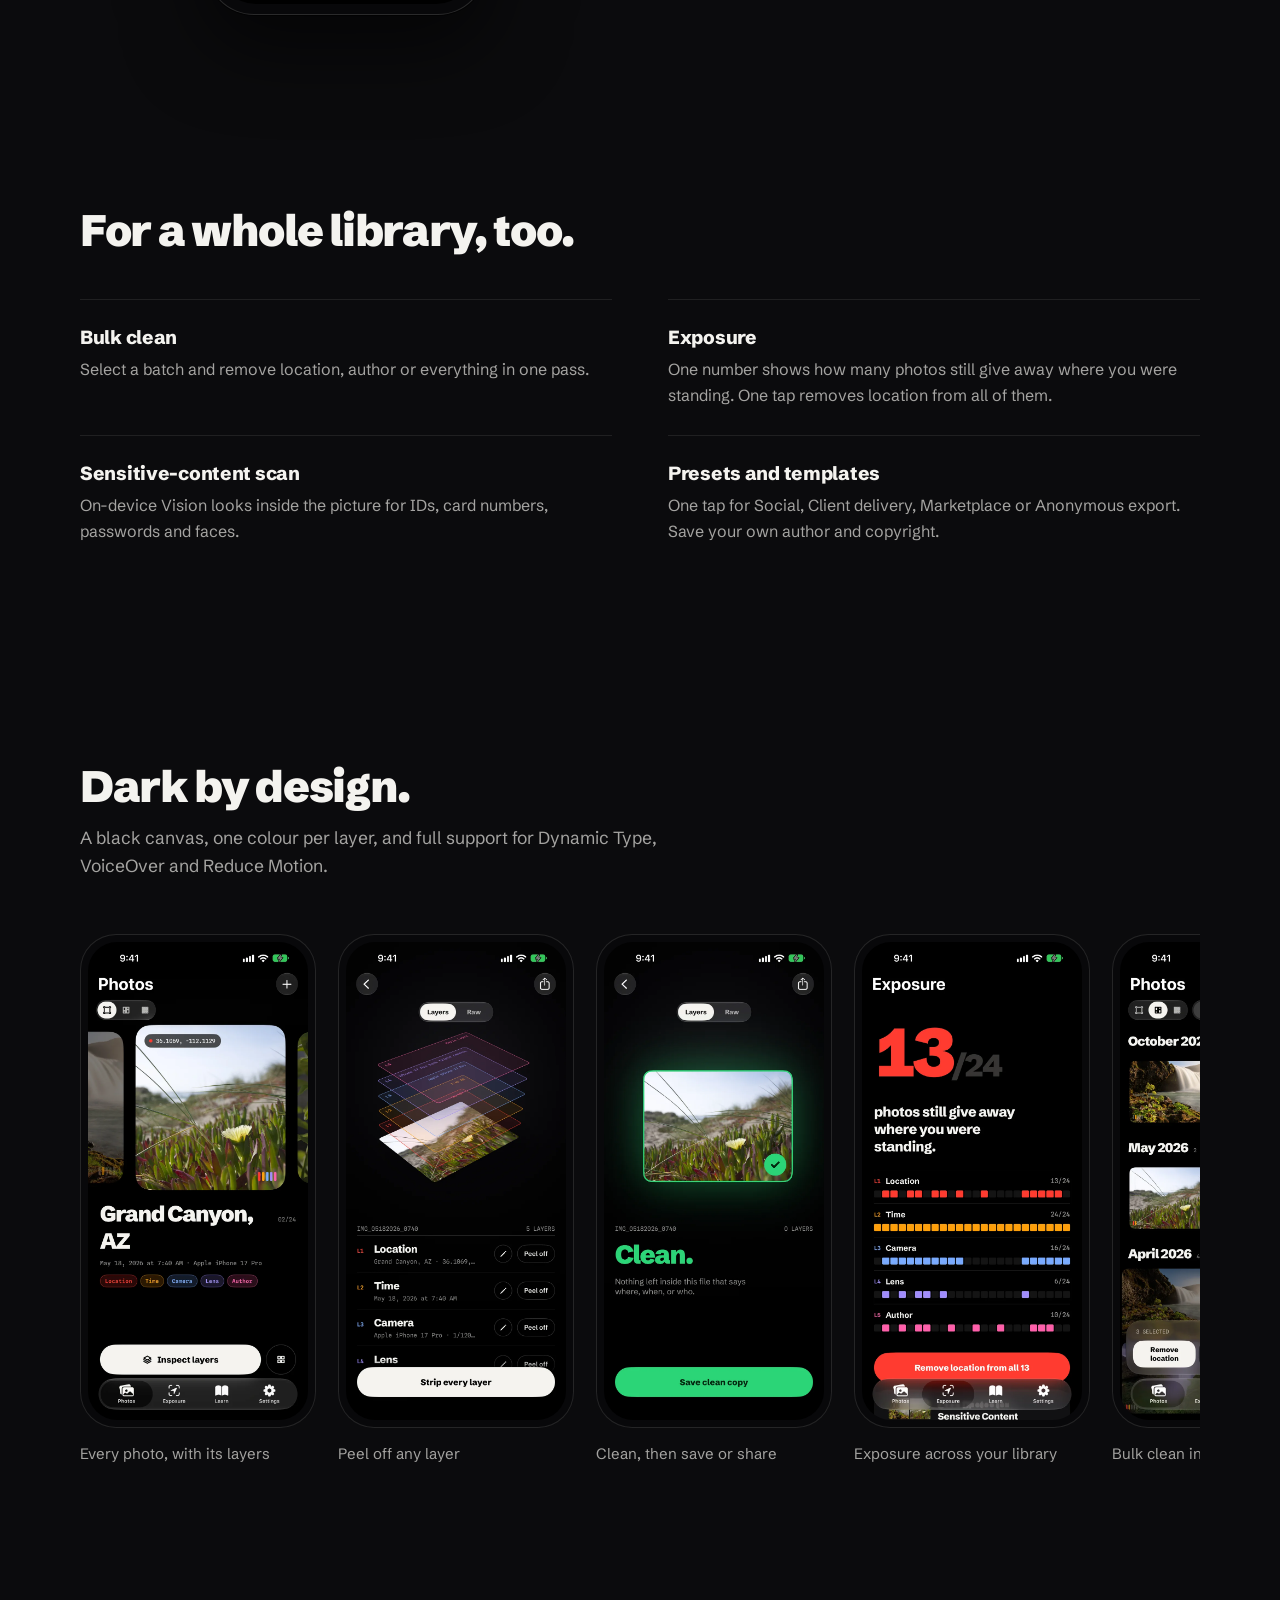
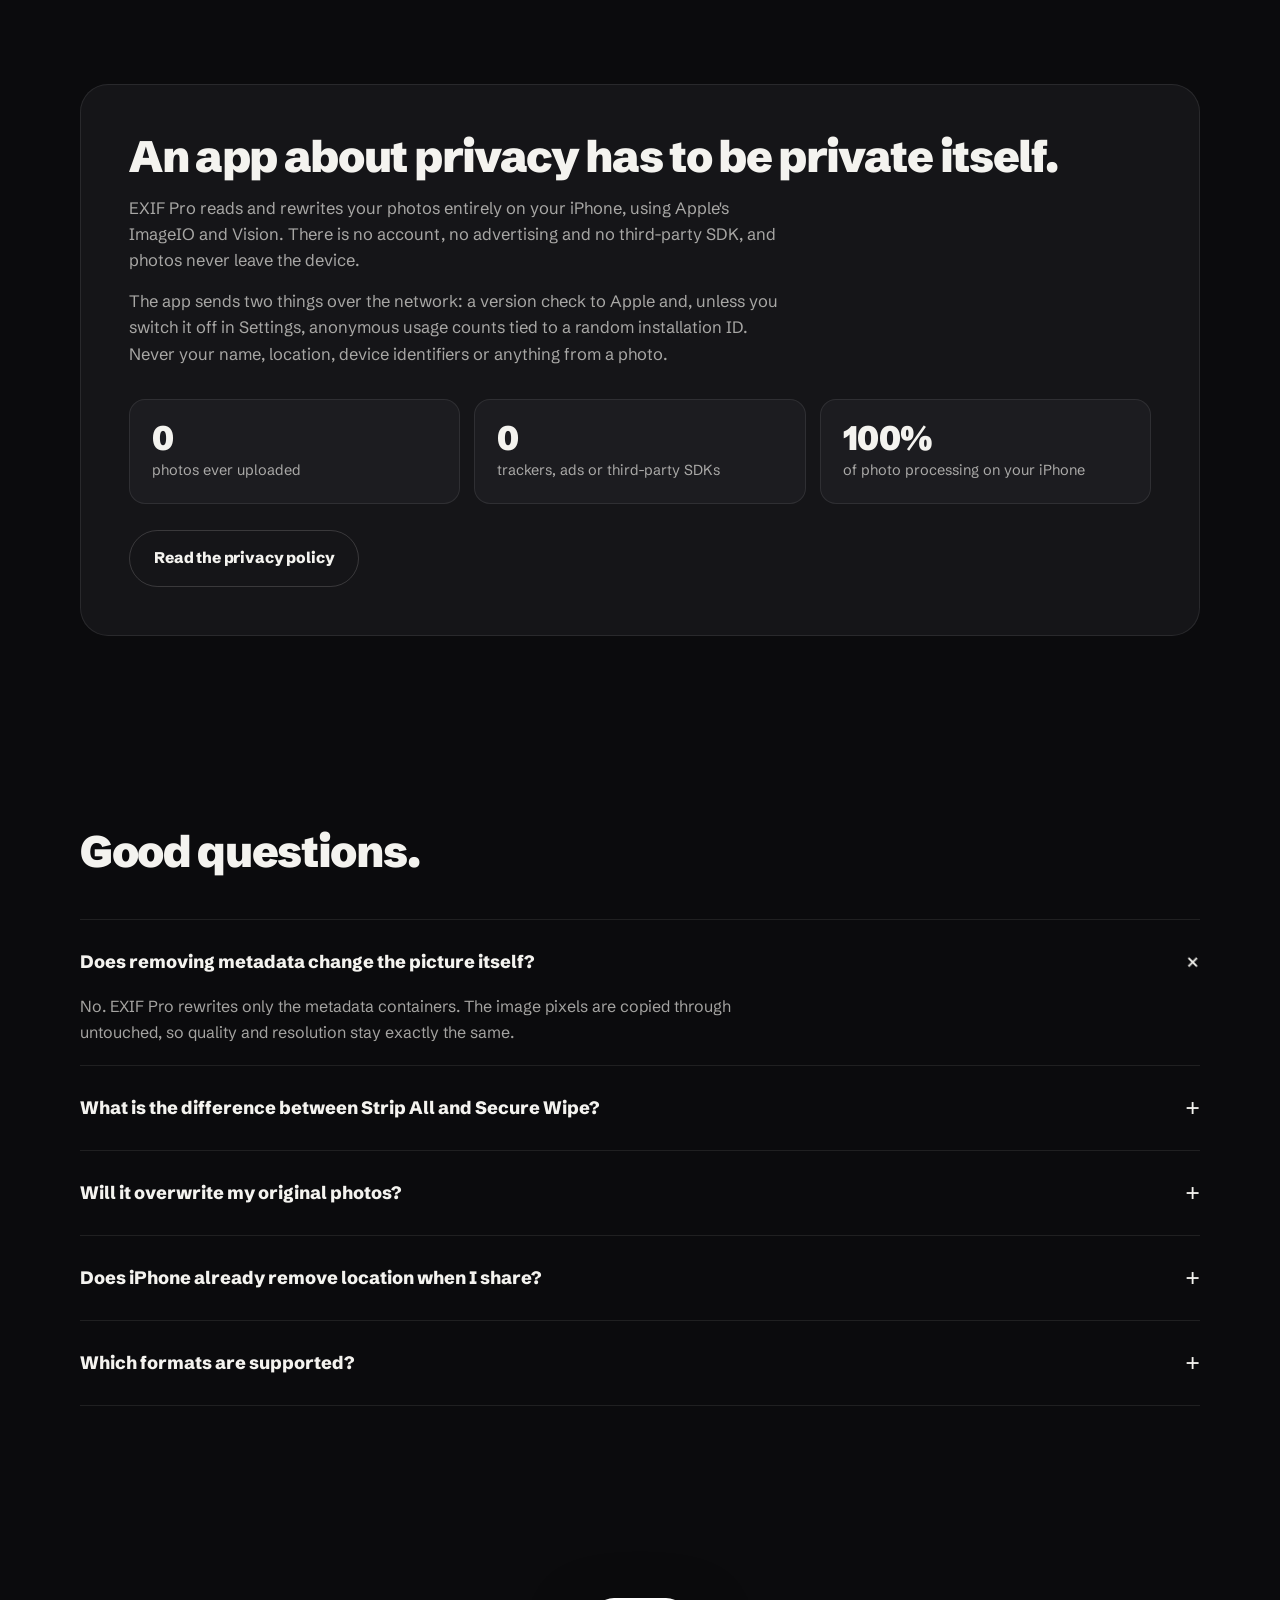
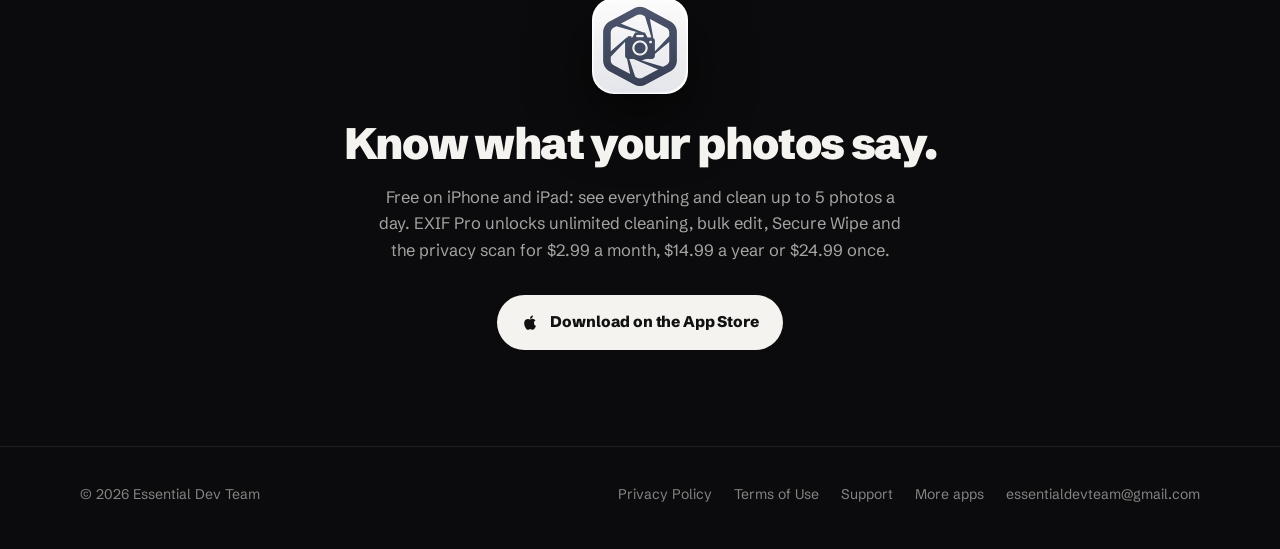
==== commit 88452b0c: "Refresh to the app's Layers design; build 7 screenshots - Schibsted Grotesk + Spline Sans Mono self-" ====
--- a/index.html
+++ b/index.html
@@ -3,21 +3,20 @@
 <head>
   <meta charset="UTF-8" />
   <meta name="viewport" content="width=device-width, initial-scale=1.0" />
-  <title>EXIF Pro — Photo Metadata Editor &amp; Privacy Cleaner for iPhone</title>
-  <meta name="description" content="EXIF Pro lets you see, edit, and strip photo metadata on iPhone. Remove GPS location, camera details, dates and author info before you share. Bulk clean, secure wipe, and a privacy dashboard — all on your device." />
+  <title>EXIF Pro: Photo Metadata Editor and Privacy Cleaner for iPhone</title>
+  <meta name="description" content="EXIF Pro shows the location, time, camera, lens and author hidden in your photos and lets you edit or remove them before you share. Bulk clean, secure wipe and an exposure dashboard, all on your iPhone." />
   <meta name="keywords" content="EXIF editor, remove EXIF, photo metadata, strip GPS from photos, remove location from photos iPhone, metadata cleaner, EXIF viewer" />
-  <meta property="og:title" content="EXIF Pro — Photo Metadata Editor for iPhone" />
-  <meta property="og:description" content="See, edit, and strip photo metadata before you share. Bulk clean, secure wipe, privacy dashboard. 100% on-device." />
+  <meta property="og:title" content="EXIF Pro: Photo Metadata Editor for iPhone" />
+  <meta property="og:description" content="See, edit and strip photo metadata before you share. Bulk clean, secure wipe, exposure dashboard. Processed on your iPhone." />
   <meta property="og:type" content="website" />
   <meta property="og:url" content="https://snrgwa-bot.github.io/exifpro/" />
   <meta property="og:image" content="https://snrgwa-bot.github.io/exifpro/assets/og-image.png" />
   <meta name="twitter:card" content="summary_large_image" />
-  <meta name="theme-color" content="#0d0f17" />
+  <meta name="theme-color" content="#0b0b0d" />
   <link rel="icon" type="image/png" href="assets/icon-64.png" />
   <link rel="apple-touch-icon" href="assets/icon-180.png" />
-  <link rel="preconnect" href="https://fonts.googleapis.com" />
-  <link rel="preconnect" href="https://fonts.gstatic.com" crossorigin />
-  <link href="https://fonts.googleapis.com/css2?family=Inter:wght@400;500;600;700;800&display=swap" rel="stylesheet" />
+  <link rel="preload" href="assets/fonts/SchibstedGrotesk-Black.woff" as="font" type="font/woff" crossorigin />
+  <link rel="preload" href="assets/shots/photos.webp" as="image" />
   <link rel="stylesheet" href="style.css" />
   <script type="application/ld+json">
   {
@@ -26,20 +25,23 @@
     "name": "EXIF Pro",
     "operatingSystem": "iOS",
     "applicationCategory": "PhotoApplication",
-    "description": "See, edit, and strip photo metadata on iPhone. Remove GPS, camera details, dates and author info before you share.",
+    "description": "See, edit and strip photo metadata on iPhone. Remove GPS, camera details, dates and author info before you share.",
     "offers": [ { "@type": "Offer", "price": "0", "priceCurrency": "USD" }, { "@type": "Offer", "price": "24.99", "priceCurrency": "USD", "name": "EXIF Pro Lifetime" } ],
     "author": { "@type": "Organization", "name": "Essential Dev Team", "url": "https://essentialdevteam.com/" },
     "url": "https://apps.apple.com/app/id6774123180"
   }
   </script>
+  <script>document.documentElement.classList.add('js');</script>
 </head>
 <body>
-  <div class="aurora" aria-hidden="true"><span class="o1"></span><span class="o2"></span><span class="o3"></span></div>
+  <div class="glow" aria-hidden="true"><span class="g1"></span><span class="g2"></span></div>
 
   <header class="nav">
     <div class="container">
-      <a class="brand" href="index.html"><img src="assets/icon-64.png" alt="" width="32" height="32" /> EXIF Pro</a>
-      <button class="nav-toggle" id="navToggle" aria-label="Toggle menu" aria-expanded="false">☰</button>
+      <a class="brand" href="index.html"><img src="assets/icon-64.png" alt="" width="30" height="30" /> EXIF Pro</a>
+      <button class="nav-toggle" id="navToggle" aria-label="Menu" aria-expanded="false" aria-controls="navLinks">
+        <svg viewBox="0 0 24 24" fill="none" stroke="currentColor" stroke-width="2" stroke-linecap="round" aria-hidden="true"><path d="M4 7h16M4 12h16M4 17h16"/></svg>
+      </button>
       <ul class="nav-links" id="navLinks">
         <li><a href="#features">Features</a></li>
         <li><a href="#screens">Screens</a></li>
@@ -52,179 +54,164 @@
   </header>
 
   <main>
-    <!-- HERO -->
     <section class="hero">
       <div class="container">
         <div>
-          <span class="eyebrow">Photo metadata, under your control</span>
-          <h1>Every photo carries a story.<br /><span class="grad">Choose what you share.</span></h1>
-          <p class="lead">EXIF Pro shows exactly what is hidden inside your photos — GPS location, camera, dates, author — and lets you edit or wipe it in seconds. Everything happens on your iPhone.</p>
+          <h1>Every photo carries a story. <span class="dim">Choose what you share.</span></h1>
+          <p class="lead">See the location, time, camera, lens and author hidden in every photo. Edit it or peel it off, right on your iPhone.</p>
           <div class="hero-actions">
             <a class="btn btn-primary" href="https://apps.apple.com/app/id6774123180">
               <svg viewBox="0 0 24 24" fill="currentColor" aria-hidden="true"><path d="M16.37 12.68c-.02-2.3 1.88-3.4 1.96-3.45-1.07-1.56-2.73-1.78-3.32-1.8-1.41-.14-2.76.83-3.48.83-.72 0-1.83-.81-3-.79-1.55.02-2.97.9-3.77 2.28-1.61 2.79-.41 6.92 1.16 9.18.77 1.11 1.68 2.35 2.87 2.31 1.15-.05 1.59-.75 2.98-.75s1.79.75 3.01.72c1.24-.02 2.03-1.13 2.79-2.24.88-1.29 1.24-2.53 1.26-2.6-.03-.01-2.42-.93-2.46-3.69zM14.1 5.94c.63-.77 1.06-1.84.94-2.9-.91.04-2.01.61-2.67 1.37-.58.68-1.1 1.77-.96 2.81 1.02.08 2.05-.52 2.69-1.28z"/></svg>
               Download on the App Store
             </a>
-            <a class="btn btn-ghost" href="#features">See what it does</a>
-          </div>
-          <p class="hero-note">Free to start · No account · No ads · Nothing leaves your phone</p>
-        </div>
-
-        <div class="phone-wrap">
-          <div class="chip c1"><span class="dot" style="background:#ff5b5b;box-shadow:0 0 10px #ff5b5b"></span> GPS location found</div>
-          <div class="chip c2"><svg viewBox="0 0 24 24" fill="none" stroke="#59d980" stroke-width="2.2" stroke-linecap="round" stroke-linejoin="round"><path d="M20 6 9 17l-5-5"/></svg> Metadata removed</div>
-          <div class="chip c3"><svg viewBox="0 0 24 24" fill="none" stroke="#4dccff" stroke-width="2" stroke-linecap="round" stroke-linejoin="round"><path d="M12 22s8-4 8-10V5l-8-3-8 3v7c0 6 8 10 8 10z"/></svg> Safe to share</div>
-          <div class="phone"><div class="screen"><img src="assets/shots/photos.png" alt="EXIF Pro Photos tab: a photo card with its location, time, camera, lens and author layers" width="402" height="874" /></div></div>
-        </div>
+            <a class="btn btn-ghost" href="#features">How it works</a>
+          </div>
+        </div>
+        <div class="phone"><div class="screen"><img src="assets/shots/photos.webp" alt="EXIF Pro Photos tab: a photo card titled Grand Canyon, AZ with its location, time, camera, lens and author layers" width="804" height="1747" /></div></div>
       </div>
     </section>
 
     <div class="trust container">
       <ul>
-        <li><svg viewBox="0 0 24 24" fill="none" stroke="currentColor" stroke-width="2.4" stroke-linecap="round" stroke-linejoin="round"><path d="M20 6 9 17l-5-5"/></svg> 100% on-device processing</li>
-        <li><svg viewBox="0 0 24 24" fill="none" stroke="currentColor" stroke-width="2.4" stroke-linecap="round" stroke-linejoin="round"><path d="M20 6 9 17l-5-5"/></svg> No accounts, no tracking, no ads</li>
-        <li><svg viewBox="0 0 24 24" fill="none" stroke="currentColor" stroke-width="2.4" stroke-linecap="round" stroke-linejoin="round"><path d="M20 6 9 17l-5-5"/></svg> Originals are never touched without asking</li>
-        <li><svg viewBox="0 0 24 24" fill="none" stroke="currentColor" stroke-width="2.4" stroke-linecap="round" stroke-linejoin="round"><path d="M20 6 9 17l-5-5"/></svg> iPhone &amp; iPad · One cinematic dark design</li>
+        <li><svg viewBox="0 0 24 24" fill="none" stroke="currentColor" stroke-width="2.4" stroke-linecap="round" stroke-linejoin="round" aria-hidden="true"><path d="M20 6 9 17l-5-5"/></svg> Photos are processed on your iPhone</li>
+        <li><svg viewBox="0 0 24 24" fill="none" stroke="currentColor" stroke-width="2.4" stroke-linecap="round" stroke-linejoin="round" aria-hidden="true"><path d="M20 6 9 17l-5-5"/></svg> No account and no ads</li>
+        <li><svg viewBox="0 0 24 24" fill="none" stroke="currentColor" stroke-width="2.4" stroke-linecap="round" stroke-linejoin="round" aria-hidden="true"><path d="M20 6 9 17l-5-5"/></svg> Originals stay unless you say otherwise</li>
       </ul>
     </div>
 
-    <!-- FEATURES -->
     <section id="features">
       <div class="container">
-        <div class="section-head center reveal">
-          <div class="kicker">Everything in one place</div>
-          <h2>Inspect. Edit. Strip. Share with confidence.</h2>
-          <p>A metadata toolkit that reads like a native iOS app, not a lab instrument.</p>
-        </div>
-        <div class="grid">
-          <div class="card reveal">
-            <div class="icon"><svg viewBox="0 0 24 24" fill="none" stroke="currentColor" stroke-width="2" stroke-linecap="round" stroke-linejoin="round"><circle cx="11" cy="11" r="7"/><path d="m20 20-3.5-3.5"/></svg></div>
-            <h3>See everything inside a photo</h3>
-            <p>Every photo is shown as five layers — Location, Time, Camera, Lens, Author — plus a Raw view of every EXIF, IPTC, TIFF and GPS field underneath.</p>
-          </div>
-          <div class="card violet reveal" data-delay="1">
-            <div class="icon"><svg viewBox="0 0 24 24" fill="none" stroke="currentColor" stroke-width="2" stroke-linecap="round" stroke-linejoin="round"><path d="M12 20h9"/><path d="M16.5 3.5a2.1 2.1 0 0 1 3 3L7 19l-4 1 1-4Z"/></svg></div>
-            <h3>Edit any field</h3>
-            <p>Fix the capture date, set author and copyright, rename, or move a photo to a new location on a real map with search and pin drop.</p>
-          </div>
-          <div class="card teal reveal" data-delay="2">
-            <div class="icon"><svg viewBox="0 0 24 24" fill="none" stroke="currentColor" stroke-width="2" stroke-linecap="round" stroke-linejoin="round"><path d="M3 6h18"/><path d="M8 6V4h8v2"/><path d="M19 6l-1 14H6L5 6"/><path d="M10 11v6M14 11v6"/></svg></div>
-            <h3>Strip it all — or secure wipe</h3>
-            <p>Remove every identifying field in one tap. Secure Wipe overwrites sensitive values with zeros so they cannot be recovered from the file.</p>
-          </div>
-          <div class="card reveal">
-            <div class="icon"><svg viewBox="0 0 24 24" fill="none" stroke="currentColor" stroke-width="2" stroke-linecap="round" stroke-linejoin="round"><rect x="3" y="3" width="7" height="7" rx="1.5"/><rect x="14" y="3" width="7" height="7" rx="1.5"/><rect x="3" y="14" width="7" height="7" rx="1.5"/><rect x="14" y="14" width="7" height="7" rx="1.5"/></svg></div>
-            <h3>Bulk clean hundreds at once</h3>
-            <p>Select a batch and remove location, shift dates, apply an author or run a full wipe across all of them in a single pass.</p>
-          </div>
-          <div class="card violet reveal" data-delay="1">
-            <div class="icon"><svg viewBox="0 0 24 24" fill="none" stroke="currentColor" stroke-width="2" stroke-linecap="round" stroke-linejoin="round"><path d="M12 22s8-4 8-10V5l-8-3-8 3v7c0 6 8 10 8 10z"/><path d="m9 12 2 2 4-4"/></svg></div>
-            <h3>Exposure, at a glance</h3>
-            <p>One number tells you how many photos still give away where you were standing. Heat strips show every layer across the library, and one tap removes location from all of them.</p>
-          </div>
-          <div class="card teal reveal" data-delay="2">
-            <div class="icon"><svg viewBox="0 0 24 24" fill="none" stroke="currentColor" stroke-width="2" stroke-linecap="round" stroke-linejoin="round"><path d="M2 12s3.5-7 10-7 10 7 10 7-3.5 7-10 7S2 12 2 12z"/><circle cx="12" cy="12" r="3"/></svg></div>
+        <div class="section-head reveal">
+          <h2>Five layers in every photo.</h2>
+          <p>Each one tells a stranger something about you. EXIF Pro shows them as layers you can read, edit or peel off.</p>
+        </div>
+        <div class="layers">
+          <div class="layer l1 wide reveal">
+            <span class="code">L1</span>
+            <h3>Location</h3>
+            <p>The exact spot the photo was taken, down to a few metres. Often your home.</p>
+            <div class="strip" aria-hidden="true"><i class="on"></i><i class="on"></i><i></i><i class="on"></i><i class="on"></i><i class="on"></i><i></i><i class="on"></i><i></i><i class="on"></i><i class="on"></i><i class="on"></i></div>
+          </div>
+          <div class="layer l2 wide reveal" data-delay="1">
+            <span class="code">L2</span>
+            <h3>Time</h3>
+            <p>When it was taken. A few photos are enough to map a routine.</p>
+            <div class="strip" aria-hidden="true"><i class="on"></i><i class="on"></i><i class="on"></i><i class="on"></i><i class="on"></i><i class="on"></i><i class="on"></i><i class="on"></i><i class="on"></i><i class="on"></i><i class="on"></i><i class="on"></i></div>
+          </div>
+          <div class="layer l3 reveal">
+            <span class="code">L3</span>
+            <h3>Camera</h3>
+            <p>Make, model and settings, enough to link photos to one device.</p>
+            <div class="strip" aria-hidden="true"><i class="on"></i><i class="on"></i><i class="on"></i><i></i><i></i><i class="on"></i><i class="on"></i><i></i></div>
+          </div>
+          <div class="layer l4 reveal" data-delay="1">
+            <span class="code">L4</span>
+            <h3>Lens</h3>
+            <p>The exact lens and focal length behind the shot.</p>
+            <div class="strip" aria-hidden="true"><i class="on"></i><i></i><i class="on"></i><i class="on"></i><i></i><i></i><i></i><i class="on"></i></div>
+          </div>
+          <div class="layer l5 reveal" data-delay="2">
+            <span class="code">L5</span>
+            <h3>Author</h3>
+            <p>Name and copyright, written in by cameras and editing apps.</p>
+            <div class="strip" aria-hidden="true"><i class="on"></i><i class="on"></i><i></i><i class="on"></i><i></i><i class="on"></i><i></i><i class="on"></i></div>
+          </div>
+        </div>
+        <p class="layers-note reveal">Underneath the five layers, a Raw view lists every EXIF, IPTC, TIFF and GPS field in the file.</p>
+      </div>
+    </section>
+
+    <section class="showcase">
+      <div class="container">
+        <div class="reveal">
+          <h2>Peel off any layer. Or strip them all.</h2>
+          <p class="lead">Open a photo and it lifts into a stack, one tinted sheet per layer. Edit a layer, peel it off, or strip every one and watch the photo settle back down, clean.</p>
+          <ul>
+            <li><svg viewBox="0 0 24 24" fill="none" stroke="currentColor" stroke-width="2.2" stroke-linecap="round" stroke-linejoin="round" aria-hidden="true"><path d="M20 6 9 17l-5-5"/></svg><span><b>Edit any field.</b> Fix the date, set author and copyright, or move the photo on a real map.</span></li>
+            <li><svg viewBox="0 0 24 24" fill="none" stroke="currentColor" stroke-width="2.2" stroke-linecap="round" stroke-linejoin="round" aria-hidden="true"><path d="M20 6 9 17l-5-5"/></svg><span><b>Nothing is written</b> until you tap Save or Share.</span></li>
+            <li><svg viewBox="0 0 24 24" fill="none" stroke="currentColor" stroke-width="2.2" stroke-linecap="round" stroke-linejoin="round" aria-hidden="true"><path d="M20 6 9 17l-5-5"/></svg><span><b>Copy metadata</b> from another photo to match a set.</span></li>
+          </ul>
+        </div>
+        <div class="phone reveal" data-delay="1"><div class="screen"><img src="assets/shots/inspect.webp" alt="EXIF Pro inspector: the photo lifted into five coloured metadata layers, with Peel off buttons" width="804" height="1747" loading="lazy" /></div></div>
+      </div>
+    </section>
+
+    <section class="showcase flip">
+      <div class="container">
+        <div class="reveal">
+          <h2>Clean. Nothing left that says where, when or who.</h2>
+          <p class="lead">The stack collapses into a clean copy, ready to save to Photos or send anywhere. You decide what happens to the original.</p>
+          <ul>
+            <li><svg viewBox="0 0 24 24" fill="none" stroke="currentColor" stroke-width="2.2" stroke-linecap="round" stroke-linejoin="round" aria-hidden="true"><path d="M20 6 9 17l-5-5"/></svg><span><b>Secure Wipe</b> overwrites sensitive values with zeros before removing them.</span></li>
+            <li><svg viewBox="0 0 24 24" fill="none" stroke="currentColor" stroke-width="2.2" stroke-linecap="round" stroke-linejoin="round" aria-hidden="true"><path d="M20 6 9 17l-5-5"/></svg><span><b>Share straight out</b> to Messages, Mail, AirDrop or any app.</span></li>
+          </ul>
+        </div>
+        <div class="phone reveal" data-delay="1"><div class="screen"><img src="assets/shots/clean.webp" alt="A photo stripped of every layer, marked Clean, with a green Save clean copy button" width="804" height="1747" loading="lazy" /></div></div>
+      </div>
+    </section>
+
+    <section>
+      <div class="container">
+        <div class="section-head reveal">
+          <h2>For a whole library, too.</h2>
+        </div>
+        <div class="more reveal">
+          <div>
+            <h3>Bulk clean</h3>
+            <p>Select a batch and remove location, author or everything in one pass.</p>
+          </div>
+          <div>
+            <h3>Exposure</h3>
+            <p>One number shows how many photos still give away where you were standing. One tap removes location from all of them.</p>
+          </div>
+          <div>
             <h3>Sensitive-content scan</h3>
-            <p>On-device Vision looks inside the picture for IDs, card numbers, passwords and faces, so you catch what metadata alone would miss.</p>
-          </div>
-          <div class="card reveal">
-            <div class="icon"><svg viewBox="0 0 24 24" fill="none" stroke="currentColor" stroke-width="2" stroke-linecap="round" stroke-linejoin="round"><path d="M4 7V4h3M17 4h3v3M20 17v3h-3M7 20H4v-3"/><rect x="8" y="8" width="8" height="8" rx="1.5"/></svg></div>
-            <h3>Presets &amp; templates</h3>
-            <p>One-tap presets for Social, Client delivery, Marketplace listing or Anonymous export. Save your own author and copyright templates.</p>
-          </div>
-          <div class="card violet reveal" data-delay="1">
-            <div class="icon"><svg viewBox="0 0 24 24" fill="none" stroke="currentColor" stroke-width="2" stroke-linecap="round" stroke-linejoin="round"><path d="M4 12v7a1 1 0 0 0 1 1h14a1 1 0 0 0 1-1v-7"/><path d="M12 3v12"/><path d="m7 8 5-5 5 5"/></svg></div>
-            <h3>Save a copy or share</h3>
-            <p>Write a cleaned copy back to Photos or export straight to Messages, Mail, AirDrop or any app. You decide what happens to the original.</p>
-          </div>
-          <div class="card teal reveal" data-delay="2">
-            <div class="icon"><svg viewBox="0 0 24 24" fill="none" stroke="currentColor" stroke-width="2" stroke-linecap="round" stroke-linejoin="round"><path d="M4 19.5A2.5 2.5 0 0 1 6.5 17H20"/><path d="M6.5 2H20v20H6.5A2.5 2.5 0 0 1 4 19.5v-15A2.5 2.5 0 0 1 6.5 2z"/></svg></div>
-            <h3>Learn what metadata reveals</h3>
-            <p>A built-in guide explains which fields expose your home, your routine or your gear — and which preset to pick before you post, sell or send.</p>
-          </div>
-        </div>
-      </div>
-    </section>
-
-    <!-- SHOWCASE: detail editor -->
-    <section class="showcase">
-      <div class="container">
-        <div class="reveal">
-          <div class="kicker">The inspector</div>
-          <h2>Peel off any layer. Or strip them all.</h2>
-          <p class="lead" style="font-size:17px;margin-bottom:0">Open a photo and it lifts into a stack: one tinted sheet per layer of metadata it carries. Edit a layer, peel it off, or strip every one and watch the photo settle back down, clean.</p>
-          <ul>
-            <li><svg viewBox="0 0 24 24" fill="none" stroke="currentColor" stroke-width="2.2" stroke-linecap="round" stroke-linejoin="round"><path d="M20 6 9 17l-5-5"/></svg><span><b>Layers / Raw</b> — the five layers that matter, or every raw dictionary key.</span></li>
-            <li><svg viewBox="0 0 24 24" fill="none" stroke="currentColor" stroke-width="2.2" stroke-linecap="round" stroke-linejoin="round"><path d="M20 6 9 17l-5-5"/></svg><span><b>Unsaved-changes guard</b> — nothing is written until you tap Save or Share.</span></li>
-            <li><svg viewBox="0 0 24 24" fill="none" stroke="currentColor" stroke-width="2.2" stroke-linecap="round" stroke-linejoin="round"><path d="M20 6 9 17l-5-5"/></svg><span><b>Copy metadata</b> from another photo to match a set.</span></li>
-          </ul>
-        </div>
-        <div class="phone-wrap reveal" data-delay="1">
-          <div class="phone"><div class="screen"><img src="assets/shots/inspect.png" alt="EXIF Pro inspector showing a photo lifted into five metadata layers" width="402" height="874" loading="lazy" /></div></div>
-        </div>
-      </div>
-    </section>
-
-    <!-- SHOWCASE: full-screen viewer (video) -->
-    <section class="showcase flip">
-      <div class="container">
-        <div class="reveal">
-          <div class="kicker">Strip it all</div>
-          <h2>Swipe, inspect, strip. Done.</h2>
-          <p class="lead" style="font-size:17px;margin-bottom:0">Flick between photos and the place, date and layers update under your thumb. Open one, strip every layer, and the stack collapses into a clean copy ready to save or share.</p>
-          <ul>
-            <li><svg viewBox="0 0 24 24" fill="none" stroke="currentColor" stroke-width="2.2" stroke-linecap="round" stroke-linejoin="round"><path d="M20 6 9 17l-5-5"/></svg><span><b>Headline per photo</b> — the city it was taken in, straight from its GPS.</span></li>
-            <li><svg viewBox="0 0 24 24" fill="none" stroke="currentColor" stroke-width="2.2" stroke-linecap="round" stroke-linejoin="round"><path d="M20 6 9 17l-5-5"/></svg><span><b>Strip every layer</b> peels them off one by one, then the photo turns Clean.</span></li>
-          </ul>
-        </div>
-        <div class="phone-wrap reveal" data-delay="1">
-          <div class="phone"><div class="screen">
-            <img src="assets/shots/clean.png" alt="A photo stripped of every layer, marked Clean with a green ring" width="402" height="874" loading="lazy" />
-          </div></div>
-        </div>
-      </div>
-    </section>
-
-    <!-- SCREENS -->
+            <p>On-device Vision looks inside the picture for IDs, card numbers, passwords and faces.</p>
+          </div>
+          <div>
+            <h3>Presets and templates</h3>
+            <p>One tap for Social, Client delivery, Marketplace or Anonymous export. Save your own author and copyright.</p>
+          </div>
+        </div>
+      </div>
+    </section>
+
     <section id="screens">
       <div class="container">
-        <div class="section-head center reveal">
-          <div class="kicker">Screens</div>
-          <h2>Designed for iOS. Dark by design.</h2>
-          <p>Photo-first and cinematic: a black canvas, one colour per layer, Dynamic Type, VoiceOver and Reduce Motion.</p>
-        </div>
-        <div class="gallery" id="gallery">
-          <figure><div class="shot"><img src="assets/shots/photos.png" alt="Photos tab with a photo card and its metadata layers" loading="lazy" width="402" height="874" /></div><figcaption>Photos, with the layers each one carries</figcaption></figure>
-          <figure><div class="shot"><img src="assets/shots/inspect.png" alt="Inspector with the photo lifted into five layers" loading="lazy" width="402" height="874" /></div><figcaption>Inspect: peel off any layer</figcaption></figure>
-          <figure><div class="shot"><img src="assets/shots/clean.png" alt="A clean photo with a green ring and check" loading="lazy" width="402" height="874" /></div><figcaption>Clean. Save or share</figcaption></figure>
-          <figure><div class="shot"><img src="assets/shots/exposure.png" alt="Exposure tab counting photos that still reveal a location" loading="lazy" width="402" height="874" /></div><figcaption>Exposure across your library</figcaption></figure>
-          <figure><div class="shot"><img src="assets/shots/bulk.png" alt="Grid with three photos selected and bulk actions" loading="lazy" width="402" height="874" /></div><figcaption>Bulk clean in one pass</figcaption></figure>
-          <figure><div class="shot"><img src="assets/shots/learn.png" alt="Learn tab" loading="lazy" width="402" height="874" /></div><figcaption>Learn what metadata reveals</figcaption></figure>
-        </div>
-      </div>
-    </section>
-
-    <!-- PRIVACY -->
+        <div class="section-head reveal">
+          <h2>Dark by design.</h2>
+          <p>A black canvas, one colour per layer, and full support for Dynamic Type, VoiceOver and Reduce Motion.</p>
+        </div>
+        <div class="gallery">
+          <figure><div class="shot"><img src="assets/shots/photos.webp" alt="Photos tab with a photo card and its metadata layers" loading="lazy" width="804" height="1747" /></div><figcaption>Every photo, with its layers</figcaption></figure>
+          <figure><div class="shot"><img src="assets/shots/inspect.webp" alt="Inspector with the photo lifted into five layers" loading="lazy" width="804" height="1747" /></div><figcaption>Peel off any layer</figcaption></figure>
+          <figure><div class="shot"><img src="assets/shots/clean.webp" alt="A clean photo with a green check" loading="lazy" width="804" height="1747" /></div><figcaption>Clean, then save or share</figcaption></figure>
+          <figure><div class="shot"><img src="assets/shots/exposure.webp" alt="Exposure tab: 13 of 24 photos still reveal a location, with a strip per layer" loading="lazy" width="804" height="1747" /></div><figcaption>Exposure across your library</figcaption></figure>
+          <figure><div class="shot"><img src="assets/shots/bulk.webp" alt="Photo grid with three photos selected and bulk actions" loading="lazy" width="804" height="1747" /></div><figcaption>Bulk clean in one pass</figcaption></figure>
+          <figure><div class="shot"><img src="assets/shots/learn.webp" alt="Learn tab: what your photos quietly carry" loading="lazy" width="804" height="1747" /></div><figcaption>Learn what metadata reveals</figcaption></figure>
+        </div>
+      </div>
+    </section>
+
     <section id="privacy">
       <div class="container">
         <div class="callout reveal">
-          <div class="kicker">Privacy by design</div>
           <h2>An app about privacy has to be private itself.</h2>
-          <p style="color:var(--muted);margin-top:12px;max-width:640px">EXIF Pro reads and rewrites your photos entirely on your iPhone using Apple's ImageIO and Vision frameworks. There is no account, no advertising and no third-party SDK. Photos never leave the device. The app sends two things over the network: a version check to Apple, and, unless you switch it off in Settings, anonymous usage counts (which screens are used, how many photos were cleaned) tied to a random installation ID — never your name, location, device identifiers or anything from a photo.</p>
-          <div class="grid">
-            <div class="stat"><b>0</b><span>photos uploaded — ever</span></div>
+          <p>EXIF Pro reads and rewrites your photos entirely on your iPhone, using Apple's ImageIO and Vision. There is no account, no advertising and no third-party SDK, and photos never leave the device.</p>
+          <p>The app sends two things over the network: a version check to Apple and, unless you switch it off in Settings, anonymous usage counts tied to a random installation ID. Never your name, location, device identifiers or anything from a photo.</p>
+          <div class="stats">
+            <div class="stat"><b>0</b><span>photos ever uploaded</span></div>
             <div class="stat"><b>0</b><span>trackers, ads or third-party SDKs</span></div>
-            <div class="stat"><b>100%</b><span>processing on your device</span></div>
-          </div>
-          <p style="margin-top:22px"><a class="btn btn-ghost" href="privacy.html">Read the privacy policy</a></p>
-        </div>
-      </div>
-    </section>
-
-    <!-- FAQ -->
+            <div class="stat"><b>100%</b><span>of photo processing on your iPhone</span></div>
+          </div>
+          <a class="btn btn-ghost" href="privacy.html">Read the privacy policy</a>
+        </div>
+      </div>
+    </section>
+
     <section id="faq">
       <div class="container">
         <div class="section-head reveal">
-          <div class="kicker">FAQ</div>
           <h2>Good questions.</h2>
         </div>
         <div class="faq reveal">
@@ -252,12 +239,11 @@
       </div>
     </section>
 
-    <!-- DOWNLOAD -->
     <section class="download" id="download">
       <div class="container reveal">
         <img class="icon-big" src="assets/icon-192.png" alt="EXIF Pro app icon" width="96" height="96" loading="lazy" />
         <h2>Know what your photos say.</h2>
-        <p>Free to start on iPhone and iPad: see everything and clean up to 5 photos a day. EXIF Pro unlocks unlimited cleaning, bulk edit, Secure Wipe and the privacy scan for $2.99/month, $14.99/year or $24.99 once.</p>
+        <p>Free on iPhone and iPad: see everything and clean up to 5 photos a day. EXIF Pro unlocks unlimited cleaning, bulk edit, Secure Wipe and the privacy scan for $2.99 a month, $14.99 a year or $24.99 once.</p>
         <a class="btn btn-primary" href="https://apps.apple.com/app/id6774123180">
           <svg viewBox="0 0 24 24" fill="currentColor" aria-hidden="true"><path d="M16.37 12.68c-.02-2.3 1.88-3.4 1.96-3.45-1.07-1.56-2.73-1.78-3.32-1.8-1.41-.14-2.76.83-3.48.83-.72 0-1.83-.81-3-.79-1.55.02-2.97.9-3.77 2.28-1.61 2.79-.41 6.92 1.16 9.18.77 1.11 1.68 2.35 2.87 2.31 1.15-.05 1.59-.75 2.98-.75s1.79.75 3.01.72c1.24-.02 2.03-1.13 2.79-2.24.88-1.29 1.24-2.53 1.26-2.6-.03-.01-2.42-.93-2.46-3.69zM14.1 5.94c.63-.77 1.06-1.84.94-2.9-.91.04-2.01.61-2.67 1.37-.58.68-1.1 1.77-.96 2.81 1.02.08 2.05-.52 2.69-1.28z"/></svg>
           Download on the App Store
@@ -268,7 +254,7 @@
 
   <footer>
     <div class="container">
-      <div>© <span id="year"></span> Essential Dev Team · EXIF Pro</div>
+      <div>© <span id="year"></span> Essential Dev Team</div>
       <nav>
         <a href="privacy.html">Privacy Policy</a>
         <a href="terms.html">Terms of Use</a>
@@ -282,29 +268,18 @@
   <script>
     document.getElementById('year').textContent = new Date().getFullYear();
 
-    // Mobile nav
     const toggle = document.getElementById('navToggle'), links = document.getElementById('navLinks');
     toggle.addEventListener('click', () => {
       const open = links.classList.toggle('open');
       toggle.setAttribute('aria-expanded', open);
     });
-    links.querySelectorAll('a').forEach(a => a.addEventListener('click', () => links.classList.remove('open')));
-
-    // Reveal on scroll
+    links.querySelectorAll('a').forEach(a => a.addEventListener('click', () => { links.classList.remove('open'); toggle.setAttribute('aria-expanded', false); }));
+
+    // Reveal on scroll (IntersectionObserver, no scroll listeners). Hidden only when JS runs.
     const io = new IntersectionObserver((entries) => {
       entries.forEach(e => { if (e.isIntersecting) { e.target.classList.add('in'); io.unobserve(e.target); } });
     }, { threshold: 0.12 });
     document.querySelectorAll('.reveal').forEach(el => io.observe(el));
-
-    // Card hover glow follows the pointer
-    document.querySelectorAll('.card').forEach(card => {
-      card.addEventListener('pointermove', (e) => {
-        const r = card.getBoundingClientRect();
-        card.style.setProperty('--mx', ((e.clientX - r.left) / r.width * 100) + '%');
-        card.style.setProperty('--my', ((e.clientY - r.top) / r.height * 100) + '%');
-      });
-    });
-
   </script>
 </body>
 </html>
--- a/style.css
+++ b/style.css
@@ -1,300 +1,259 @@
-/* EXIF Pro — site styles (Dark Aurora Glow, matches the app's onboarding) */
+/* EXIF Pro site styles. Same language as the app's Layers design:
+   black canvas, paper-white type, one colour per metadata layer,
+   Schibsted Grotesk display + Spline Sans Mono labels (self-hosted, no Google). */
 *, *::before, *::after { box-sizing: border-box; margin: 0; padding: 0; }
 
+@font-face { font-family: "Schibsted Grotesk"; src: url("assets/fonts/SchibstedGrotesk-Regular.woff") format("woff"); font-weight: 400; font-display: swap; }
+@font-face { font-family: "Schibsted Grotesk"; src: url("assets/fonts/SchibstedGrotesk-SemiBold.woff") format("woff"); font-weight: 600; font-display: swap; }
+@font-face { font-family: "Schibsted Grotesk"; src: url("assets/fonts/SchibstedGrotesk-ExtraBold.woff") format("woff"); font-weight: 800; font-display: swap; }
+@font-face { font-family: "Schibsted Grotesk"; src: url("assets/fonts/SchibstedGrotesk-Black.woff") format("woff"); font-weight: 900; font-display: swap; }
+@font-face { font-family: "Spline Sans Mono"; src: url("assets/fonts/SplineSansMono-Medium.woff") format("woff"); font-weight: 500; font-display: swap; }
+@font-face { font-family: "Spline Sans Mono"; src: url("assets/fonts/SplineSansMono-SemiBold.woff") format("woff"); font-weight: 600; font-display: swap; }
+
 :root {
-  --ink:        #0d0f17;
-  --ink-2:      #12151f;
-  --ink-3:      #181c28;
-  --line:       rgba(255,255,255,.08);
-  --line-2:     rgba(255,255,255,.14);
-  --text:       #f2f4f8;
-  --muted:      #9aa3b5;
-  --faint:      #6b7385;
-  --blue:       #3385ff;
-  --cyan:       #4dccff;
-  --violet:     #8061ff;
-  --orchid:     #c773ff;
-  --teal:       #1abda8;
-  --green:      #59d980;
-  --accent:     linear-gradient(135deg, var(--blue), var(--cyan));
-  --radius:     16px;
-  --radius-lg:  28px;
-  --shadow:     0 20px 60px rgba(0,0,0,.45);
-  --max:        1120px;
-  --ease:       cubic-bezier(.2,.7,.2,1);
+  /* Surfaces: off-black, never pure black (the app's ink is black; the web needs depth) */
+  --ink:     #0b0b0d;
+  --panel:   #151518;
+  --panel-2: #1c1c20;
+  --line:    rgba(244,243,239,.09);
+  --line-2:  rgba(244,243,239,.16);
+  /* Type */
+  --paper:   #f4f3ef;
+  --muted:   rgba(244,243,239,.66);   /* >= 4.5:1 on --ink */
+  --faint:   rgba(244,243,239,.52);
+  /* The five layers (semantic, same as the app) + the clean state */
+  --l1: #ff3b2f;  /* Location */
+  --l2: #ff9f0a;  /* Time */
+  --l3: #78aaff;  /* Camera */
+  --l4: #a08cff;  /* Lens */
+  --l5: #ff5faa;  /* Author */
+  --clean: #2bd576;
+  --radius:    16px;
+  --radius-lg: 28px;
+  --max:       1120px;
+  --ease:      cubic-bezier(.16,1,.3,1);
+  --display: "Schibsted Grotesk", -apple-system, BlinkMacSystemFont, system-ui, sans-serif;
+  --mono:    "Spline Sans Mono", ui-monospace, SFMono-Regular, Menlo, monospace;
 }
 
 html { scroll-behavior: smooth; -webkit-text-size-adjust: 100%; }
 body {
-  font-family: 'Inter', -apple-system, BlinkMacSystemFont, 'SF Pro Text', system-ui, sans-serif;
+  font-family: var(--display);
   background: var(--ink);
-  color: var(--text);
+  color: var(--paper);
   line-height: 1.6;
   -webkit-font-smoothing: antialiased;
-  overflow-x: hidden;
+  overflow-x: clip;
 }
 a { color: inherit; text-decoration: none; }
-img, video { max-width: 100%; display: block; }
+img, video { max-width: 100%; height: auto; display: block; }
 .container { width: min(var(--max), 100% - 40px); margin-inline: auto; }
-.sr-only { position: absolute; width: 1px; height: 1px; overflow: hidden; clip: rect(0 0 0 0); }
-
-/* ─── Aurora background ───────────────────────────────────────────── */
-.aurora {
-  position: fixed; inset: 0; z-index: -1; overflow: hidden; background: var(--ink);
-}
-.aurora span {
-  position: absolute; border-radius: 50%; filter: blur(120px); opacity: .5;
-  will-change: transform;
-  animation: drift 26s var(--ease) infinite alternate;
-}
-.aurora .o1 { width: 620px; height: 620px; background: var(--blue);   left: -220px; top: -260px; }
-.aurora .o2 { width: 520px; height: 520px; background: var(--cyan);   right: -200px; top: 120px; opacity: .38; animation-duration: 31s; animation-delay: -8s; }
-.aurora .o3 { width: 560px; height: 560px; background: var(--violet); left: 30%; bottom: -320px; opacity: .3; animation-duration: 37s; animation-delay: -15s; }
-.aurora::after {
-  content: ""; position: absolute; inset: 0;
-  background: linear-gradient(180deg, transparent 0%, rgba(13,15,23,.75) 70%, var(--ink) 100%);
-}
-@keyframes drift {
-  0%   { transform: translate(0,0) scale(1); }
-  50%  { transform: translate(60px,-40px) scale(1.06); }
-  100% { transform: translate(-40px,50px) scale(.96); }
-}
+.mono { font-family: var(--mono); font-weight: 500; letter-spacing: 0; }
+
+/* ─── Background: two faint layer-colour glows, no blue/violet aurora ─── */
+.glow { position: fixed; inset: 0; z-index: -1; overflow: hidden; background: var(--ink); pointer-events: none; }
+.glow span { position: absolute; border-radius: 50%; filter: blur(140px); opacity: .22; }
+.glow .g1 { width: 640px; height: 640px; background: var(--l1); left: -260px; top: -320px; }
+.glow .g2 { width: 560px; height: 560px; background: var(--l3); right: -240px; top: 140px; opacity: .16; }
+.glow::after { content: ""; position: absolute; inset: 0; background: linear-gradient(180deg, transparent 0%, rgba(11,11,13,.8) 65%, var(--ink) 100%); }
 
 /* ─── Nav ─────────────────────────────────────────────────────────── */
 .nav {
   position: sticky; top: 0; z-index: 50;
   backdrop-filter: saturate(160%) blur(18px); -webkit-backdrop-filter: saturate(160%) blur(18px);
-  background: rgba(13,15,23,.62); border-bottom: 1px solid var(--line);
+  background: rgba(11,11,13,.72); border-bottom: 1px solid var(--line);
 }
 .nav .container { display: flex; align-items: center; justify-content: space-between; height: 64px; }
-.brand { display: flex; align-items: center; gap: 10px; font-weight: 700; letter-spacing: -.01em; }
-.brand img { width: 32px; height: 32px; border-radius: 8px; }
+.brand { display: flex; align-items: center; gap: 10px; font-weight: 800; letter-spacing: -.01em; }
+.brand img { width: 30px; height: 30px; border-radius: 7px; }
 .nav-links { display: flex; align-items: center; gap: 26px; list-style: none; }
 .nav-links a { font-size: 14px; color: var(--muted); transition: color .2s; }
-.nav-links a:hover, .nav-links a.active { color: var(--text); }
-.nav-links .cta {
-  color: #fff; background: var(--accent); padding: 9px 16px; border-radius: 999px; font-weight: 600;
-  box-shadow: 0 8px 24px rgba(51,133,255,.35);
-}
-.nav-toggle { display: none; background: none; border: 0; color: var(--text); font-size: 26px; cursor: pointer; }
+.nav-links a:hover { color: var(--paper); }
+.nav-links .cta { color: #111; background: var(--paper); padding: 8px 16px; border-radius: 999px; font-weight: 800; }
+.nav-links .cta:hover { color: #111; }
+.nav-toggle { display: none; background: none; border: 0; color: var(--paper); cursor: pointer; padding: 8px; }
+.nav-toggle svg { width: 24px; height: 24px; }
 @media (max-width: 760px) {
   .nav-toggle { display: block; }
   .nav-links {
     position: absolute; top: 64px; left: 0; right: 0; flex-direction: column; align-items: stretch; gap: 0;
-    background: rgba(13,15,23,.96); border-bottom: 1px solid var(--line); display: none;
+    background: rgba(11,11,13,.97); border-bottom: 1px solid var(--line); display: none;
   }
   .nav-links.open { display: flex; }
   .nav-links li a { display: block; padding: 16px 20px; }
-  .nav-links .cta { border-radius: 0; box-shadow: none; }
-}
-
-/* ─── Buttons ─────────────────────────────────────────────────────── */
+  .nav-links .cta { border-radius: 0; }
+}
+
+/* ─── Buttons: paper capsule, like the app's primary action ───────── */
 .btn {
-  display: inline-flex; align-items: center; gap: 10px; padding: 14px 22px; border-radius: 999px;
-  font-weight: 600; font-size: 15px; transition: transform .2s var(--ease), box-shadow .2s;
-}
-.btn:active { transform: scale(.97); }
-.btn-primary { color: #fff; background: var(--accent); box-shadow: 0 12px 34px rgba(51,133,255,.4); }
-.btn-primary:hover { box-shadow: 0 16px 44px rgba(77,204,255,.5); transform: translateY(-1px); }
-.btn-ghost { color: var(--text); background: rgba(255,255,255,.07); border: 1px solid var(--line-2); }
-.btn-ghost:hover { background: rgba(255,255,255,.11); }
-.btn svg { width: 20px; height: 20px; }
+  display: inline-flex; align-items: center; gap: 10px; padding: 15px 24px; border-radius: 999px;
+  font-weight: 800; font-size: 15.5px; letter-spacing: -.01em;
+  transition: transform .2s var(--ease), background .2s;
+}
+.btn:active { transform: scale(.98); }
+.btn-primary { color: #111; background: var(--paper); }
+.btn-primary:hover { background: #fff; transform: translateY(-1px); }
+.btn-ghost { color: var(--paper); background: transparent; border: 1px solid var(--line-2); }
+.btn-ghost:hover { background: rgba(244,243,239,.06); }
+.btn svg { width: 19px; height: 19px; }
+
+/* ─── Type ────────────────────────────────────────────────────────── */
+h1 { font-size: clamp(40px, 5.4vw, 66px); line-height: 1.02; letter-spacing: -.035em; font-weight: 900; }
+h2 { font-size: clamp(30px, 3.8vw, 44px); line-height: 1.08; letter-spacing: -.03em; font-weight: 900; }
+h3 { font-size: 19px; line-height: 1.25; letter-spacing: -.015em; font-weight: 800; }
+.dim { color: rgba(244,243,239,.42); }   /* the app's "quietly carry." treatment; large text, >= 3:1 */
+.lead { font-size: 18.5px; color: var(--muted); max-width: 30em; }
 
 /* ─── Hero ────────────────────────────────────────────────────────── */
-.hero { padding: 72px 0 40px; }
-.hero .container { display: grid; grid-template-columns: 1.1fr .9fr; gap: 48px; align-items: center; }
-.eyebrow {
-  display: inline-flex; align-items: center; gap: 8px; font-size: 12.5px; font-weight: 600; letter-spacing: .08em;
-  text-transform: uppercase; color: var(--cyan); background: rgba(77,204,255,.1); border: 1px solid rgba(77,204,255,.25);
-  padding: 6px 12px; border-radius: 999px; margin-bottom: 22px;
-}
-.eyebrow::before { content: ""; width: 7px; height: 7px; border-radius: 50%; background: var(--cyan); box-shadow: 0 0 12px var(--cyan); }
-h1 { font-size: clamp(38px, 5.6vw, 64px); line-height: 1.04; letter-spacing: -.03em; font-weight: 800; }
-h1 .grad { background: var(--accent); -webkit-background-clip: text; background-clip: text; color: transparent; }
-.lead { font-size: 19px; color: var(--muted); margin: 22px 0 32px; max-width: 520px; }
-.hero-actions { display: flex; gap: 14px; flex-wrap: wrap; align-items: center; }
-.hero-note { margin-top: 18px; font-size: 13px; color: var(--faint); }
-
-.phone-wrap { position: relative; display: flex; justify-content: center; }
+.hero { padding: 64px 0 48px; }
+.hero .container { display: grid; grid-template-columns: 1.15fr .85fr; gap: 48px; align-items: center; }
+.hero .lead { margin: 24px 0 34px; }
+.hero-actions { display: flex; gap: 12px; flex-wrap: wrap; align-items: center; }
+
 .phone {
-  width: 300px; aspect-ratio: 402 / 874; border-radius: 48px; padding: 10px;
-  background: #0a0b10; border: 1px solid rgba(255,255,255,.16);
-  box-shadow: var(--shadow), 0 0 0 1px rgba(0,0,0,.6), 0 0 120px rgba(51,133,255,.28);
-  position: relative; z-index: 2;
-  animation: float 7s ease-in-out infinite;
+  width: 300px; aspect-ratio: 402 / 874; border-radius: 48px; padding: 10px; margin-inline: auto;
+  background: #08080a; border: 1px solid rgba(244,243,239,.14);
+  box-shadow: 0 30px 80px rgba(0,0,0,.6), 0 0 0 1px rgba(0,0,0,.6);
 }
 .phone .screen { width: 100%; height: 100%; border-radius: 39px; overflow: hidden; background: #000; }
-.phone .screen img, .phone .screen video { width: 100%; height: 100%; object-fit: cover; }
-@keyframes float { 0%,100% { transform: translateY(0) } 50% { transform: translateY(-12px) } }
-
-.chip {
-  position: absolute; z-index: 3; display: flex; align-items: center; gap: 8px;
-  padding: 10px 14px; border-radius: 14px; font-size: 13px; font-weight: 600;
-  background: rgba(24,28,40,.85); border: 1px solid var(--line-2);
-  backdrop-filter: blur(12px); -webkit-backdrop-filter: blur(12px);
-  box-shadow: 0 10px 30px rgba(0,0,0,.4);
-  animation: chip-in .9s var(--ease) both, float 6s ease-in-out infinite;
-}
-.chip svg { width: 18px; height: 18px; }
-.chip.c1 { left: 0; top: 14%;  animation-delay: .3s, .5s; }
-.chip.c2 { right: -6px; top: 42%; animation-delay: .55s, 1.6s; }
-.chip.c3 { left: 8px; bottom: 14%; animation-delay: .8s, 2.4s; }
-.chip .dot { width: 8px; height: 8px; border-radius: 50%; }
-@keyframes chip-in { from { opacity: 0; transform: translateY(14px) scale(.96) } to { opacity: 1; transform: none } }
+.phone .screen img { width: 100%; height: 100%; object-fit: cover; }
+.hero .phone { animation: settle 1.1s var(--ease) both; }
+@keyframes settle { from { opacity: 0; transform: translateY(24px) } to { opacity: 1; transform: none } }
 @media (max-width: 880px) {
-  .hero .container { grid-template-columns: 1fr; text-align: center; }
-  .lead { margin-inline: auto; }
-  .hero-actions { justify-content: center; }
-  .chip.c1 { left: 4%; } .chip.c2 { right: 4%; } .chip.c3 { left: 6%; }
+  .hero { padding-top: 40px; }
+  .hero .container { grid-template-columns: 1fr; gap: 40px; }
   .phone { width: 260px; }
 }
 
-/* ─── Trust strip ─────────────────────────────────────────────────── */
-.trust { padding: 22px 0 8px; }
-.trust ul { list-style: none; display: flex; flex-wrap: wrap; justify-content: center; gap: 10px 26px; color: var(--muted); font-size: 14px; }
+/* ─── Trust line (under the hero, not in it) ──────────────────────── */
+.trust { padding: 8px 0 24px; }
+.trust ul { list-style: none; display: flex; flex-wrap: wrap; gap: 10px 28px; color: var(--muted); font-size: 14.5px; }
 .trust li { display: flex; align-items: center; gap: 8px; }
-.trust svg { width: 16px; height: 16px; color: var(--green); }
+.trust svg { width: 16px; height: 16px; color: var(--clean); flex: none; }
 
 /* ─── Sections ────────────────────────────────────────────────────── */
-section { padding: 88px 0; }
+section { padding: 96px 0; }
 .section-head { max-width: 640px; margin-bottom: 44px; }
-.section-head.center { text-align: center; margin-inline: auto; }
-.kicker { font-size: 13px; font-weight: 700; letter-spacing: .1em; text-transform: uppercase; color: var(--cyan); margin-bottom: 12px; }
-h2 { font-size: clamp(28px, 3.8vw, 42px); letter-spacing: -.025em; line-height: 1.12; font-weight: 800; }
-.section-head p { color: var(--muted); font-size: 17px; margin-top: 14px; }
-
-.grid { display: grid; gap: 18px; grid-template-columns: repeat(3, 1fr); }
-@media (max-width: 900px) { .grid { grid-template-columns: repeat(2, 1fr); } }
-@media (max-width: 560px) { .grid { grid-template-columns: 1fr; } }
-
-.card {
-  background: rgba(255,255,255,.04); border: 1px solid var(--line); border-radius: var(--radius-lg);
-  padding: 26px; transition: transform .35s var(--ease), border-color .3s, background .3s;
-  position: relative; overflow: hidden;
-}
-.card::before {
-  content: ""; position: absolute; inset: -1px; border-radius: inherit; pointer-events: none; opacity: 0;
-  background: radial-gradient(360px 200px at var(--mx, 50%) var(--my, 0%), rgba(77,204,255,.16), transparent 70%);
-  transition: opacity .3s;
-}
-.card:hover { transform: translateY(-4px); border-color: var(--line-2); background: rgba(255,255,255,.06); }
-.card:hover::before { opacity: 1; }
-.card .icon {
-  width: 46px; height: 46px; border-radius: 14px; display: grid; place-items: center; margin-bottom: 18px;
-  background: rgba(51,133,255,.14); color: var(--cyan); border: 1px solid rgba(77,204,255,.25);
-}
-.card .icon svg { width: 22px; height: 22px; }
-.card.violet .icon { background: rgba(128,97,255,.16); color: var(--orchid); border-color: rgba(199,115,255,.3); }
-.card.teal .icon   { background: rgba(26,189,168,.14); color: var(--green);  border-color: rgba(89,217,128,.3); }
-.card h3 { font-size: 18px; margin-bottom: 8px; letter-spacing: -.01em; }
-.card p { color: var(--muted); font-size: 15px; }
+.section-head p { color: var(--muted); font-size: 17.5px; margin-top: 14px; }
+
+/* ─── The five layers (bento: 5 items, 5 cells) ───────────────────── */
+.layers { display: grid; gap: 14px; grid-template-columns: repeat(6, 1fr); }
+.layer {
+  --c: var(--l1);
+  grid-column: span 2; position: relative; overflow: hidden;
+  padding: 26px 24px 24px; border-radius: var(--radius-lg);
+  background:
+    radial-gradient(420px 220px at 0% 0%, color-mix(in srgb, var(--c) 16%, transparent), transparent 70%),
+    var(--panel);
+  border: 1px solid color-mix(in srgb, var(--c) 28%, transparent);
+}
+.layer.wide { grid-column: span 3; }
+.layer .code { font-family: var(--mono); font-weight: 600; font-size: 13px; color: var(--c); }
+.layer h3 { margin: 10px 0 8px; font-size: 22px; }
+.layer p { color: var(--muted); font-size: 15.5px; }
+.layer .strip { display: flex; gap: 3px; margin-top: 22px; }
+.layer .strip i { flex: 1; height: 8px; border-radius: 2px; background: color-mix(in srgb, var(--c) 22%, transparent); }
+.layer .strip i.on { background: var(--c); }
+.l2 { --c: var(--l2); } .l3 { --c: var(--l3); } .l4 { --c: var(--l4); } .l5 { --c: var(--l5); }
+.layers-note { margin-top: 26px; color: var(--muted); font-size: 16.5px; max-width: 42em; }
+@media (max-width: 900px) { .layers { grid-template-columns: repeat(2, 1fr); } .layer, .layer.wide { grid-column: span 1; } .layer.l1 { grid-column: span 2; } }
+@media (max-width: 560px) { .layers { grid-template-columns: 1fr; } .layer.l1 { grid-column: span 1; } }
 
 /* ─── Showcase (text + phone) ─────────────────────────────────────── */
 .showcase .container { display: grid; grid-template-columns: 1fr 1fr; gap: 56px; align-items: center; }
 .showcase.flip .container > :first-child { order: 2; }
-.showcase ul { list-style: none; margin-top: 22px; display: grid; gap: 12px; }
-.showcase li { display: flex; gap: 12px; color: var(--muted); font-size: 15.5px; }
-.showcase li svg { flex: none; width: 20px; height: 20px; color: var(--cyan); margin-top: 2px; }
-.showcase li b { color: var(--text); font-weight: 600; }
-.showcase .phone { width: 280px; animation: none; margin-inline: auto; }
+.showcase .lead { margin-top: 18px; font-size: 17.5px; }
+.showcase ul { list-style: none; margin-top: 24px; display: grid; gap: 12px; }
+.showcase li { display: flex; gap: 12px; color: var(--muted); font-size: 16px; }
+.showcase li svg { flex: none; width: 20px; height: 20px; color: var(--paper); margin-top: 3px; }
+.showcase li b { color: var(--paper); font-weight: 800; }
+.showcase .phone { width: 280px; }
 @media (max-width: 860px) {
-  .showcase .container { grid-template-columns: 1fr; gap: 36px; }
+  .showcase .container { grid-template-columns: 1fr; gap: 40px; }
   .showcase.flip .container > :first-child { order: 0; }
 }
 
+/* ─── More in the box: 2 x 2, grouped by space, no card boxes ─────── */
+.more { display: grid; grid-template-columns: repeat(2, 1fr); gap: 0 56px; }
+.more > div { padding: 26px 0; border-top: 1px solid var(--line); }
+.more h3 { margin-bottom: 8px; }
+.more p { color: var(--muted); font-size: 16px; max-width: 34em; }
+@media (max-width: 720px) { .more { grid-template-columns: 1fr; } }
+
 /* ─── Gallery ─────────────────────────────────────────────────────── */
-.toggle {
-  display: inline-flex; padding: 4px; border-radius: 999px; background: rgba(255,255,255,.06); border: 1px solid var(--line);
-  margin: 0 auto 30px; position: relative;
-}
-.toggle button {
-  background: none; border: 0; color: var(--muted); font: inherit; font-weight: 600; font-size: 14px;
-  padding: 9px 18px; border-radius: 999px; cursor: pointer; transition: color .2s, background .2s;
-}
-.toggle button[aria-pressed="true"] { color: var(--text); background: rgba(255,255,255,.12); }
 .gallery {
-  display: flex; gap: 22px; overflow-x: auto; scroll-snap-type: x mandatory; padding: 10px 6px 26px;
+  display: flex; gap: 22px; overflow-x: auto; scroll-snap-type: x mandatory; padding: 10px 2px 26px;
   scrollbar-width: none;
 }
 .gallery::-webkit-scrollbar { display: none; }
-.gallery figure { flex: none; width: 230px; scroll-snap-align: center; text-align: center; }
-.gallery .shot {
-  border-radius: 34px; padding: 7px; background: #0a0b10; border: 1px solid rgba(255,255,255,.14);
-  box-shadow: 0 18px 44px rgba(0,0,0,.45); overflow: hidden;
-}
-.gallery .shot img { border-radius: 28px; aspect-ratio: 402 / 874; object-fit: cover; }
-.gallery figcaption { margin-top: 14px; font-size: 14px; color: var(--muted); font-weight: 500; }
-.gallery img[data-theme] { transition: opacity .25s; }
-
-/* ─── Privacy callout ─────────────────────────────────────────────── */
-.callout {
-  border-radius: var(--radius-lg); padding: 44px; position: relative; overflow: hidden;
-  background: linear-gradient(135deg, rgba(51,133,255,.16), rgba(128,97,255,.12));
-  border: 1px solid rgba(77,204,255,.25);
-}
-.callout::after {
-  content: ""; position: absolute; width: 420px; height: 420px; right: -160px; top: -200px; border-radius: 50%;
-  background: var(--cyan); filter: blur(120px); opacity: .25; pointer-events: none;
-}
-.callout .grid { margin-top: 28px; }
-.stat { padding: 18px 20px; border-radius: var(--radius); background: rgba(13,15,23,.55); border: 1px solid var(--line); }
-.stat b { display: block; font-size: 30px; letter-spacing: -.02em; background: var(--accent); -webkit-background-clip: text; background-clip: text; color: transparent; }
-.stat span { color: var(--muted); font-size: 14px; }
+.gallery figure { flex: none; width: 236px; scroll-snap-align: start; }
+.gallery .shot { border-radius: 36px; padding: 7px; background: #08080a; border: 1px solid rgba(244,243,239,.12); }
+.gallery .shot img { width: 100%; height: auto; border-radius: 29px; }   /* height:auto fixes the old side-crop */
+.gallery figcaption { margin-top: 14px; font-size: 15px; color: var(--muted); }
+
+/* ─── Privacy ─────────────────────────────────────────────────────── */
+.callout { border-radius: var(--radius-lg); padding: 48px; background: var(--panel); border: 1px solid var(--line); }
+.callout p { color: var(--muted); margin-top: 14px; max-width: 40em; font-size: 16.5px; }
+.stats { display: grid; grid-template-columns: repeat(3, 1fr); gap: 14px; margin-top: 32px; }
+.stat { padding: 20px 22px; border-radius: var(--radius); background: var(--panel-2); border: 1px solid var(--line); }
+.stat b { display: block; font-size: 34px; font-weight: 900; letter-spacing: -.03em; line-height: 1.1; }
+.stat span { color: var(--muted); font-size: 14.5px; }
+.callout .btn { margin-top: 26px; }
+@media (max-width: 720px) { .callout { padding: 30px 22px; } .stats { grid-template-columns: 1fr; } }
 
 /* ─── FAQ ─────────────────────────────────────────────────────────── */
-.faq details {
-  border-top: 1px solid var(--line); padding: 18px 0;
-}
+.faq details { border-top: 1px solid var(--line); padding: 20px 0; }
 .faq details:last-child { border-bottom: 1px solid var(--line); }
-.faq summary { cursor: pointer; font-weight: 600; font-size: 17px; list-style: none; display: flex; justify-content: space-between; align-items: center; gap: 16px; }
+.faq summary { cursor: pointer; font-weight: 800; font-size: 18px; list-style: none; display: flex; justify-content: space-between; align-items: center; gap: 16px; min-height: 44px; }
 .faq summary::-webkit-details-marker { display: none; }
-.faq summary::after { content: "+"; color: var(--cyan); font-size: 22px; font-weight: 300; transition: transform .25s; }
+.faq summary::after { content: "+"; color: var(--paper); font-size: 24px; font-weight: 400; transition: transform .25s var(--ease); }
 .faq details[open] summary::after { transform: rotate(45deg); }
-.faq p { color: var(--muted); margin-top: 12px; font-size: 15.5px; max-width: 720px; }
-
-/* ─── Download CTA ────────────────────────────────────────────────── */
+.faq p { color: var(--muted); margin-top: 10px; font-size: 16px; max-width: 44em; }
+
+/* ─── Download ────────────────────────────────────────────────────── */
 .download { text-align: center; }
-.download .icon-big { width: 96px; height: 96px; border-radius: 24px; margin: 0 auto 24px; box-shadow: 0 20px 60px rgba(51,133,255,.35); }
-.download p { color: var(--muted); max-width: 520px; margin: 14px auto 30px; }
+.download .icon-big { width: 96px; height: 96px; border-radius: 22px; margin: 0 auto 26px; box-shadow: 0 24px 60px rgba(0,0,0,.6); }
+.download p { color: var(--muted); max-width: 32em; margin: 16px auto 32px; font-size: 16.5px; }
 
 /* ─── Footer ──────────────────────────────────────────────────────── */
 footer { border-top: 1px solid var(--line); padding: 36px 0 44px; color: var(--faint); font-size: 14px; }
 footer .container { display: flex; flex-wrap: wrap; gap: 16px 28px; align-items: center; justify-content: space-between; }
 footer nav { display: flex; gap: 22px; flex-wrap: wrap; }
-footer a:hover { color: var(--text); }
-
-/* ─── Legal pages ─────────────────────────────────────────────────── */
+footer a:hover { color: var(--paper); }
+
+/* ─── Legal + support pages ───────────────────────────────────────── */
 .page { padding: 64px 0 96px; }
 .page .container { max-width: 780px; }
-.page h1 { font-size: clamp(32px, 4.6vw, 48px); }
+.page h1 { font-size: clamp(34px, 4.6vw, 50px); }
 .page .meta { color: var(--faint); font-size: 14px; margin: 10px 0 40px; }
-.page h2 { font-size: 22px; margin: 42px 0 12px; }
+.page h2 { font-size: 23px; margin: 42px 0 12px; letter-spacing: -.02em; }
 .page h3 { font-size: 17px; margin: 24px 0 8px; }
 .page p, .page li { color: var(--muted); font-size: 16px; }
 .page ul { padding-left: 22px; margin: 10px 0; display: grid; gap: 6px; }
-.page a:not(.btn) { color: var(--cyan); }
-.page a:not(.btn):hover { text-decoration: underline; }
-.page .box { margin-top: 20px; padding: 22px; border-radius: var(--radius); background: rgba(255,255,255,.04); border: 1px solid var(--line); }
+.page a:not(.btn) { color: var(--paper); text-decoration: underline; text-decoration-color: var(--line-2); text-underline-offset: 3px; }
+.page a:not(.btn):hover { text-decoration-color: var(--paper); }
+.page .box { margin-top: 20px; padding: 22px; border-radius: var(--radius); background: var(--panel); border: 1px solid var(--line); }
 .page table { width: 100%; border-collapse: collapse; margin: 14px 0 6px; font-size: 15px; }
 .page th, .page td { text-align: left; padding: 12px 10px; border-bottom: 1px solid var(--line); color: var(--muted); vertical-align: top; }
-.page th { color: var(--text); font-weight: 600; }
+.page th { color: var(--paper); font-weight: 800; }
 .page .table-wrap { overflow-x: auto; }
-
-/* ─── Support cards ───────────────────────────────────────────────── */
-.support-grid { display: grid; grid-template-columns: repeat(3, 1fr); gap: 16px; margin: 30px 0 10px; }
+.card { background: var(--panel); border: 1px solid var(--line); border-radius: var(--radius-lg); padding: 24px; transition: border-color .25s; }
+.card:hover { border-color: var(--line-2); }
+.card h3 { font-size: 17px; margin-bottom: 6px; }
+.card p { color: var(--muted); font-size: 15px; }
+.card .icon { width: 42px; height: 42px; border-radius: 12px; display: grid; place-items: center; margin-bottom: 16px; background: var(--panel-2); color: var(--paper); border: 1px solid var(--line); }
+.card .icon svg { width: 20px; height: 20px; }
+.support-grid { display: grid; grid-template-columns: repeat(3, 1fr); gap: 14px; margin: 30px 0 10px; }
 .support-grid a.card { display: block; }
-.support-grid .card h3 { font-size: 16px; }
 @media (max-width: 720px) { .support-grid { grid-template-columns: 1fr; } }
 
 /* ─── Reveal on scroll ────────────────────────────────────────────── */
-.reveal { opacity: 0; transform: translateY(22px); transition: opacity .7s var(--ease), transform .7s var(--ease); }
-.reveal.in { opacity: 1; transform: none; }
+.js .reveal { opacity: 0; transform: translateY(20px); transition: opacity .7s var(--ease), transform .7s var(--ease); }
+.js .reveal.in { opacity: 1; transform: none; }
 .reveal[data-delay="1"] { transition-delay: .08s; }
 .reveal[data-delay="2"] { transition-delay: .16s; }
-.reveal[data-delay="3"] { transition-delay: .24s; }
 
 @media (prefers-reduced-motion: reduce) {
-  *, *::before, *::after { animation-duration: .001ms !important; animation-iteration-count: 1 !important; transition-duration: .001ms !important; }
-  .reveal { opacity: 1; transform: none; }
-  .aurora span { animation: none; }
-}
+  *, *::before, *::after { animation: none !important; transition-duration: .001ms !important; scroll-behavior: auto !important; }
+  .js .reveal { opacity: 1; transform: none; }
+}
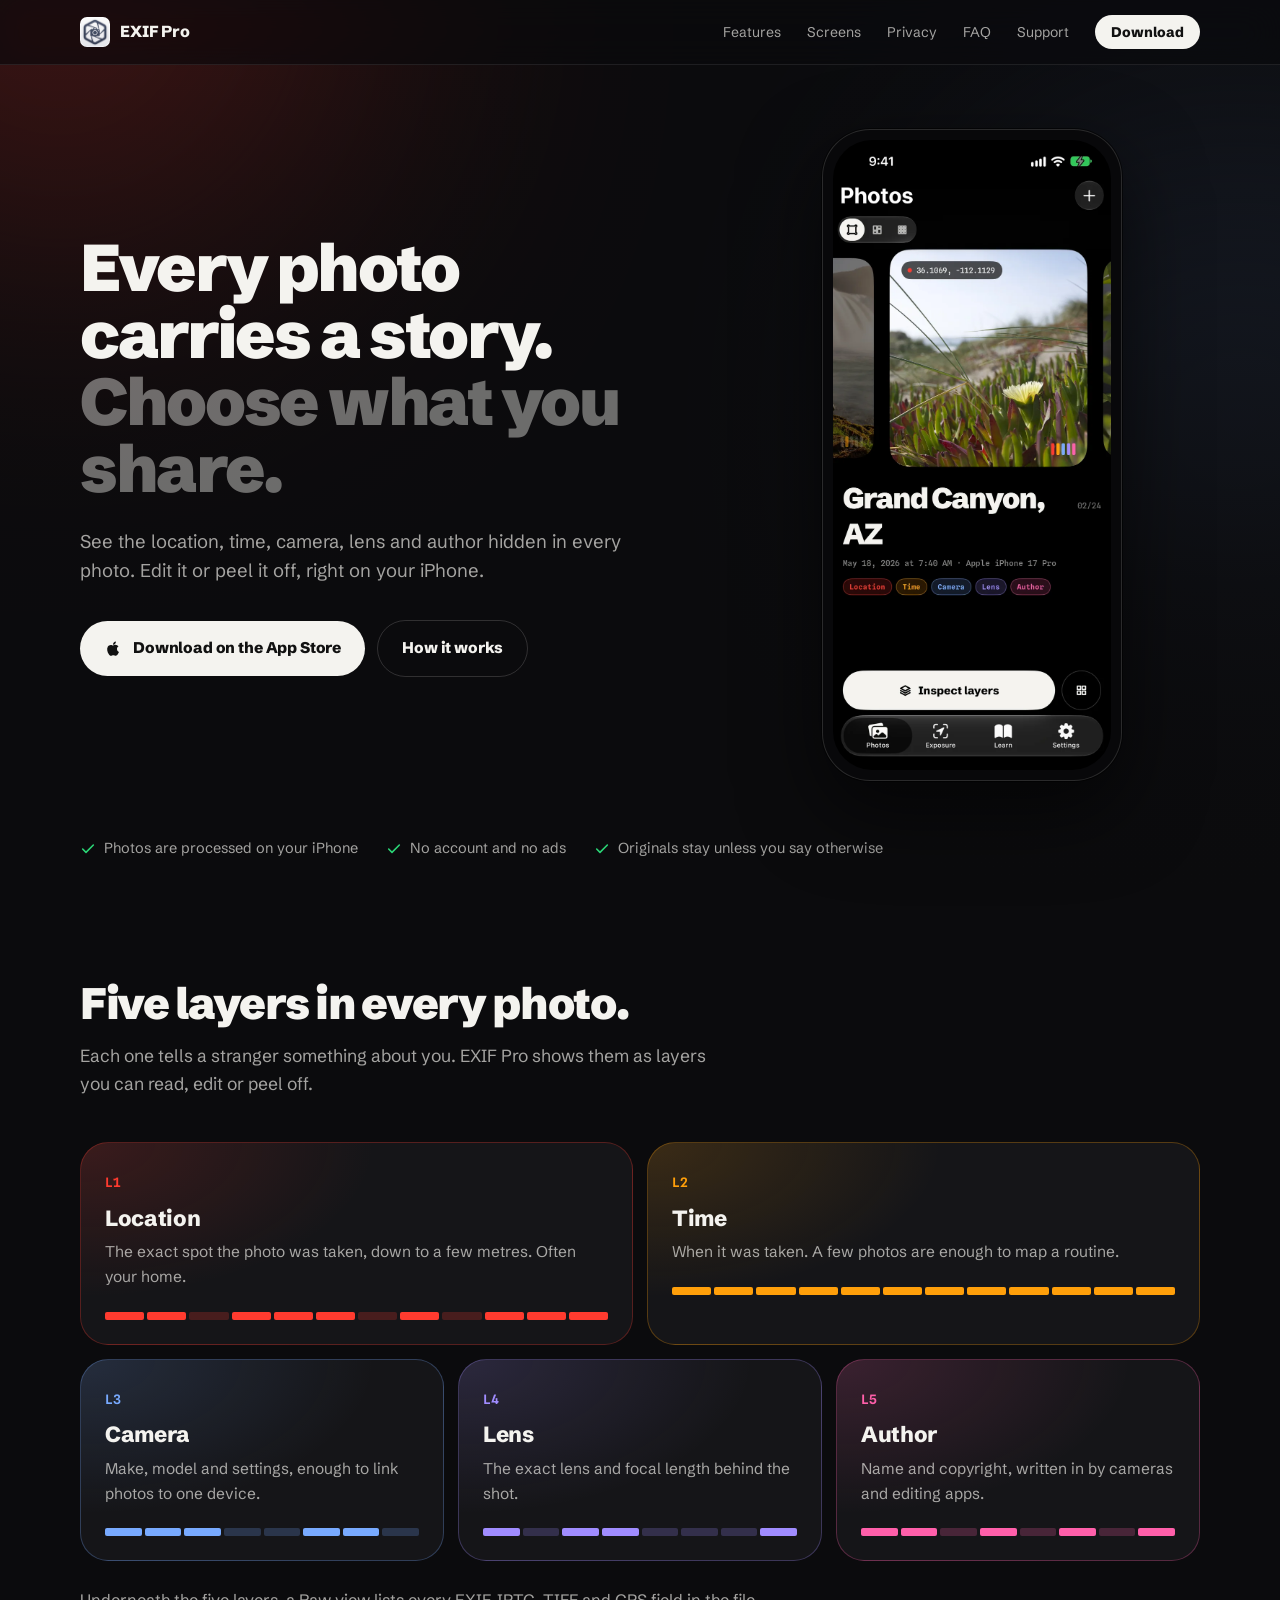
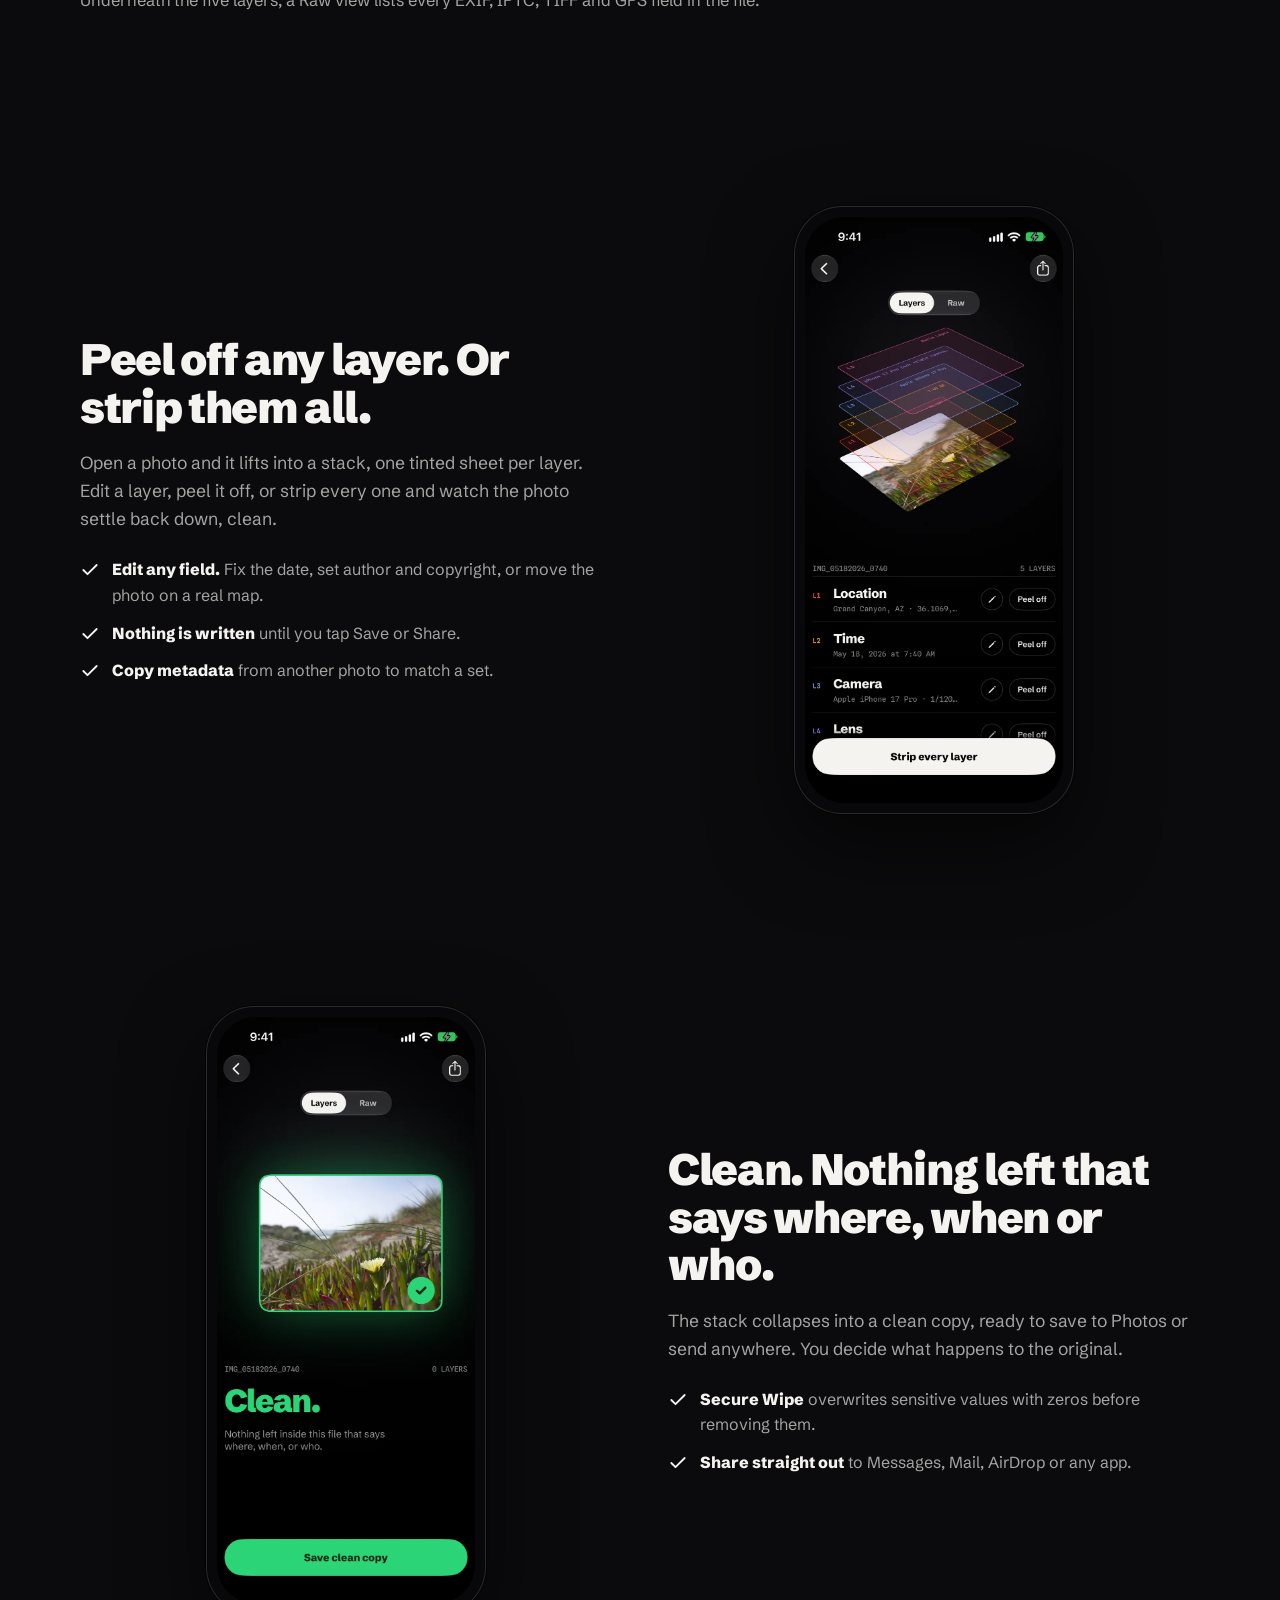
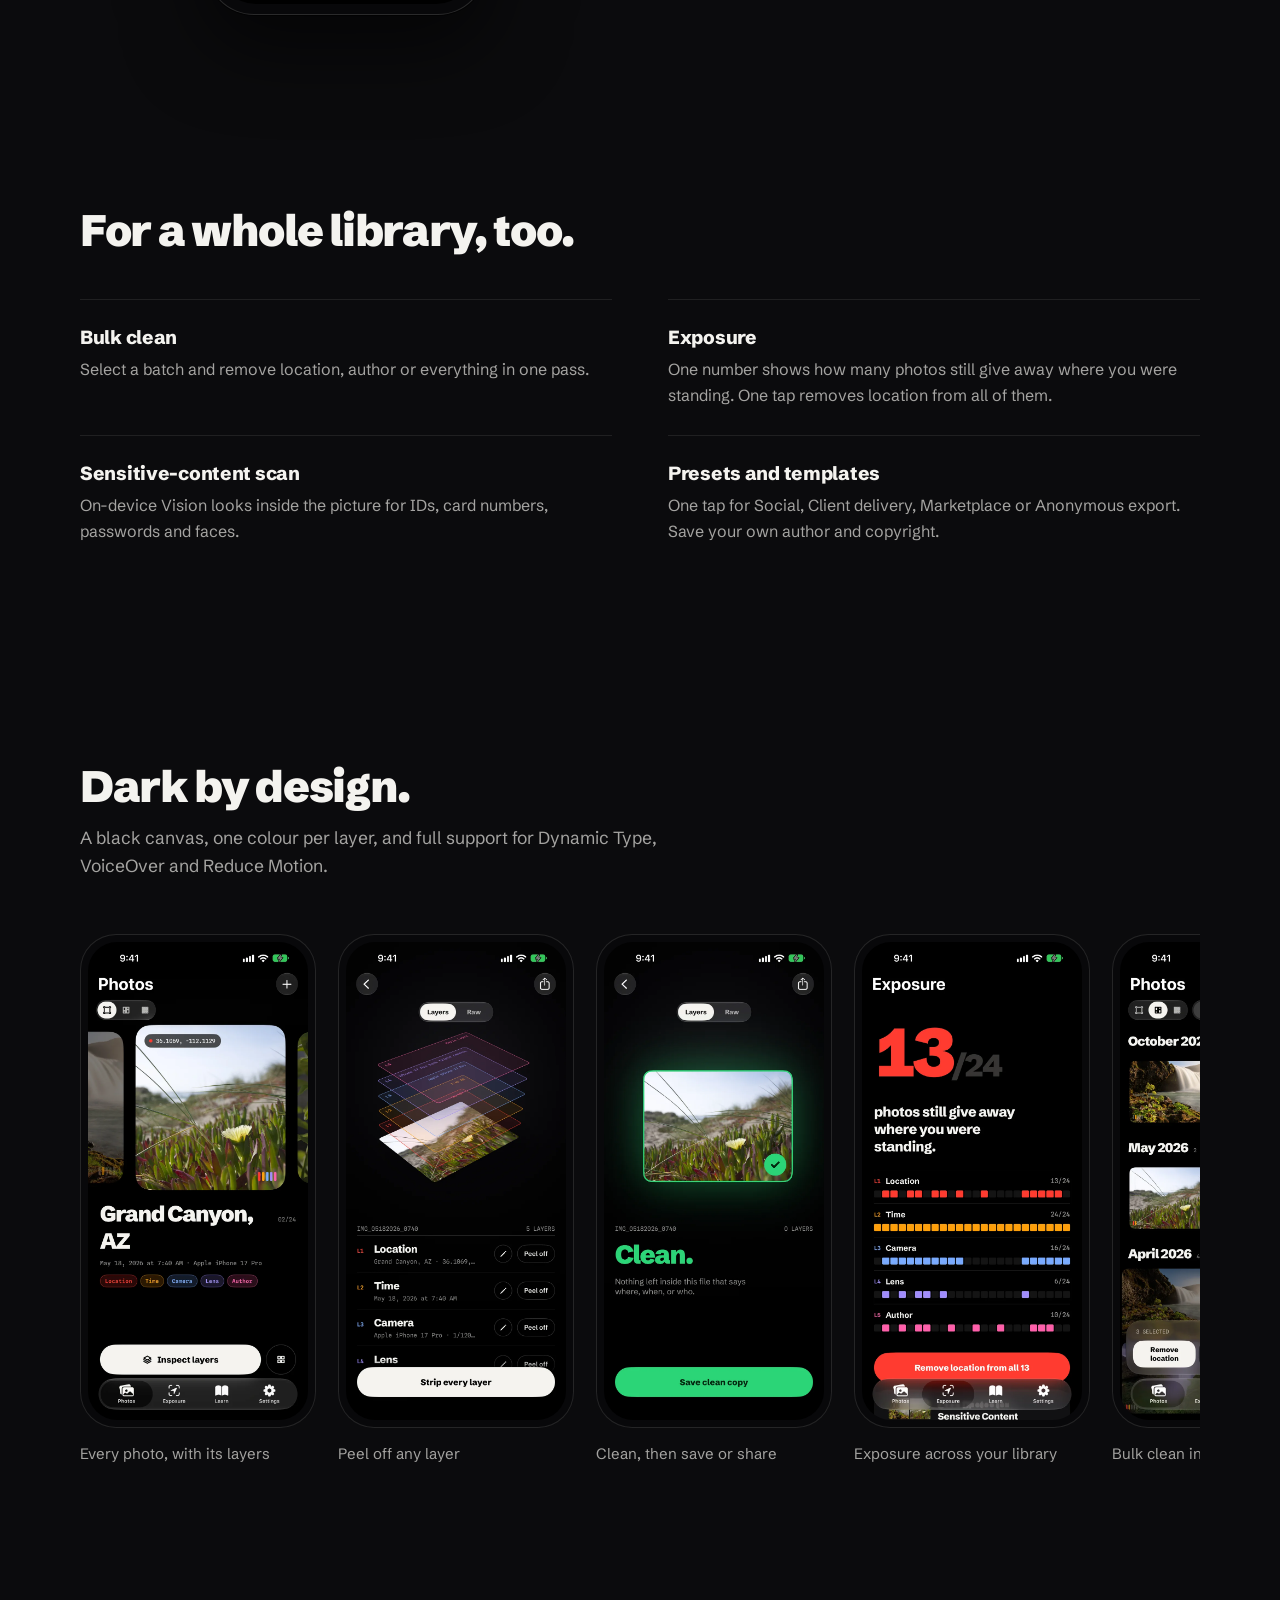
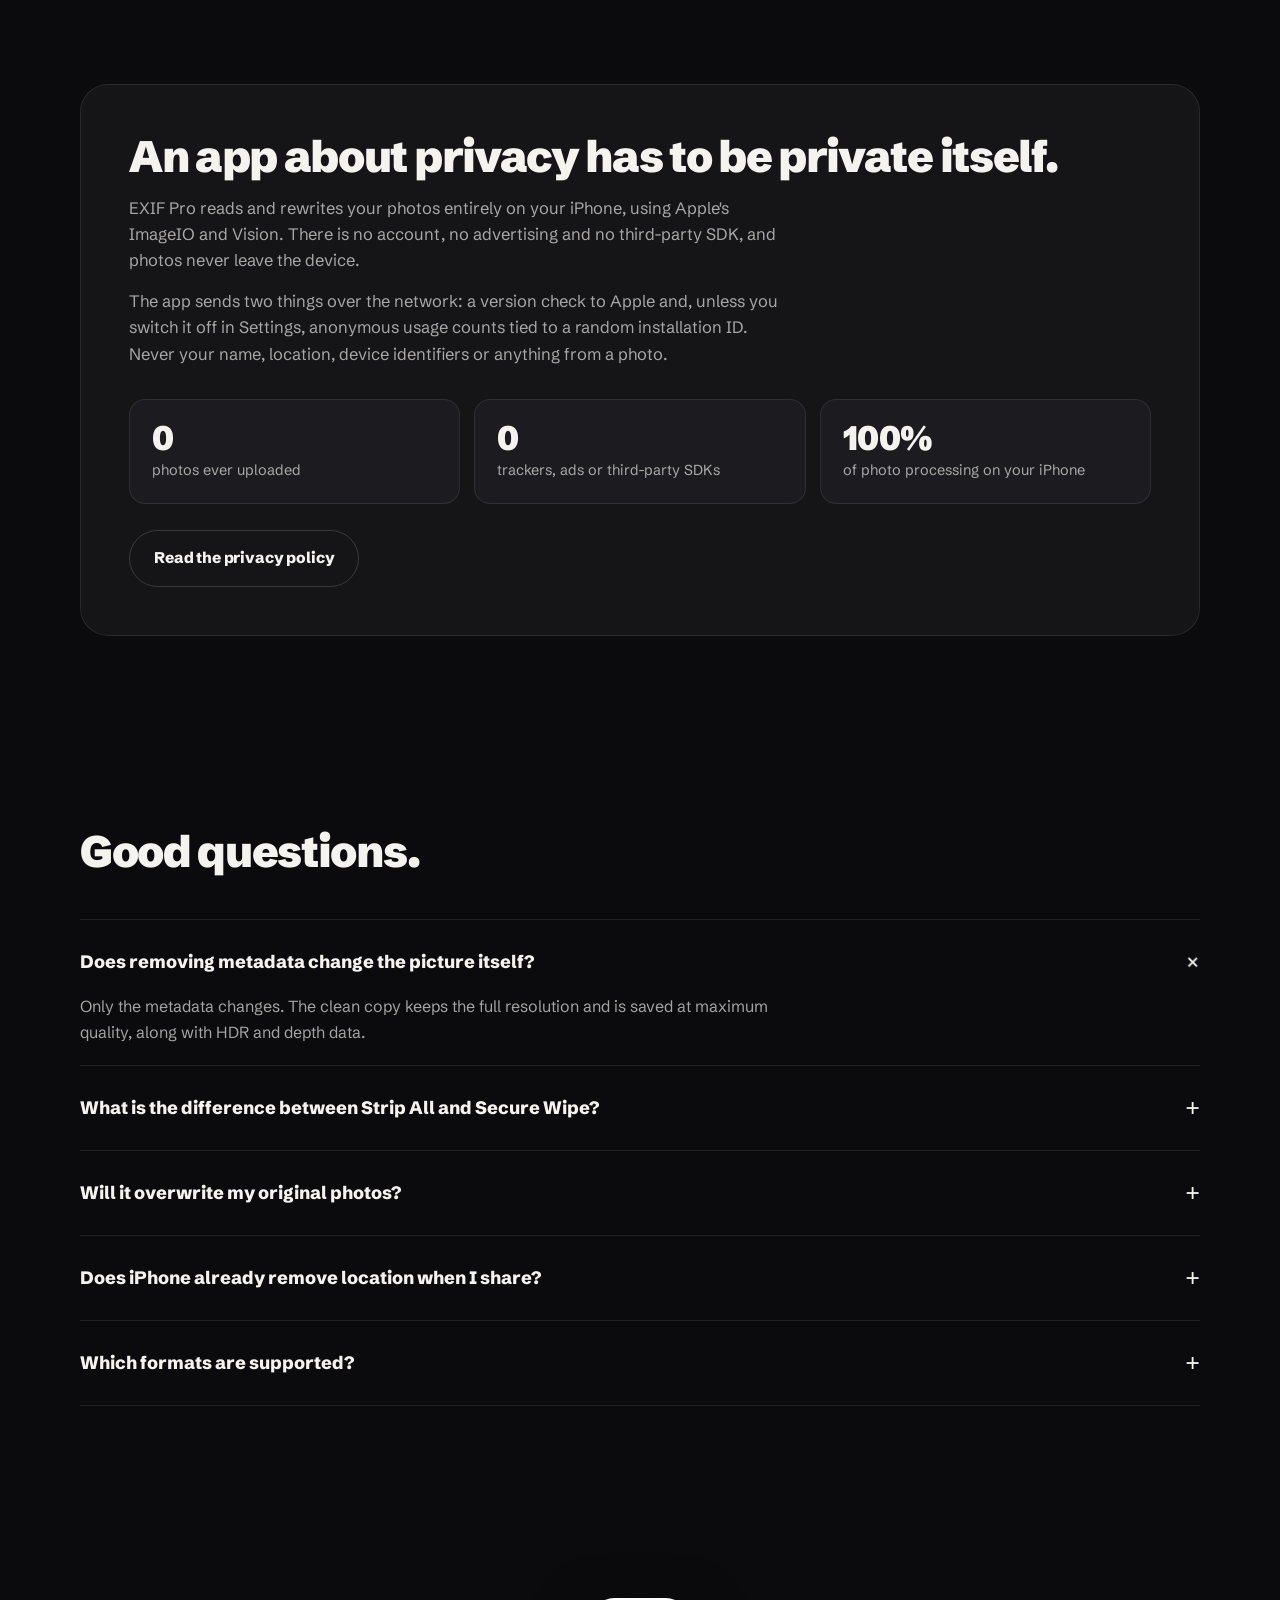
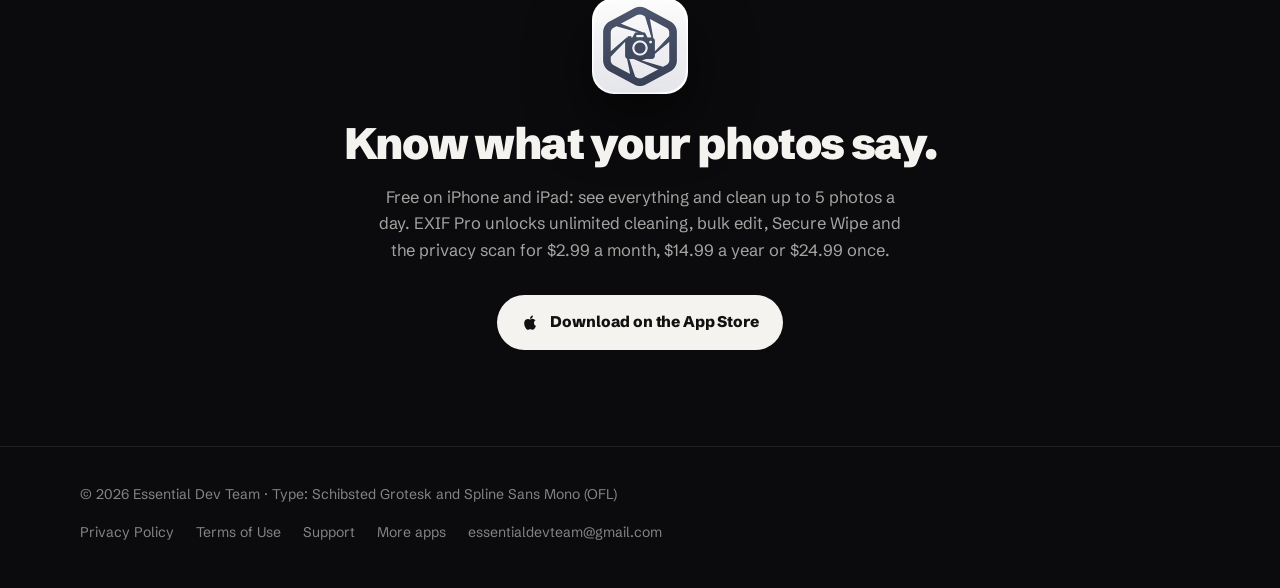
==== commit 231798d3: "Legal pages match the build; honest quality wording; font credit - Privacy: purchase events and plan" ====
--- a/index.html
+++ b/index.html
@@ -217,7 +217,7 @@
         <div class="faq reveal">
           <details open>
             <summary>Does removing metadata change the picture itself?</summary>
-            <p>No. EXIF Pro rewrites only the metadata containers. The image pixels are copied through untouched, so quality and resolution stay exactly the same.</p>
+            <p>Only the metadata changes. The clean copy keeps the full resolution and is saved at maximum quality, along with HDR and depth data.</p>
           </details>
           <details>
             <summary>What is the difference between Strip All and Secure Wipe?</summary>
@@ -233,7 +233,7 @@
           </details>
           <details>
             <summary>Which formats are supported?</summary>
-            <p>JPEG, HEIC and PNG photos from your library or imported files. RAW and video files can be inspected, and metadata editing support depends on the container.</p>
+            <p>JPEG, HEIC and PNG photos from your library or imported files, plus other photo formats depending on their container. Live Photos are saved as a still copy. Video files are not supported.</p>
           </details>
         </div>
       </div>
@@ -254,7 +254,7 @@
 
   <footer>
     <div class="container">
-      <div>© <span id="year"></span> Essential Dev Team</div>
+      <div>© <span id="year"></span> Essential Dev Team · Type: Schibsted Grotesk and Spline Sans Mono (<a href="assets/fonts/OFL.txt">OFL</a>)</div>
       <nav>
         <a href="privacy.html">Privacy Policy</a>
         <a href="terms.html">Terms of Use</a>
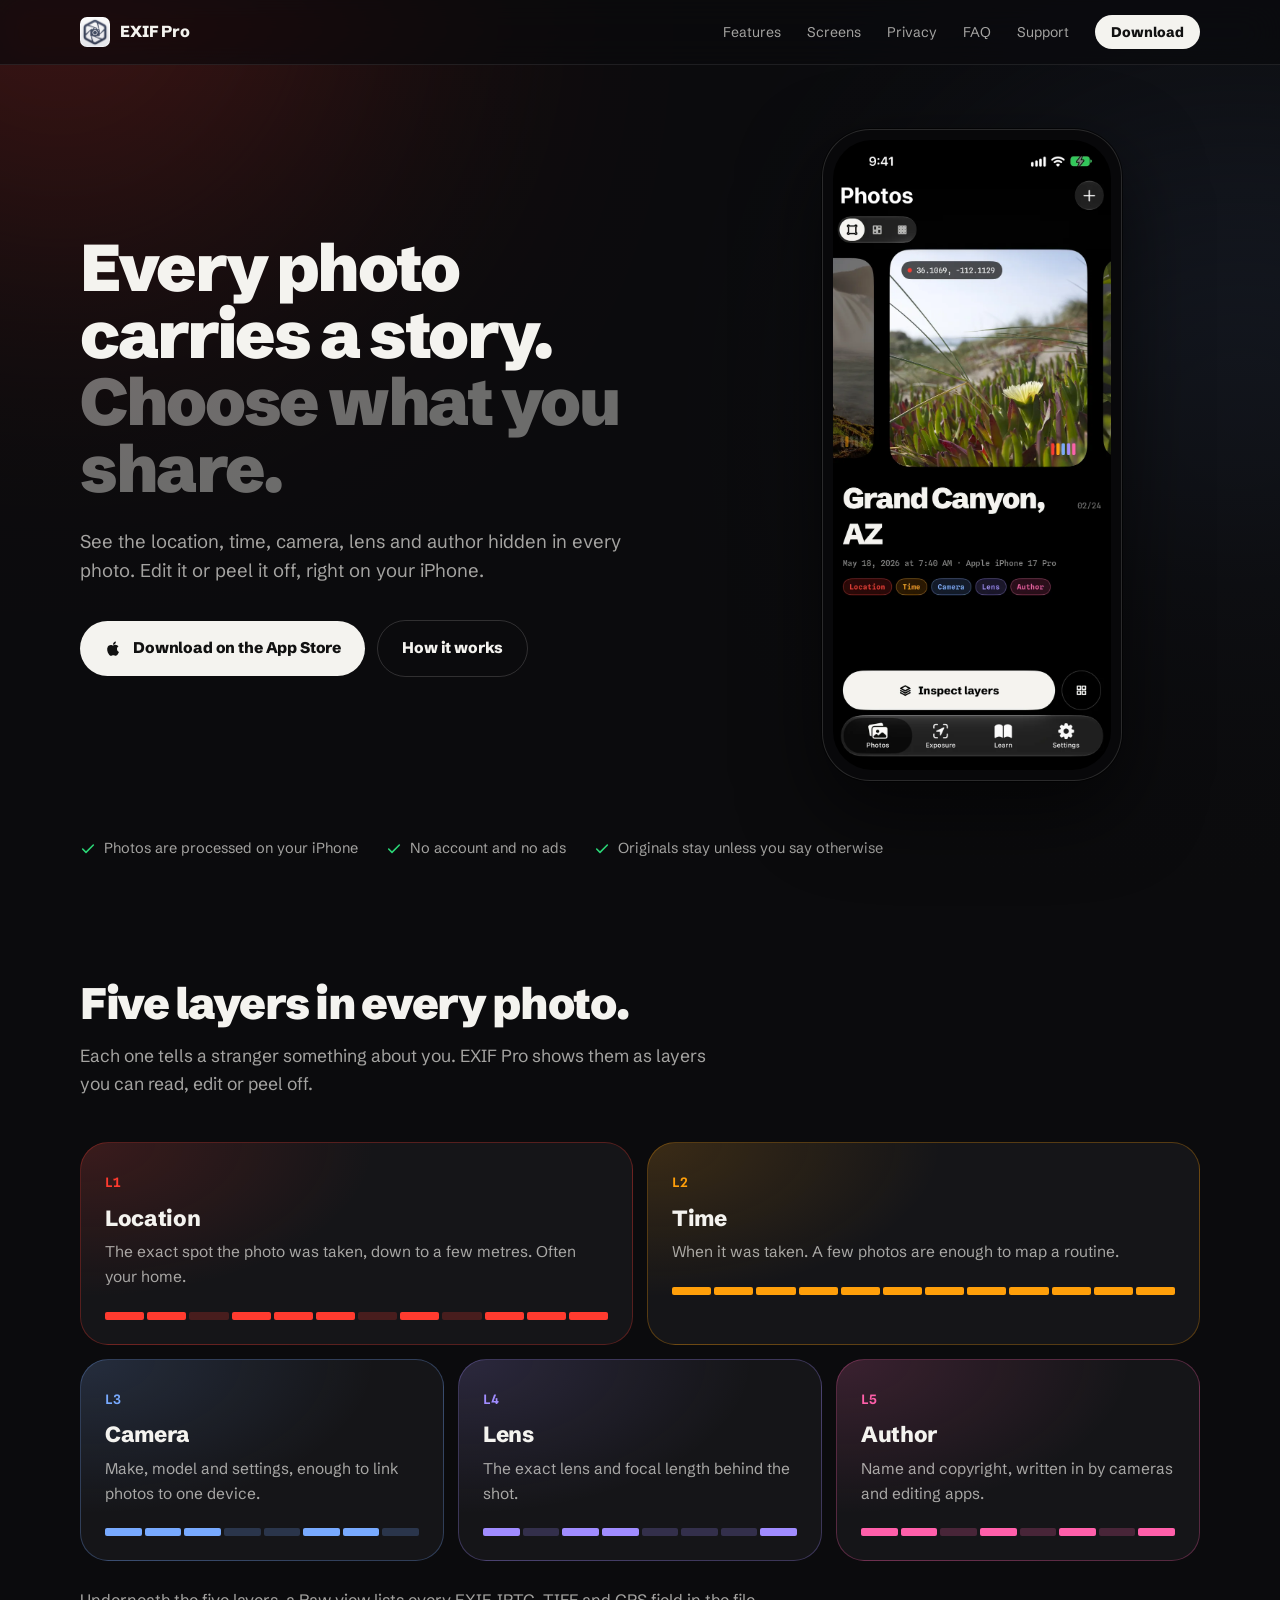
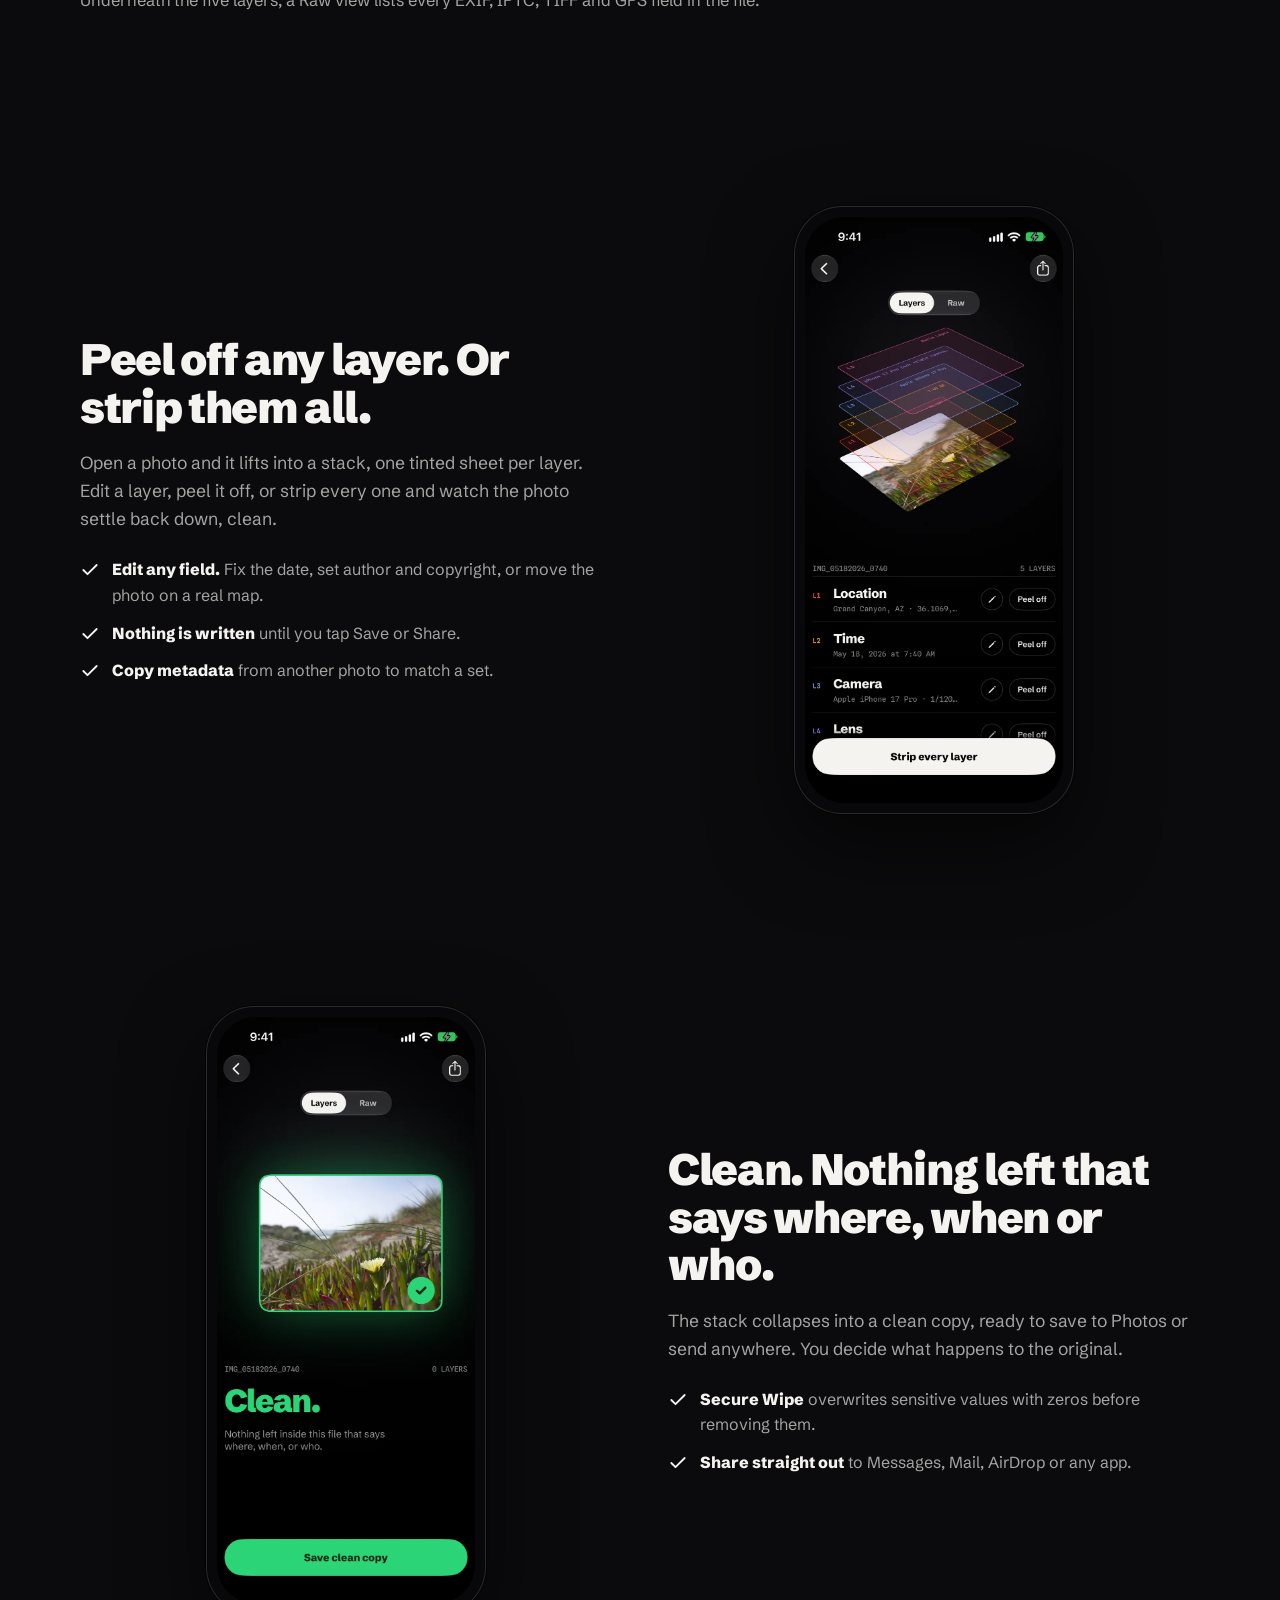
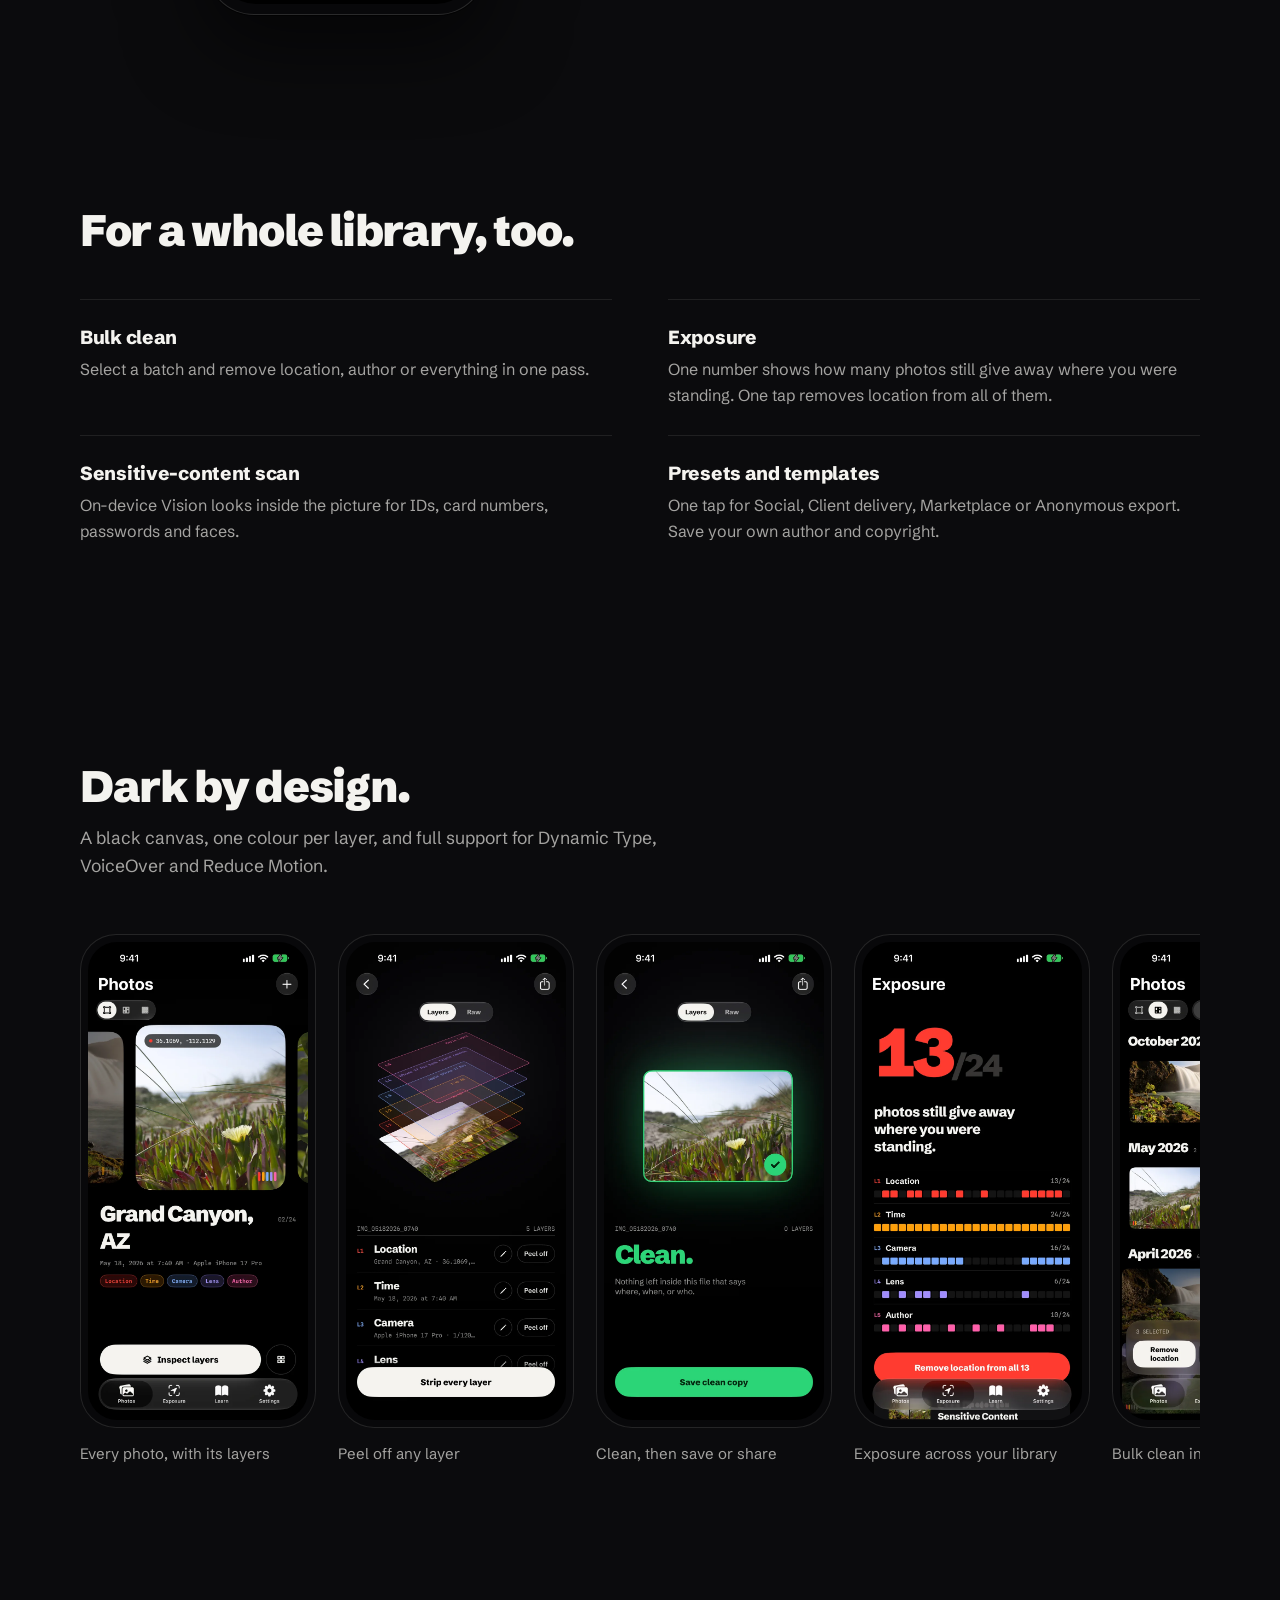
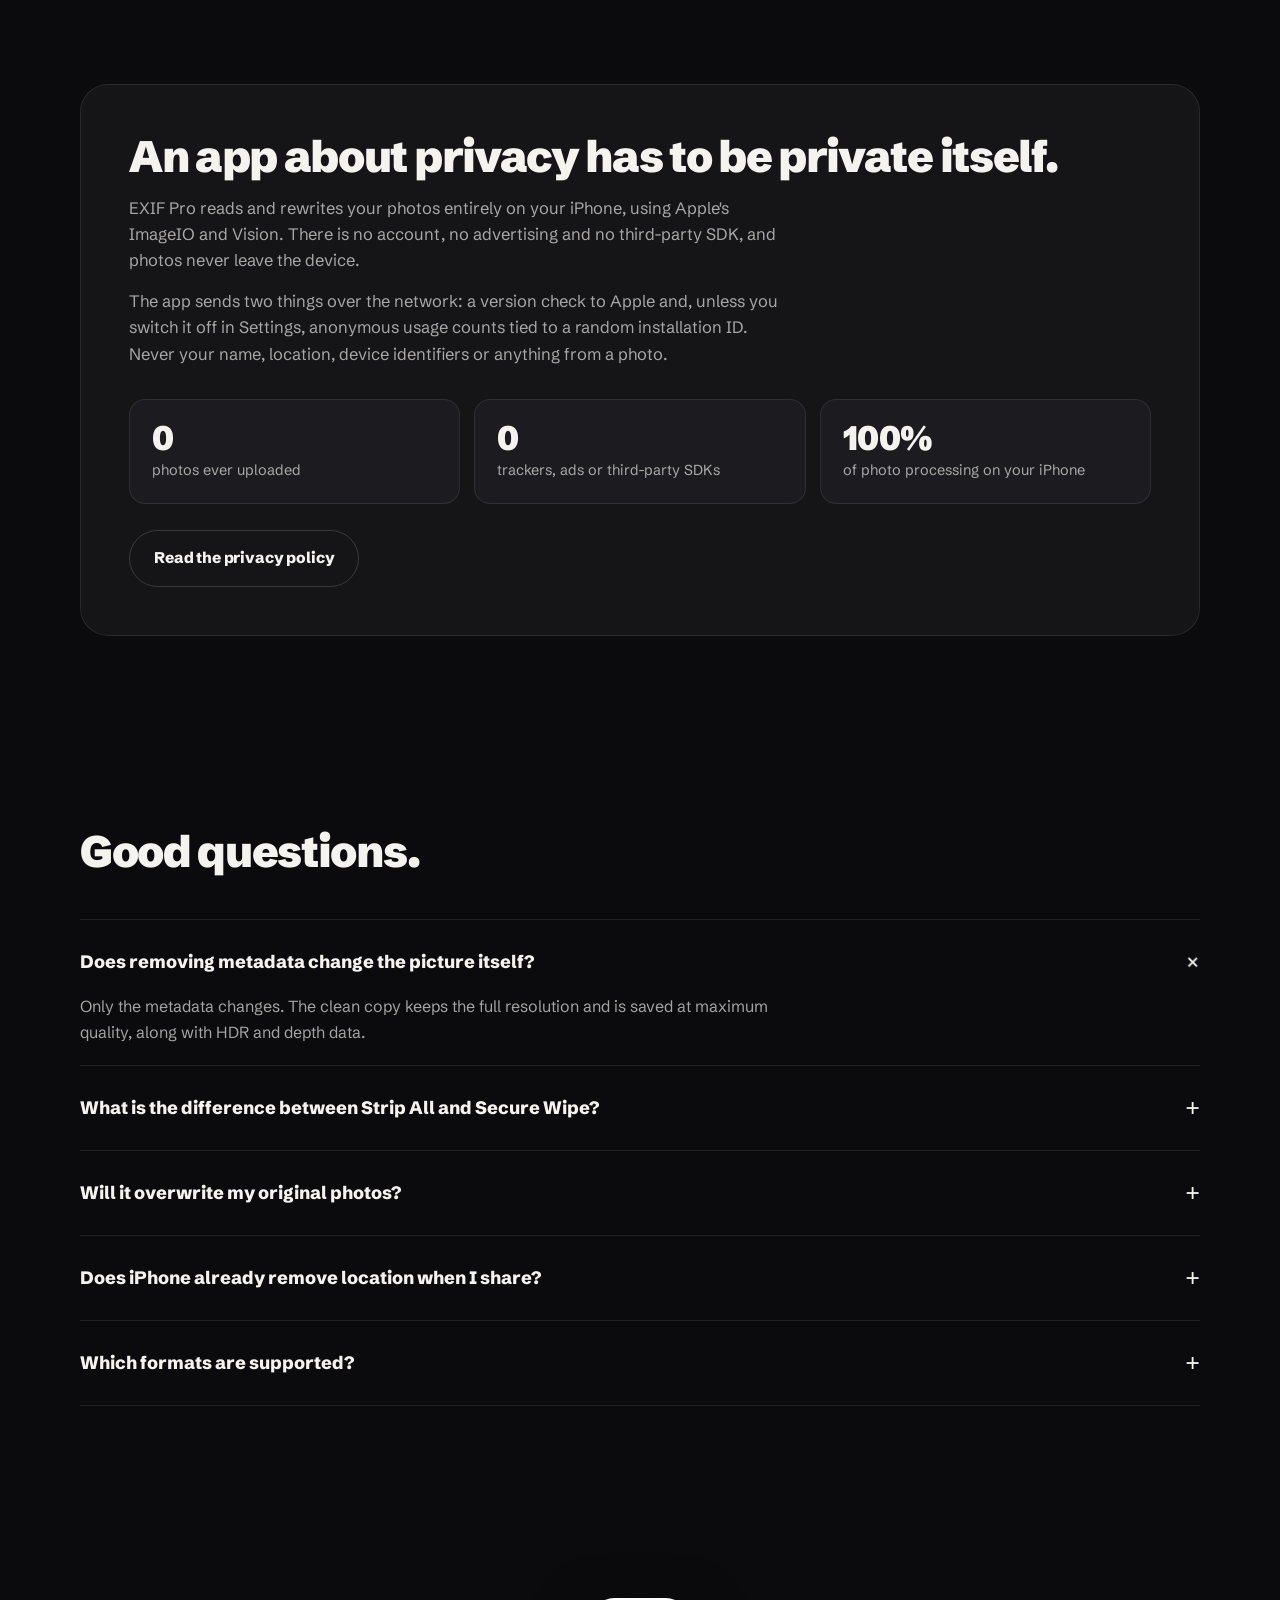
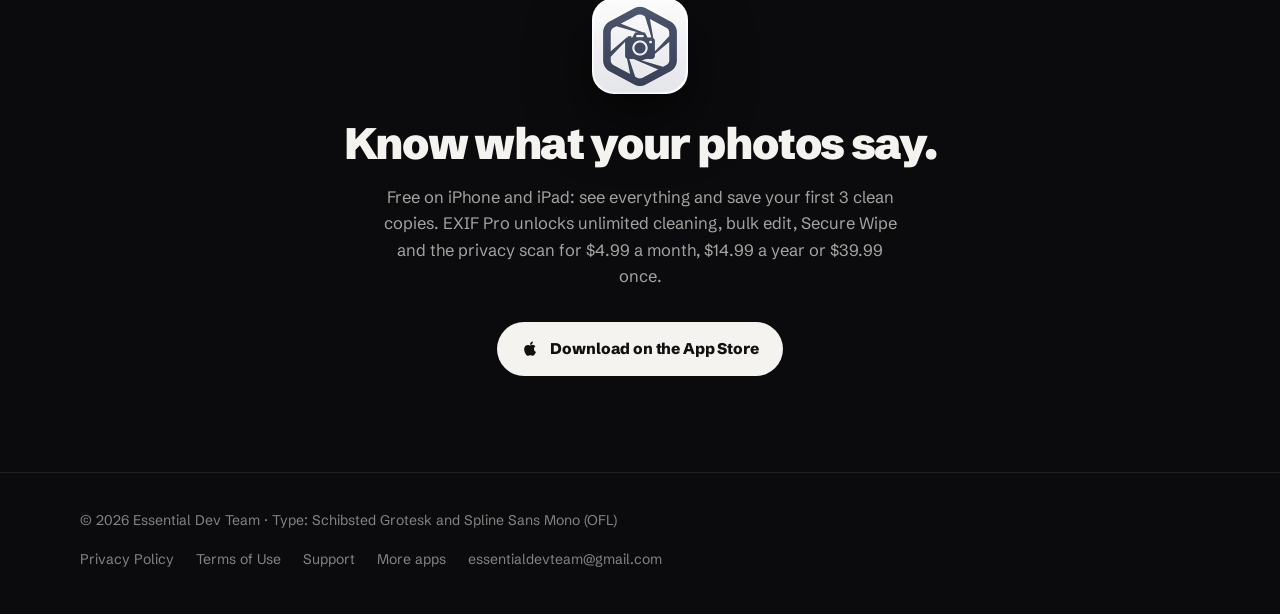
==== commit f7b727f5: "Pricing: $4.99/mo, $14.99/yr, $39.99 lifetime; free tier = first 3 clean copies Co-Authored-By: Clau" ====
--- a/index.html
+++ b/index.html
@@ -26,7 +26,7 @@
     "operatingSystem": "iOS",
     "applicationCategory": "PhotoApplication",
     "description": "See, edit and strip photo metadata on iPhone. Remove GPS, camera details, dates and author info before you share.",
-    "offers": [ { "@type": "Offer", "price": "0", "priceCurrency": "USD" }, { "@type": "Offer", "price": "24.99", "priceCurrency": "USD", "name": "EXIF Pro Lifetime" } ],
+    "offers": [ { "@type": "Offer", "price": "0", "priceCurrency": "USD" }, { "@type": "Offer", "price": "4.99", "priceCurrency": "USD", "name": "EXIF Pro Monthly" }, { "@type": "Offer", "price": "14.99", "priceCurrency": "USD", "name": "EXIF Pro Yearly" }, { "@type": "Offer", "price": "39.99", "priceCurrency": "USD", "name": "EXIF Pro Lifetime" } ],
     "author": { "@type": "Organization", "name": "Essential Dev Team", "url": "https://essentialdevteam.com/" },
     "url": "https://apps.apple.com/app/id6774123180"
   }
@@ -243,7 +243,7 @@
       <div class="container reveal">
         <img class="icon-big" src="assets/icon-192.png" alt="EXIF Pro app icon" width="96" height="96" loading="lazy" />
         <h2>Know what your photos say.</h2>
-        <p>Free on iPhone and iPad: see everything and clean up to 5 photos a day. EXIF Pro unlocks unlimited cleaning, bulk edit, Secure Wipe and the privacy scan for $2.99 a month, $14.99 a year or $24.99 once.</p>
+        <p>Free on iPhone and iPad: see everything and save your first 3 clean copies. EXIF Pro unlocks unlimited cleaning, bulk edit, Secure Wipe and the privacy scan for $4.99 a month, $14.99 a year or $39.99 once.</p>
         <a class="btn btn-primary" href="https://apps.apple.com/app/id6774123180">
           <svg viewBox="0 0 24 24" fill="currentColor" aria-hidden="true"><path d="M16.37 12.68c-.02-2.3 1.88-3.4 1.96-3.45-1.07-1.56-2.73-1.78-3.32-1.8-1.41-.14-2.76.83-3.48.83-.72 0-1.83-.81-3-.79-1.55.02-2.97.9-3.77 2.28-1.61 2.79-.41 6.92 1.16 9.18.77 1.11 1.68 2.35 2.87 2.31 1.15-.05 1.59-.75 2.98-.75s1.79.75 3.01.72c1.24-.02 2.03-1.13 2.79-2.24.88-1.29 1.24-2.53 1.26-2.6-.03-.01-2.42-.93-2.46-3.69zM14.1 5.94c.63-.77 1.06-1.84.94-2.9-.91.04-2.01.61-2.67 1.37-.58.68-1.1 1.77-.96 2.81 1.02.08 2.05-.52 2.69-1.28z"/></svg>
           Download on the App Store
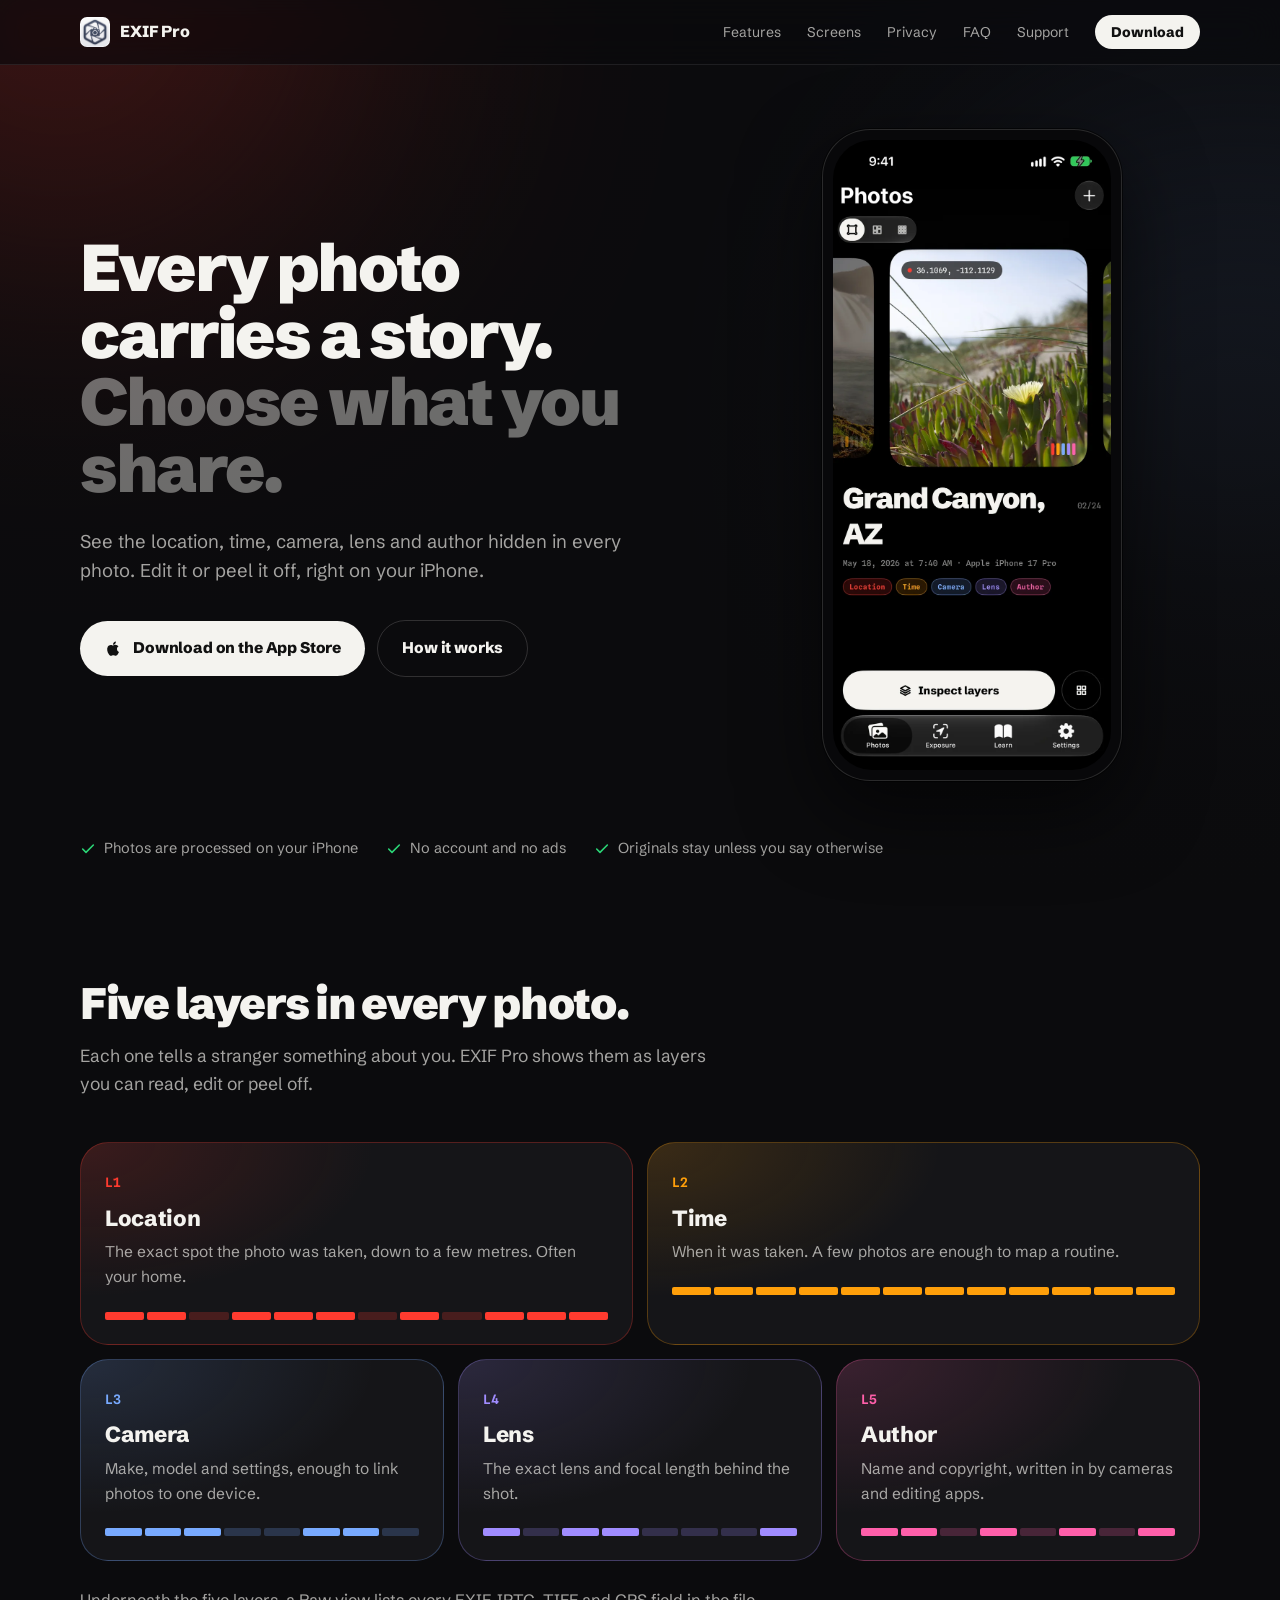
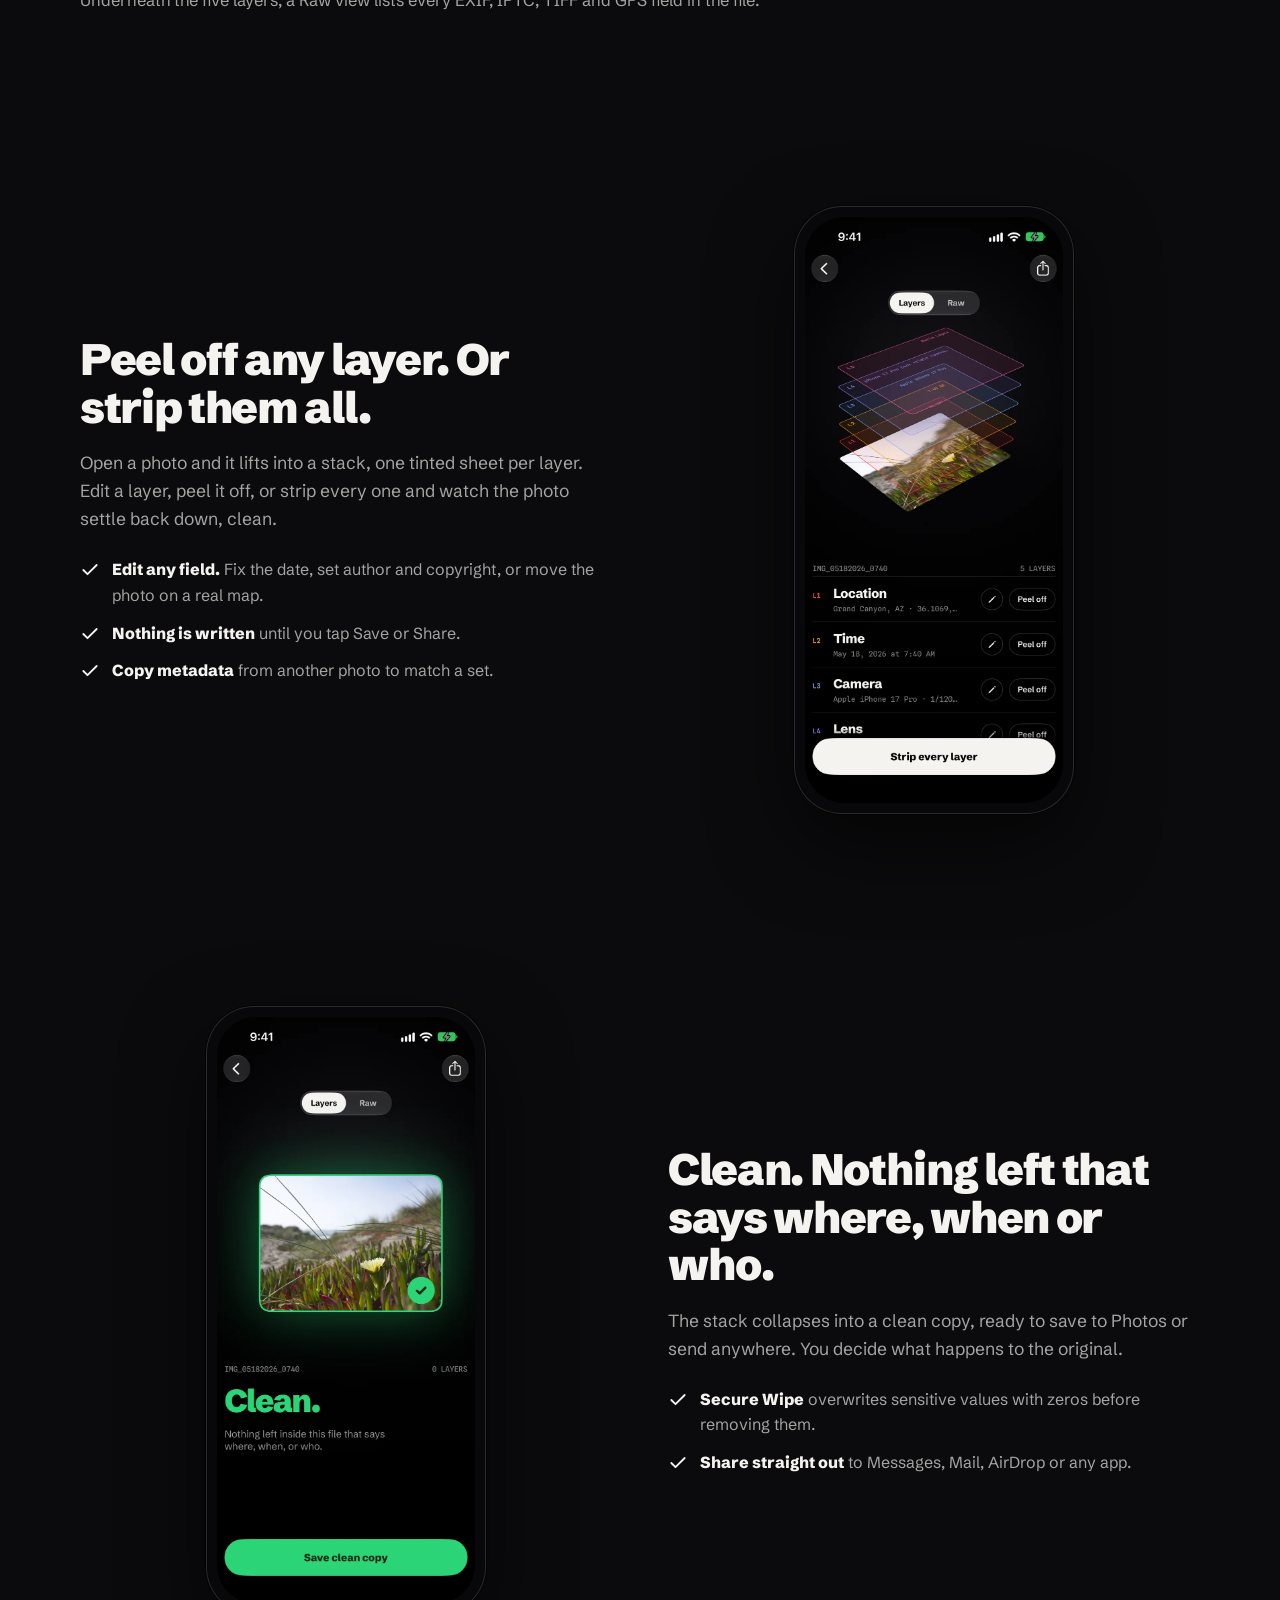
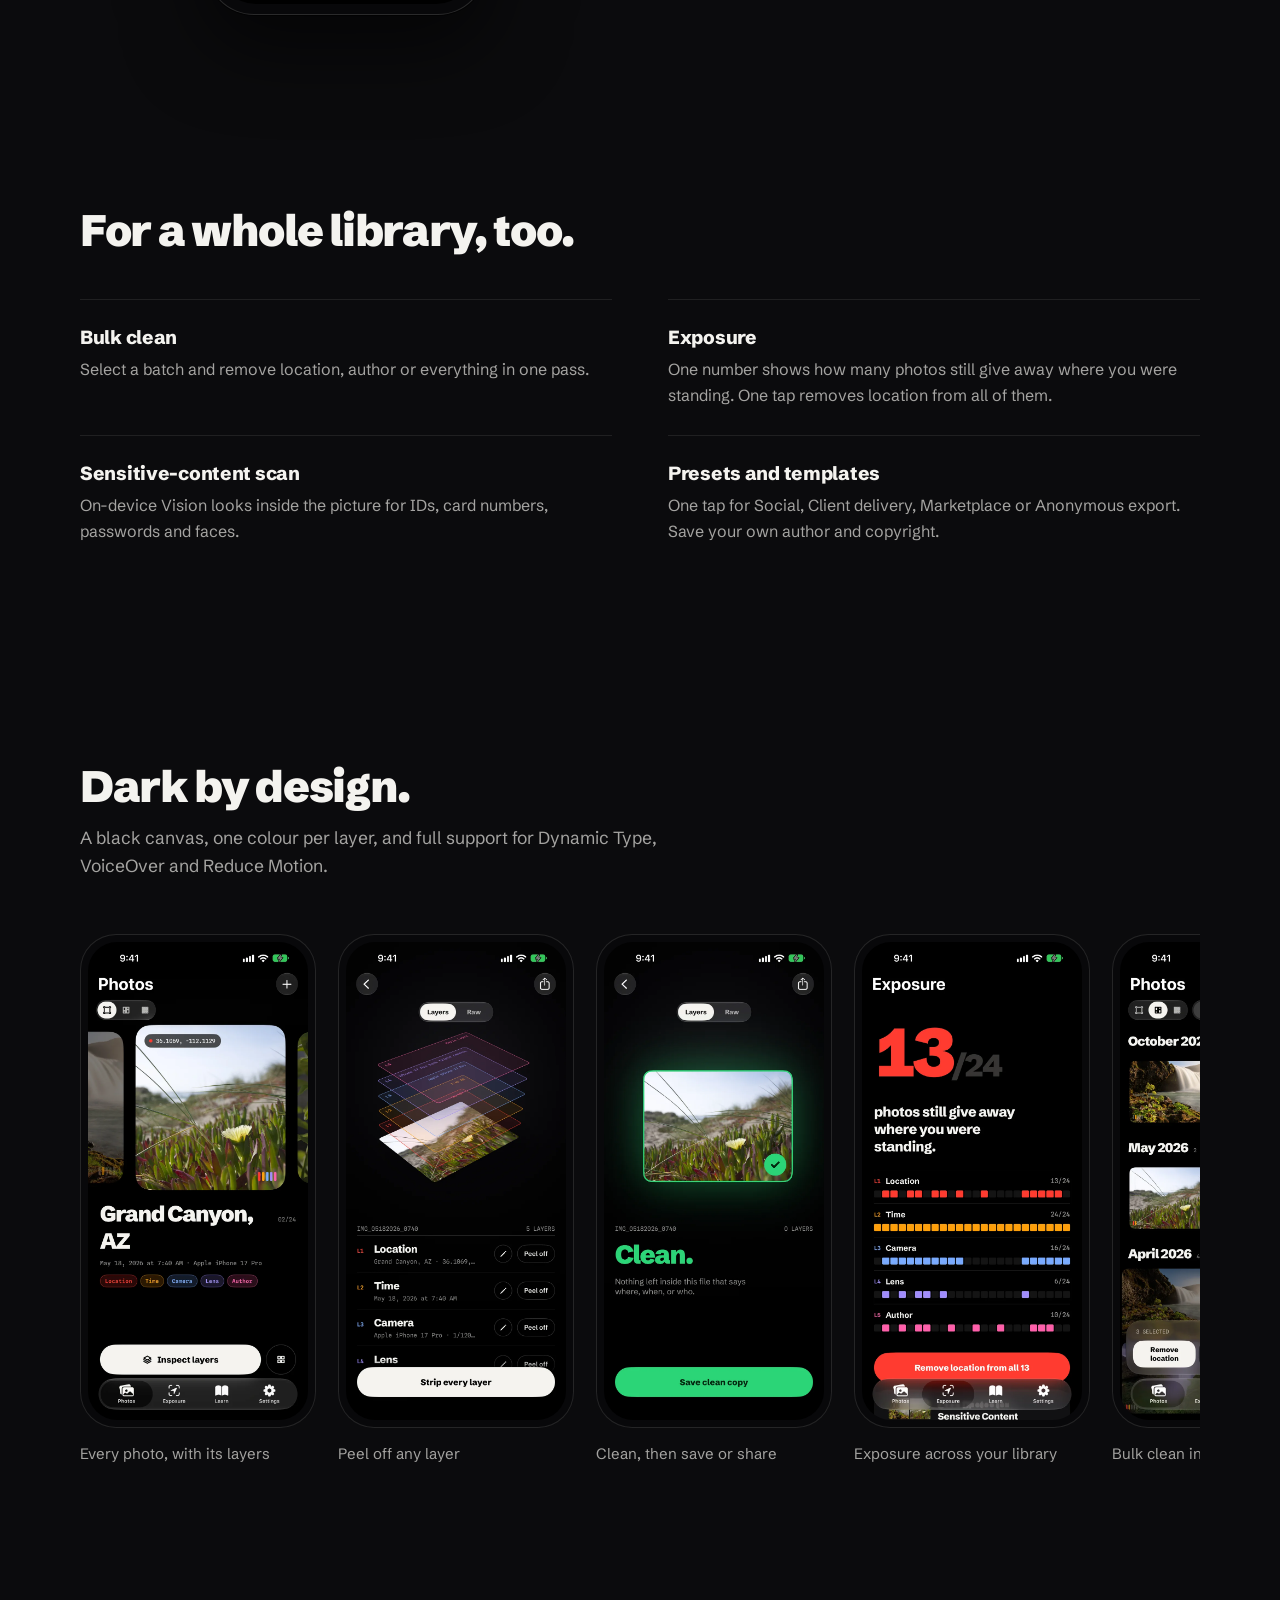
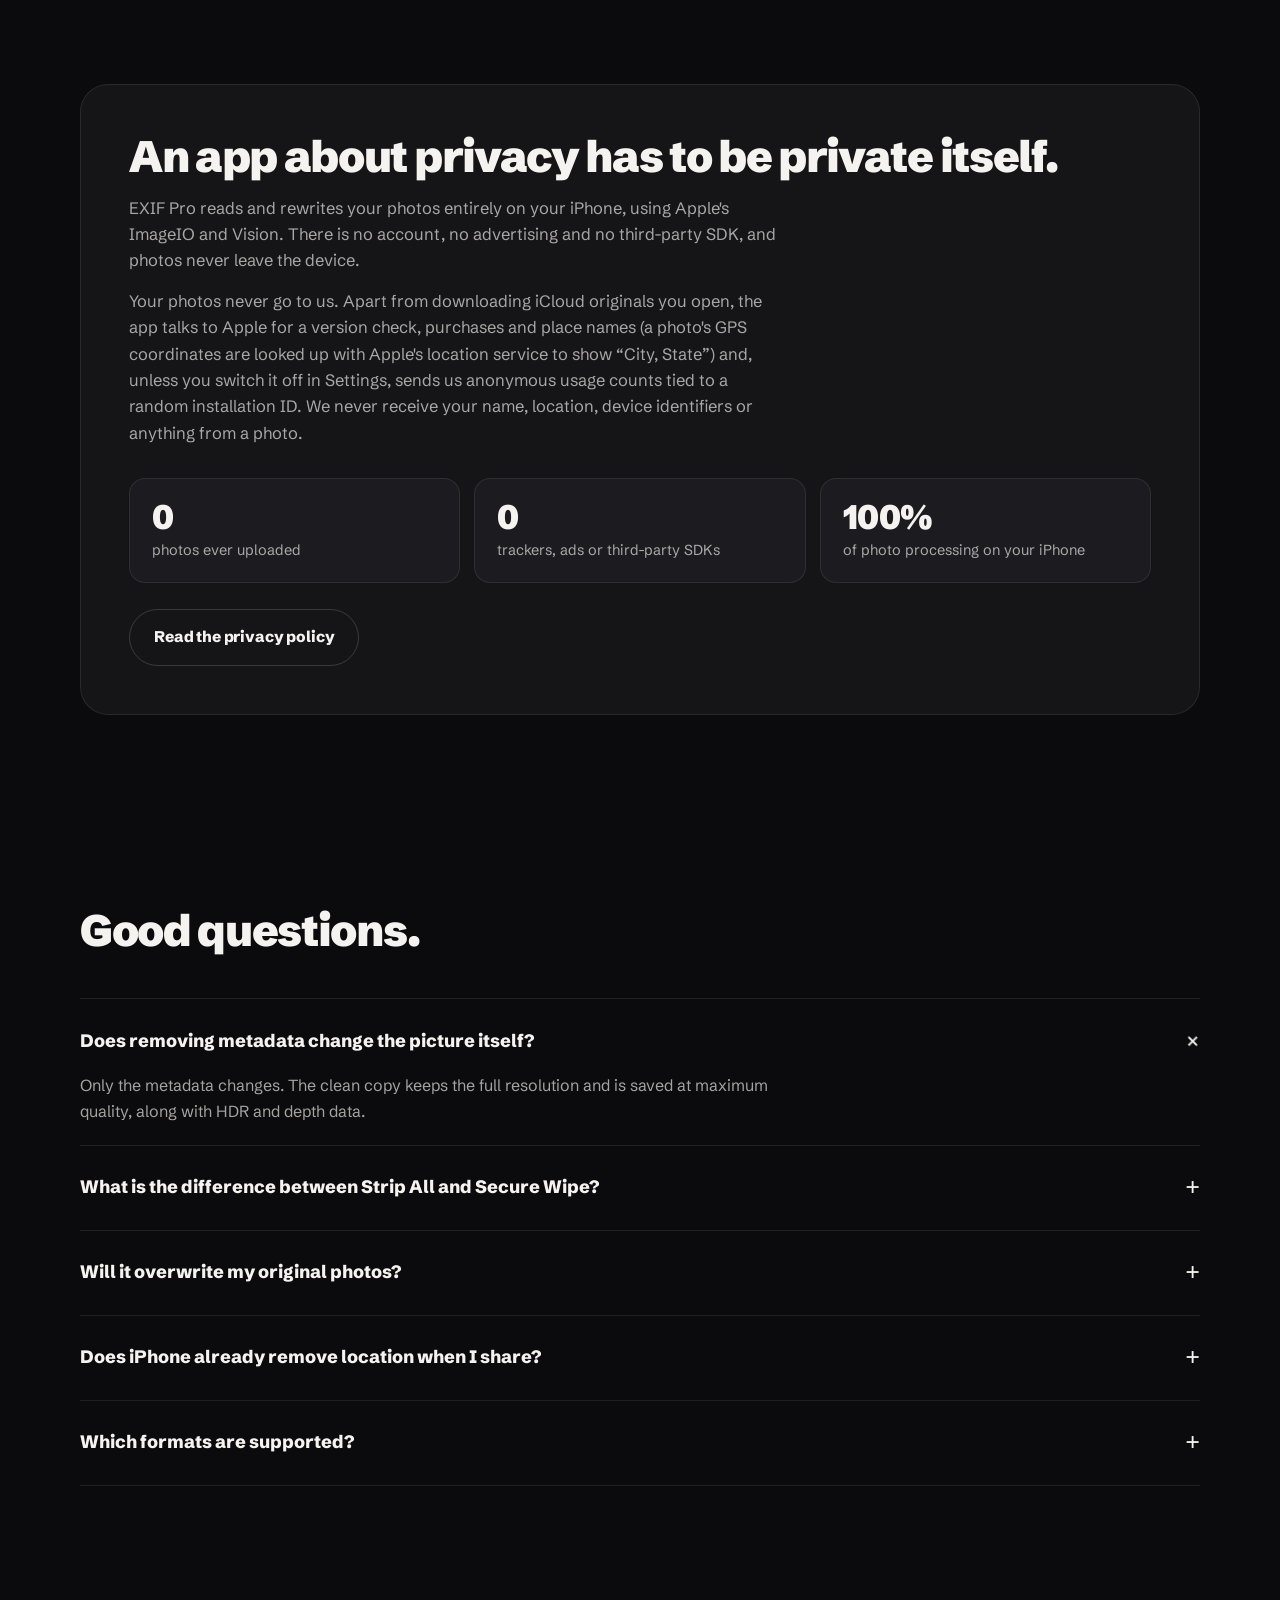
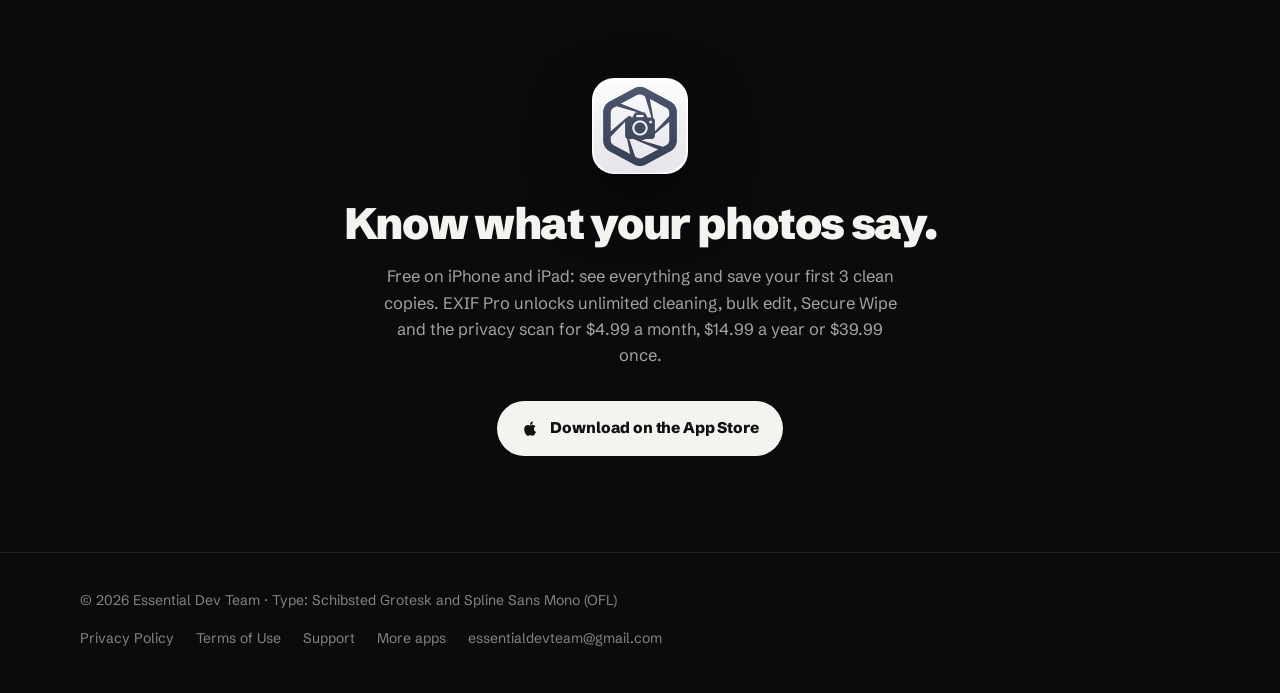
==== commit f68d963e: "Privacy/support/home: disclose Apple place-name lookups and the keychain free-copy counter; subscrip" ====
--- a/index.html
+++ b/index.html
@@ -198,7 +198,7 @@
         <div class="callout reveal">
           <h2>An app about privacy has to be private itself.</h2>
           <p>EXIF Pro reads and rewrites your photos entirely on your iPhone, using Apple's ImageIO and Vision. There is no account, no advertising and no third-party SDK, and photos never leave the device.</p>
-          <p>The app sends two things over the network: a version check to Apple and, unless you switch it off in Settings, anonymous usage counts tied to a random installation ID. Never your name, location, device identifiers or anything from a photo.</p>
+          <p>Your photos never go to us. Apart from downloading iCloud originals you open, the app talks to Apple for a version check, purchases and place names (a photo's GPS coordinates are looked up with Apple's location service to show &ldquo;City, State&rdquo;) and, unless you switch it off in Settings, sends us anonymous usage counts tied to a random installation ID. We never receive your name, location, device identifiers or anything from a photo.</p>
           <div class="stats">
             <div class="stat"><b>0</b><span>photos ever uploaded</span></div>
             <div class="stat"><b>0</b><span>trackers, ads or third-party SDKs</span></div>
